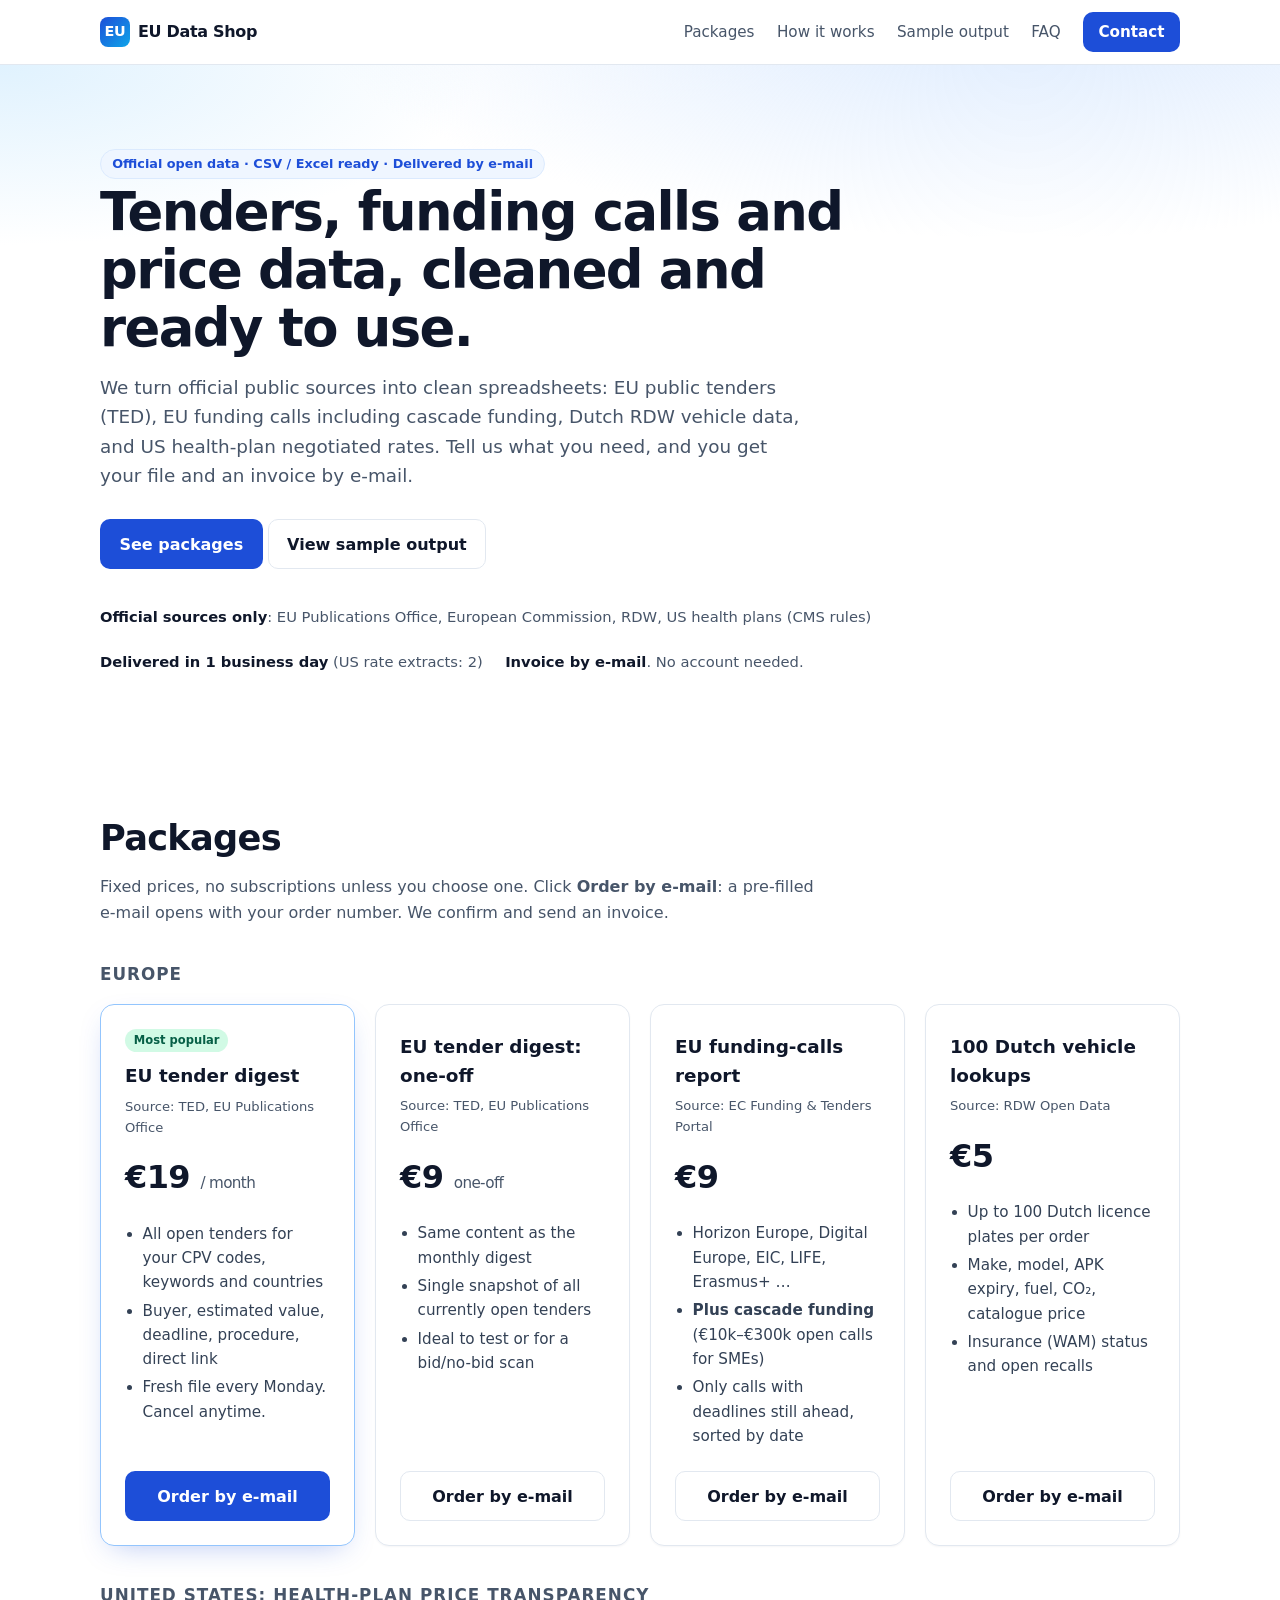
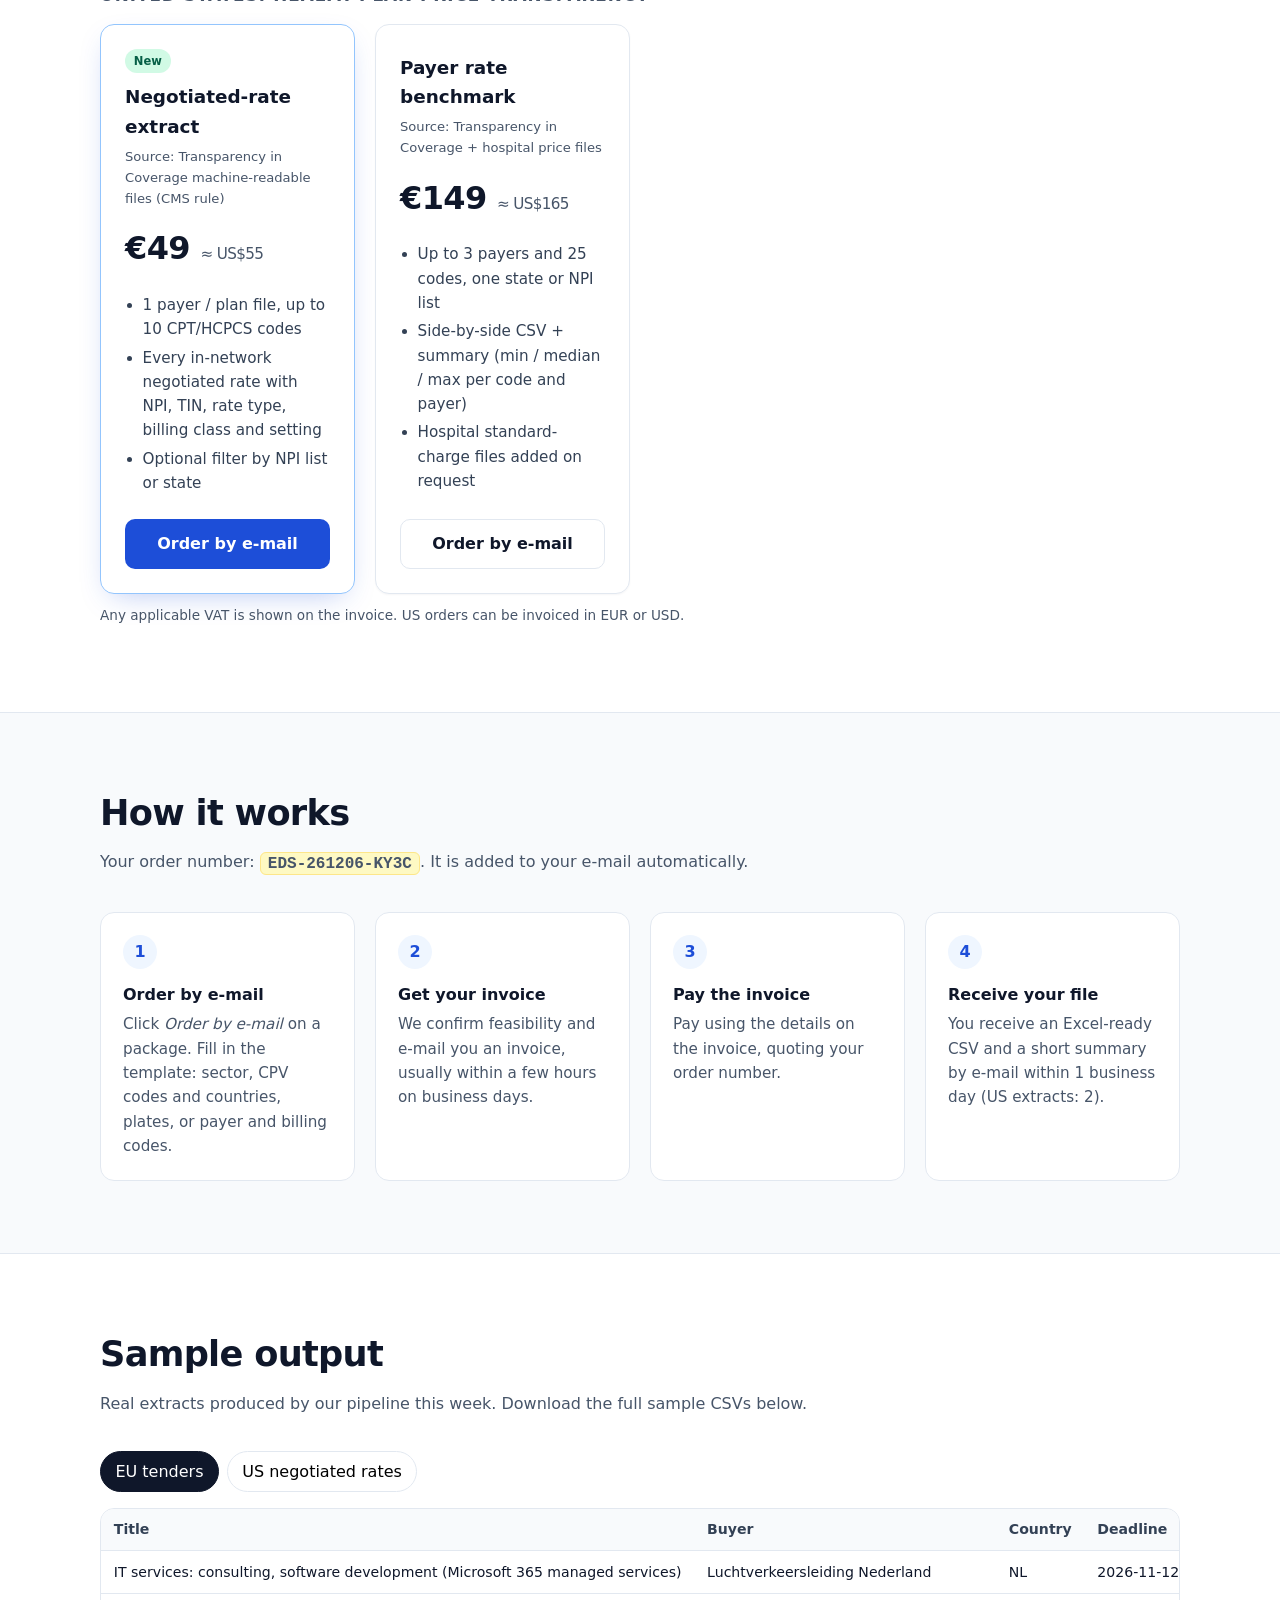
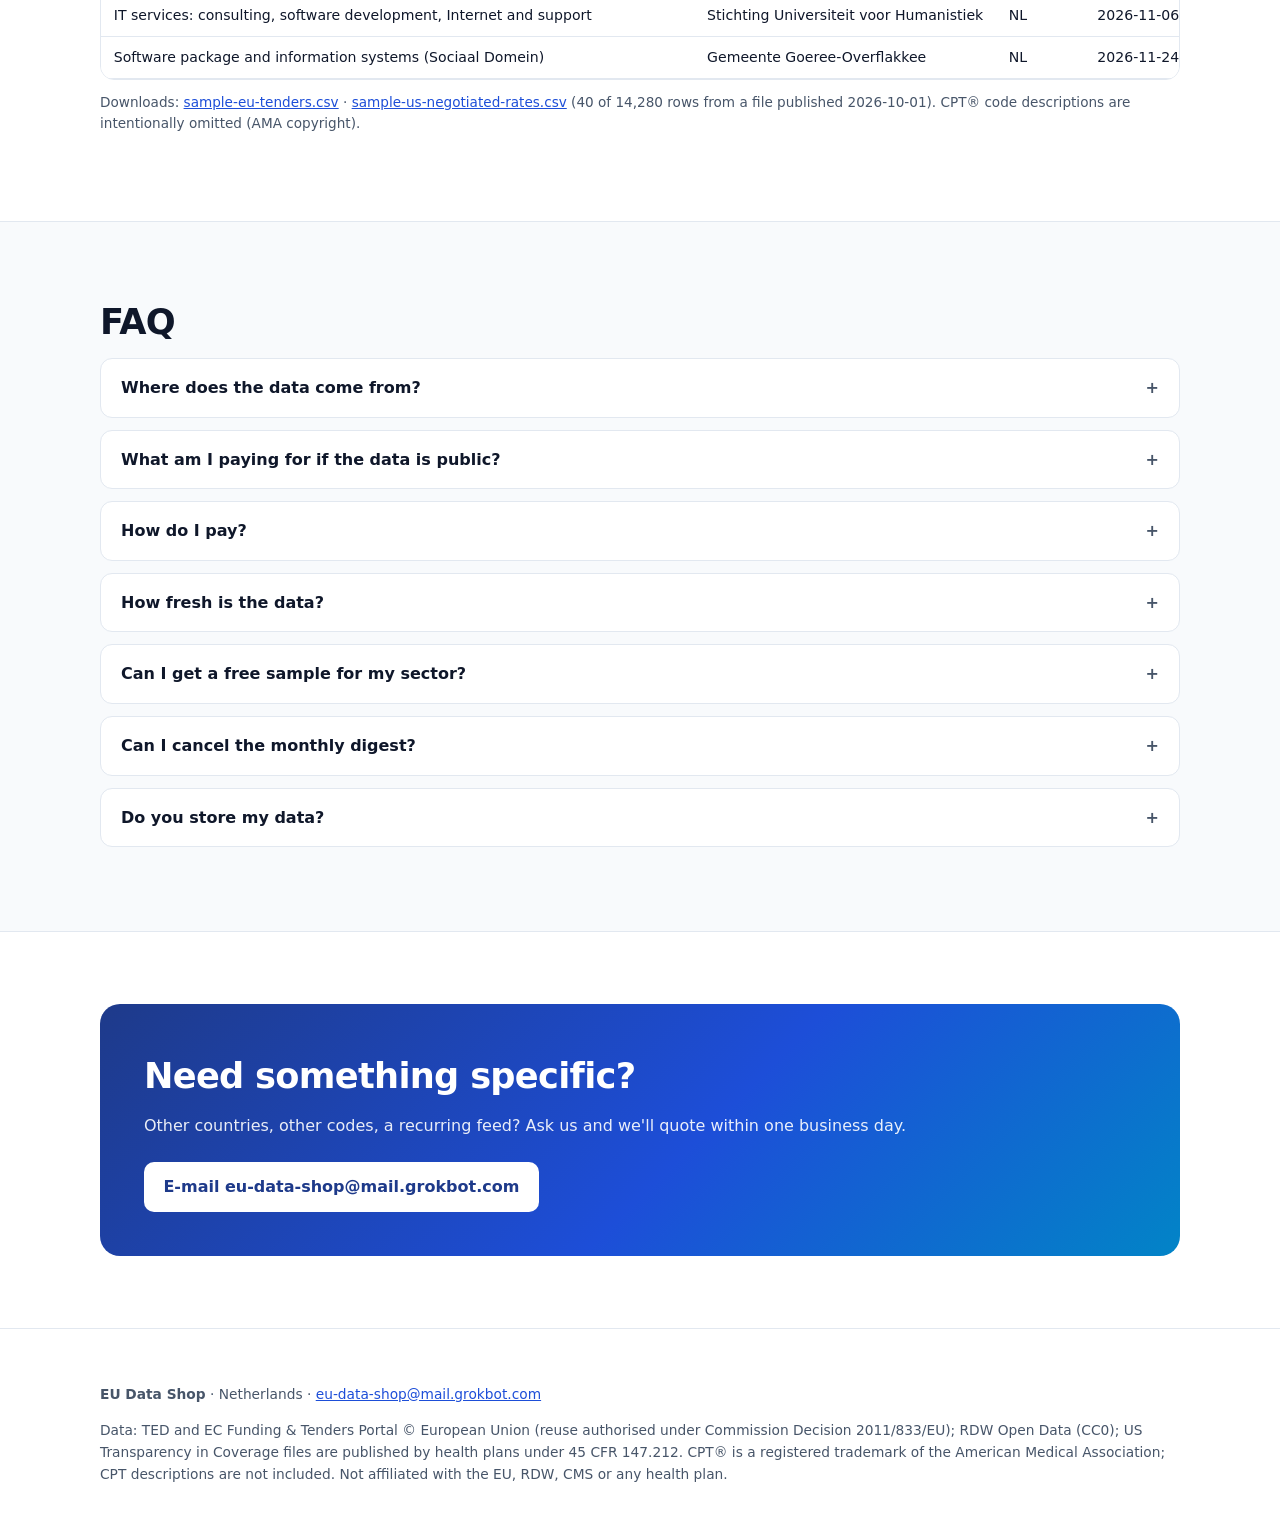
==== index.html @ 353bb693 "Redesign + US data" ====
<!doctype html>
<html lang="en">
<head>
<meta charset="utf-8">
<meta name="viewport" content="width=device-width,initial-scale=1">
<title>EU Data Shop: EU tenders, EU funding calls, Dutch vehicle data &amp; US negotiated rates</title>
<meta name="description" content="Ready-to-use CSV extracts from official open data: EU public tenders (TED), EU funding calls incl. cascade funding, Dutch RDW vehicle data and US health-plan negotiated rates (Transparency in Coverage). Order by e-mail, invoice by e-mail.">
<style>
:root{--ink:#0f172a;--muted:#475569;--line:#e2e8f0;--bg:#f8fafc;--brand:#1d4ed8;--brand2:#0ea5e9;--ok:#059669;--card:#fff;--r:14px}
*{box-sizing:border-box}html{scroll-behavior:smooth}
body{margin:0;font-family:Inter,ui-sans-serif,system-ui,-apple-system,"Segoe UI",Roboto,Arial,sans-serif;color:var(--ink);background:#fff;line-height:1.6}
a{color:var(--brand)}.wrap{max-width:1120px;margin:0 auto;padding:0 20px}
header.nav{position:sticky;top:0;z-index:10;background:rgba(255,255,255,.9);backdrop-filter:blur(8px);border-bottom:1px solid var(--line)}
.nav .wrap{display:flex;align-items:center;justify-content:space-between;height:64px}
.logo{font-weight:800;letter-spacing:-.02em;text-decoration:none;color:var(--ink);display:flex;gap:.5rem;align-items:center}
.logo span{display:inline-grid;place-items:center;width:30px;height:30px;border-radius:8px;background:linear-gradient(135deg,var(--brand),var(--brand2));color:#fff;font-size:.9rem}
.nav nav a{color:var(--muted);text-decoration:none;margin-left:1.4rem;font-size:.95rem}.nav nav a:hover{color:var(--ink)}
@media(max-width:760px){.nav nav a:not(.cta){display:none}}
.btn{display:inline-flex;align-items:center;gap:.4rem;padding:.7rem 1.15rem;border-radius:10px;font-weight:600;text-decoration:none;border:1px solid transparent;transition:.15s}
.btn.primary{background:var(--brand);color:#fff}.btn.primary:hover{background:#1e40af}
.btn.ghost{border-color:var(--line);color:var(--ink);background:#fff}.btn.ghost:hover{border-color:#cbd5e1}
.nav .cta{margin-left:1.4rem;padding:.45rem .9rem}
.hero{background:radial-gradient(1200px 400px at 80% -10%,#dbeafe 0,transparent 60%),radial-gradient(800px 300px at 0 0,#e0f2fe 0,transparent 60%);padding:84px 0 64px}
.hero h1{font-size:clamp(2rem,4.5vw,3.3rem);line-height:1.1;letter-spacing:-.03em;margin:.2rem 0 1rem;max-width:820px}
.hero p.lead{font-size:1.15rem;color:var(--muted);max-width:700px;margin:0 0 1.8rem}
.pill{display:inline-block;font-size:.8rem;font-weight:600;color:var(--brand);background:#eff6ff;border:1px solid #dbeafe;border-radius:999px;padding:.25rem .7rem}
.trust{display:flex;flex-wrap:wrap;gap:1.4rem;margin-top:2.2rem;color:var(--muted);font-size:.92rem}.trust b{color:var(--ink)}
section{padding:72px 0}section.alt{background:var(--bg);border-top:1px solid var(--line);border-bottom:1px solid var(--line)}
h2{font-size:clamp(1.6rem,3vw,2.2rem);letter-spacing:-.02em;margin:0 0 .5rem}.sub{color:var(--muted);margin:0 0 2.2rem;max-width:720px}
h3.group{margin:2.2rem 0 1rem;font-size:1.05rem;color:var(--muted);text-transform:uppercase;letter-spacing:.06em}
.grid{display:grid;gap:20px;grid-template-columns:repeat(auto-fill,minmax(250px,1fr))}
.card{background:var(--card);border:1px solid var(--line);border-radius:var(--r);padding:24px;display:flex;flex-direction:column;box-shadow:0 1px 2px rgba(15,23,42,.04)}
.card.feat{border-color:#93c5fd;box-shadow:0 10px 30px -12px rgba(29,78,216,.35)}
.card h4{margin:.2rem 0 .3rem;font-size:1.15rem}.card .src{font-size:.82rem;color:var(--muted)}
.price{font-size:2rem;font-weight:800;letter-spacing:-.02em;margin:.9rem 0 .1rem}.price small{font-size:.95rem;font-weight:500;color:var(--muted)}
.card ul{padding-left:1.1rem;margin:.8rem 0 1.2rem;color:#334155;font-size:.95rem}.card li{margin:.25rem 0}
.card .btn{margin-top:auto;justify-content:center}
.tag{align-self:flex-start;font-size:.72rem;font-weight:700;color:#065f46;background:#d1fae5;border-radius:999px;padding:.15rem .55rem;margin-bottom:.4rem}
.steps{display:grid;gap:20px;grid-template-columns:repeat(auto-fit,minmax(220px,1fr));counter-reset:s}
.step{background:#fff;border:1px solid var(--line);border-radius:var(--r);padding:22px}
.step:before{counter-increment:s;content:counter(s);display:inline-grid;place-items:center;width:34px;height:34px;border-radius:50%;background:#eff6ff;color:var(--brand);font-weight:800;margin-bottom:.6rem}
.step h4{margin:.2rem 0 .3rem}.step p{margin:0;color:var(--muted);font-size:.95rem}
.oid{font-family:ui-monospace,SFMono-Regular,Menlo,monospace;background:#fef9c3;border:1px solid #fde68a;padding:.1rem .45rem;border-radius:6px;font-weight:700}
.tabs{display:flex;gap:.5rem;flex-wrap:wrap;margin-bottom:1rem}.tabs button{font:inherit;border:1px solid var(--line);background:#fff;border-radius:999px;padding:.4rem .9rem;cursor:pointer}
.tabs button[aria-selected=true]{background:var(--ink);color:#fff;border-color:var(--ink)}
.tablewrap{overflow-x:auto;border:1px solid var(--line);border-radius:var(--r);background:#fff}
table{border-collapse:collapse;width:100%;font-size:.88rem;min-width:640px}th,td{text-align:left;padding:.6rem .8rem;border-bottom:1px solid var(--line);white-space:nowrap}
th{background:var(--bg);font-weight:600;color:#334155}td.num{text-align:right;font-variant-numeric:tabular-nums}
.note{font-size:.85rem;color:var(--muted);margin-top:.7rem}
details{background:#fff;border:1px solid var(--line);border-radius:12px;padding:16px 20px;margin-bottom:12px}
summary{cursor:pointer;font-weight:600;list-style:none}summary::-webkit-details-marker{display:none}summary:after{content:"+";float:right;color:var(--muted)}details[open] summary:after{content:"–"}
details p{color:#334155;margin:.7rem 0 0}
.ctaband{background:linear-gradient(135deg,#1e3a8a,#1d4ed8 55%,#0284c7);color:#fff;border-radius:20px;padding:44px;display:flex;flex-wrap:wrap;gap:1.5rem;align-items:center;justify-content:space-between}
.ctaband h2{color:#fff}.ctaband p{margin:0;opacity:.9}.ctaband .btn{background:#fff;color:#1e3a8a}
footer{padding:40px 0;color:var(--muted);font-size:.86rem;border-top:1px solid var(--line)}
</style>
</head>
<body>
<header class="nav"><div class="wrap">
<a class="logo" href="#"><span>EU</span>EU Data Shop</a>
<nav><a href="#packages">Packages</a><a href="#how">How it works</a><a href="#samples">Sample output</a><a href="#faq">FAQ</a><a class="btn primary cta mail" data-pkg="General question / free sample" href="mailto:eu-data-shop@mail.grokbot.com">Contact</a></nav>
</div></header>

<main>
<section class="hero"><div class="wrap">
<span class="pill">Official open data · CSV / Excel ready · Delivered by e-mail</span>
<h1>Tenders, funding calls and price data, cleaned and ready to use.</h1>
<p class="lead">We turn official public sources into clean spreadsheets: EU public tenders (TED), EU funding calls including cascade funding, Dutch RDW vehicle data, and US health-plan negotiated rates. Tell us what you need, and you get your file and an invoice by e-mail.</p>
<a class="btn primary" href="#packages">See packages</a> <a class="btn ghost" href="#samples">View sample output</a>
<div class="trust"><div><b>Official sources only</b>: EU Publications Office, European Commission, RDW, US health plans (CMS rules)</div><div><b>Delivered in 1 business day</b> (US rate extracts: 2)</div><div><b>Invoice by e-mail</b>. No account needed.</div></div>
</div></section>

<section id="packages"><div class="wrap">
<h2>Packages</h2>
<p class="sub">Fixed prices, no subscriptions unless you choose one. Click <b>Order by e-mail</b>: a pre-filled e-mail opens with your order number. We confirm and send an invoice.</p>

<h3 class="group">Europe</h3>
<div class="grid">
<div class="card feat"><span class="tag">Most popular</span><h4>EU tender digest</h4><div class="src">Source: TED, EU Publications Office</div>
<div class="price">€19 <small>/ month</small></div><ul><li>All open tenders for your CPV codes, keywords and countries</li><li>Buyer, estimated value, deadline, procedure, direct link</li><li>Fresh file every Monday. Cancel anytime.</li></ul>
<a class="btn primary mail" data-pkg="EU tender digest, monthly (EUR 19/month)" href="mailto:eu-data-shop@mail.grokbot.com">Order by e-mail</a></div>
<div class="card"><h4>EU tender digest: one-off</h4><div class="src">Source: TED, EU Publications Office</div>
<div class="price">€9 <small>one-off</small></div><ul><li>Same content as the monthly digest</li><li>Single snapshot of all currently open tenders</li><li>Ideal to test or for a bid/no-bid scan</li></ul>
<a class="btn ghost mail" data-pkg="EU tender digest, one-off (EUR 9)" href="mailto:eu-data-shop@mail.grokbot.com">Order by e-mail</a></div>
<div class="card"><h4>EU funding-calls report</h4><div class="src">Source: EC Funding &amp; Tenders Portal</div>
<div class="price">€9</div><ul><li>Horizon Europe, Digital Europe, EIC, LIFE, Erasmus+ …</li><li><b>Plus cascade funding</b> (€10k–€300k open calls for SMEs)</li><li>Only calls with deadlines still ahead, sorted by date</li></ul>
<a class="btn ghost mail" data-pkg="EU funding-calls report (EUR 9)" href="mailto:eu-data-shop@mail.grokbot.com">Order by e-mail</a></div>
<div class="card"><h4>100 Dutch vehicle lookups</h4><div class="src">Source: RDW Open Data</div>
<div class="price">€5</div><ul><li>Up to 100 Dutch licence plates per order</li><li>Make, model, APK expiry, fuel, CO₂, catalogue price</li><li>Insurance (WAM) status and open recalls</li></ul>
<a class="btn ghost mail" data-pkg="100 RDW vehicle lookups CSV (EUR 5)" href="mailto:eu-data-shop@mail.grokbot.com">Order by e-mail</a></div>
</div>

<h3 class="group">United States: health-plan price transparency</h3>
<div class="grid">
<div class="card feat"><span class="tag">New</span><h4>Negotiated-rate extract</h4><div class="src">Source: Transparency in Coverage machine-readable files (CMS rule)</div>
<div class="price">€49 <small>≈ US$55</small></div><ul><li>1 payer / plan file, up to 10 CPT/HCPCS codes</li><li>Every in-network negotiated rate with NPI, TIN, rate type, billing class and setting</li><li>Optional filter by NPI list or state</li></ul>
<a class="btn primary mail" data-pkg="US negotiated-rate extract: 1 payer, up to 10 codes (EUR 49 / USD 55)" href="mailto:eu-data-shop@mail.grokbot.com">Order by e-mail</a></div>
<div class="card"><h4>Payer rate benchmark</h4><div class="src">Source: Transparency in Coverage + hospital price files</div>
<div class="price">€149 <small>≈ US$165</small></div><ul><li>Up to 3 payers and 25 codes, one state or NPI list</li><li>Side-by-side CSV + summary (min / median / max per code and payer)</li><li>Hospital standard-charge files added on request</li></ul>
<a class="btn ghost mail" data-pkg="US payer rate benchmark: up to 3 payers, 25 codes (EUR 149 / USD 165)" href="mailto:eu-data-shop@mail.grokbot.com">Order by e-mail</a></div>
</div>
<p class="note">Any applicable VAT is shown on the invoice. US orders can be invoiced in EUR or USD.</p>
</div></section>

<section id="how" class="alt"><div class="wrap">
<h2>How it works</h2>
<p class="sub">Your order number: <span class="oid" id="oid">EDS-…</span>. It is added to your e-mail automatically.</p>
<div class="steps">
<div class="step"><h4>Order by e-mail</h4><p>Click <i>Order by e-mail</i> on a package. Fill in the template: sector, CPV codes and countries, plates, or payer and billing codes.</p></div>
<div class="step"><h4>Get your invoice</h4><p>We confirm feasibility and e-mail you an invoice, usually within a few hours on business days.</p></div>
<div class="step"><h4>Pay the invoice</h4><p>Pay using the details on the invoice, quoting your order number.</p></div>
<div class="step"><h4>Receive your file</h4><p>You receive an Excel-ready CSV and a short summary by e-mail within 1 business day (US extracts: 2).</p></div>
</div>
</div></section>

<section id="samples"><div class="wrap">
<h2>Sample output</h2>
<p class="sub">Real extracts produced by our pipeline this week. Download the full sample CSVs below.</p>
<div class="tabs" role="tablist"><button role="tab" aria-selected="true" data-t="t1">EU tenders</button><button role="tab" aria-selected="false" data-t="t2">US negotiated rates</button></div>
<div id="t1" class="tablewrap"><table><thead><tr><th>Title</th><th>Buyer</th><th>Country</th><th>Deadline</th><th class="num">Est. value</th></tr></thead><tbody>
<tr><td>IT services: consulting, software development (Microsoft 365 managed services)</td><td>Luchtverkeersleiding Nederland</td><td>NL</td><td>2026-11-12</td><td class="num">€3,000,000</td></tr>
<tr><td>IT services: consulting, software development, Internet and support</td><td>Stichting Universiteit voor Humanistiek</td><td>NL</td><td>2026-11-06</td><td class="num">n/a</td></tr>
<tr><td>Software package and information systems (Sociaal Domein)</td><td>Gemeente Goeree-Overflakkee</td><td>NL</td><td>2026-11-24</td><td class="num">n/a</td></tr>
</tbody></table></div>
<div id="t2" class="tablewrap" hidden><table><thead><tr><th>Payer</th><th>Plan file</th><th>NPI</th><th>Code</th><th>Rate type</th><th class="num">Negotiated rate</th></tr></thead><tbody>
<tr><td>ACN Group of California</td><td>California Schools VEBA (chiro)</td><td>1104853571</td><td>CPT 97140</td><td>fee schedule</td><td class="num">$31.00</td></tr>
<tr><td>ACN Group of California</td><td>California Schools VEBA (chiro)</td><td>1689450678</td><td>CPT 97140</td><td>fee schedule</td><td class="num">$31.00</td></tr>
<tr><td>ACN Group of California</td><td>California Schools VEBA (chiro)</td><td>1053495770</td><td>CPT 98940</td><td>fee schedule</td><td class="num">$40.00</td></tr>
</tbody></table></div>
<p class="note">Downloads: <a href="samples/sample-eu-tenders.csv">sample-eu-tenders.csv</a> · <a href="samples/sample-us-negotiated-rates.csv">sample-us-negotiated-rates.csv</a> (40 of 14,280 rows from a file published 2026-10-01). CPT® code descriptions are intentionally omitted (AMA copyright).</p>
</div></section>

<section id="faq" class="alt"><div class="wrap">
<h2>FAQ</h2>
<details><summary>Where does the data come from?</summary><p>Only official public sources: TED (Tenders Electronic Daily, EU Publications Office), the European Commission Funding &amp; Tenders Portal, RDW Open Data (Netherlands Vehicle Authority), and the machine-readable price files that US health plans must publish under the Transparency in Coverage rule (45 CFR 147.212). We are not affiliated with any of these bodies.</p></details>
<details><summary>What am I paying for if the data is public?</summary><p>For the work: finding the right files, filtering them to your criteria, and delivering a clean spreadsheet. US payer files are often hundreds of MB to tens of GB of nested JSON; we stream-parse them so you don't have to.</p></details>
<details><summary>How do I pay?</summary><p>After your order e-mail we send an invoice with payment details. Please quote your order number. You receive the file once payment is received; for repeat customers we can deliver first.</p></details>
<details><summary>How fresh is the data?</summary><p>EU and RDW data are queried live when we prepare your file. US payer files are updated monthly by the plans; we use the latest file and show its date in every row.</p></details>
<details><summary>Can I get a free sample for my sector?</summary><p>Yes. E-mail us your sector and countries (or payer and codes) and we will send a short sample.</p></details>
<details><summary>Can I cancel the monthly digest?</summary><p>Anytime: reply to any digest e-mail with "cancel". No further invoices are sent.</p></details>
<details><summary>Do you store my data?</summary><p>Only your e-mail and order details, to deliver and invoice the order. Order data is deleted after the legal retention period for invoices; we never sell or share it.</p></details>
</div></section>

<section><div class="wrap"><div class="ctaband">
<div><h2>Need something specific?</h2><p>Other countries, other codes, a recurring feed? Ask us and we'll quote within one business day.</p></div>
<a class="btn mail" data-pkg="Custom request" href="mailto:eu-data-shop@mail.grokbot.com">E-mail eu-data-shop@mail.grokbot.com</a>
</div></div></section>
</main>

<footer><div class="wrap">
<p><b>EU Data Shop</b> · Netherlands · <a href="mailto:eu-data-shop@mail.grokbot.com">eu-data-shop@mail.grokbot.com</a></p>
<p>Data: TED and EC Funding &amp; Tenders Portal © European Union (reuse authorised under Commission Decision 2011/833/EU); RDW Open Data (CC0); US Transparency in Coverage files are published by health plans under 45 CFR 147.212. CPT® is a registered trademark of the American Medical Association; CPT descriptions are not included. Not affiliated with the EU, RDW, CMS or any health plan.</p>
</div></footer>

<script>
(function(){
  var d=new Date(),p=function(n){return String(n).padStart(2,"0")},A="ABCDEFGHJKLMNPQRSTUVWXYZ23456789",r="",b=new Uint8Array(4);
  (window.crypto||{getRandomValues:function(x){for(var i=0;i<x.length;i++)x[i]=Math.random()*256|0;return x}}).getRandomValues(b);
  for(var i=0;i<4;i++)r+=A[b[i]%A.length];
  var oid="EDS-"+String(d.getFullYear()).slice(2)+p(d.getMonth()+1)+p(d.getDate())+"-"+r;
  document.getElementById("oid").textContent=oid;
  function tpl(pkg){
    var us=/^US /.test(pkg),rdw=/RDW/.test(pkg),fund=/funding/.test(pkg),eu=/EU /.test(pkg),fields;
    if(rdw) fields="Licence plates (one per line, max 100):\n\n\n";
    else if(us) fields="Payer / plan (name or link to the payer's price-transparency page):\nBilling codes (CPT/HCPCS, comma separated):\nState (optional):\nNPI list (optional):\n\n";
    else if(fund) fields="Topic / keywords:\nYour country and organisation type (e.g. NL SME, university):\nProgrammes of interest (optional):\n\n";
    else if(eu) fields="Sector keywords:\nCPV codes (optional):\nCountries:\n\n";
    else fields="Your question or request:\n\n\n";
    return "Order number: "+oid+"\nPackage: "+pkg+"\n\n"+fields+
      "Name:\nCompany:\nInvoice address:\nVAT number (EU businesses, optional):\n\n"+
      "Please e-mail me an invoice. I will quote order number "+oid+" when paying.\n";
  }
  document.querySelectorAll("a.mail").forEach(function(el){
    var pkg=el.getAttribute("data-pkg");
    el.href="mailto:eu-data-shop@mail.grokbot.com?subject="+encodeURIComponent("Order "+oid+" - "+pkg)+"&body="+encodeURIComponent(tpl(pkg));
  });
  document.querySelectorAll(".tabs button").forEach(function(bt){bt.addEventListener("click",function(){
    document.querySelectorAll(".tabs button").forEach(function(x){x.setAttribute("aria-selected",x===bt);document.getElementById(x.dataset.t).hidden=x!==bt;});
  });});
})();
</script>
<noscript><p style="text-align:center">Without JavaScript: e-mail <a href="mailto:eu-data-shop@mail.grokbot.com">eu-data-shop@mail.grokbot.com</a> with the package and your criteria. We'll reply with an order number and invoice.</p></noscript>
</body></html>
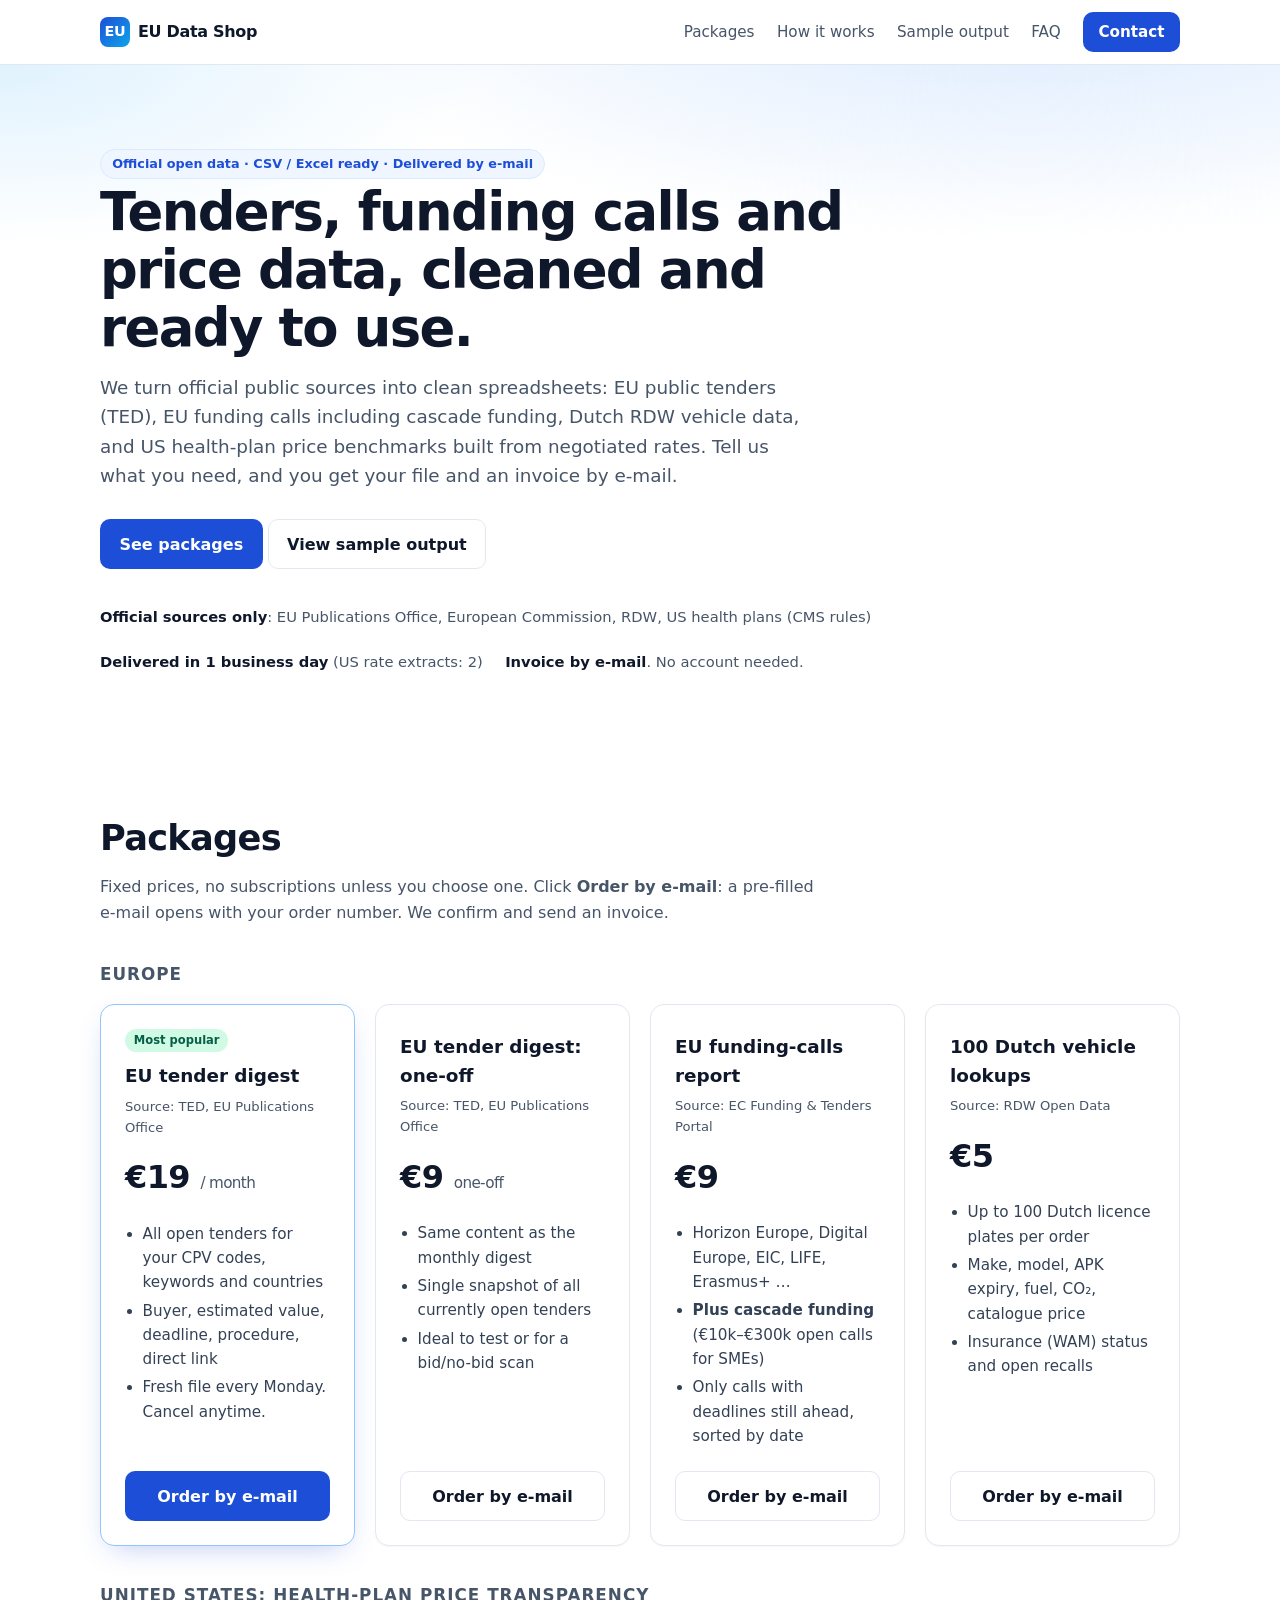
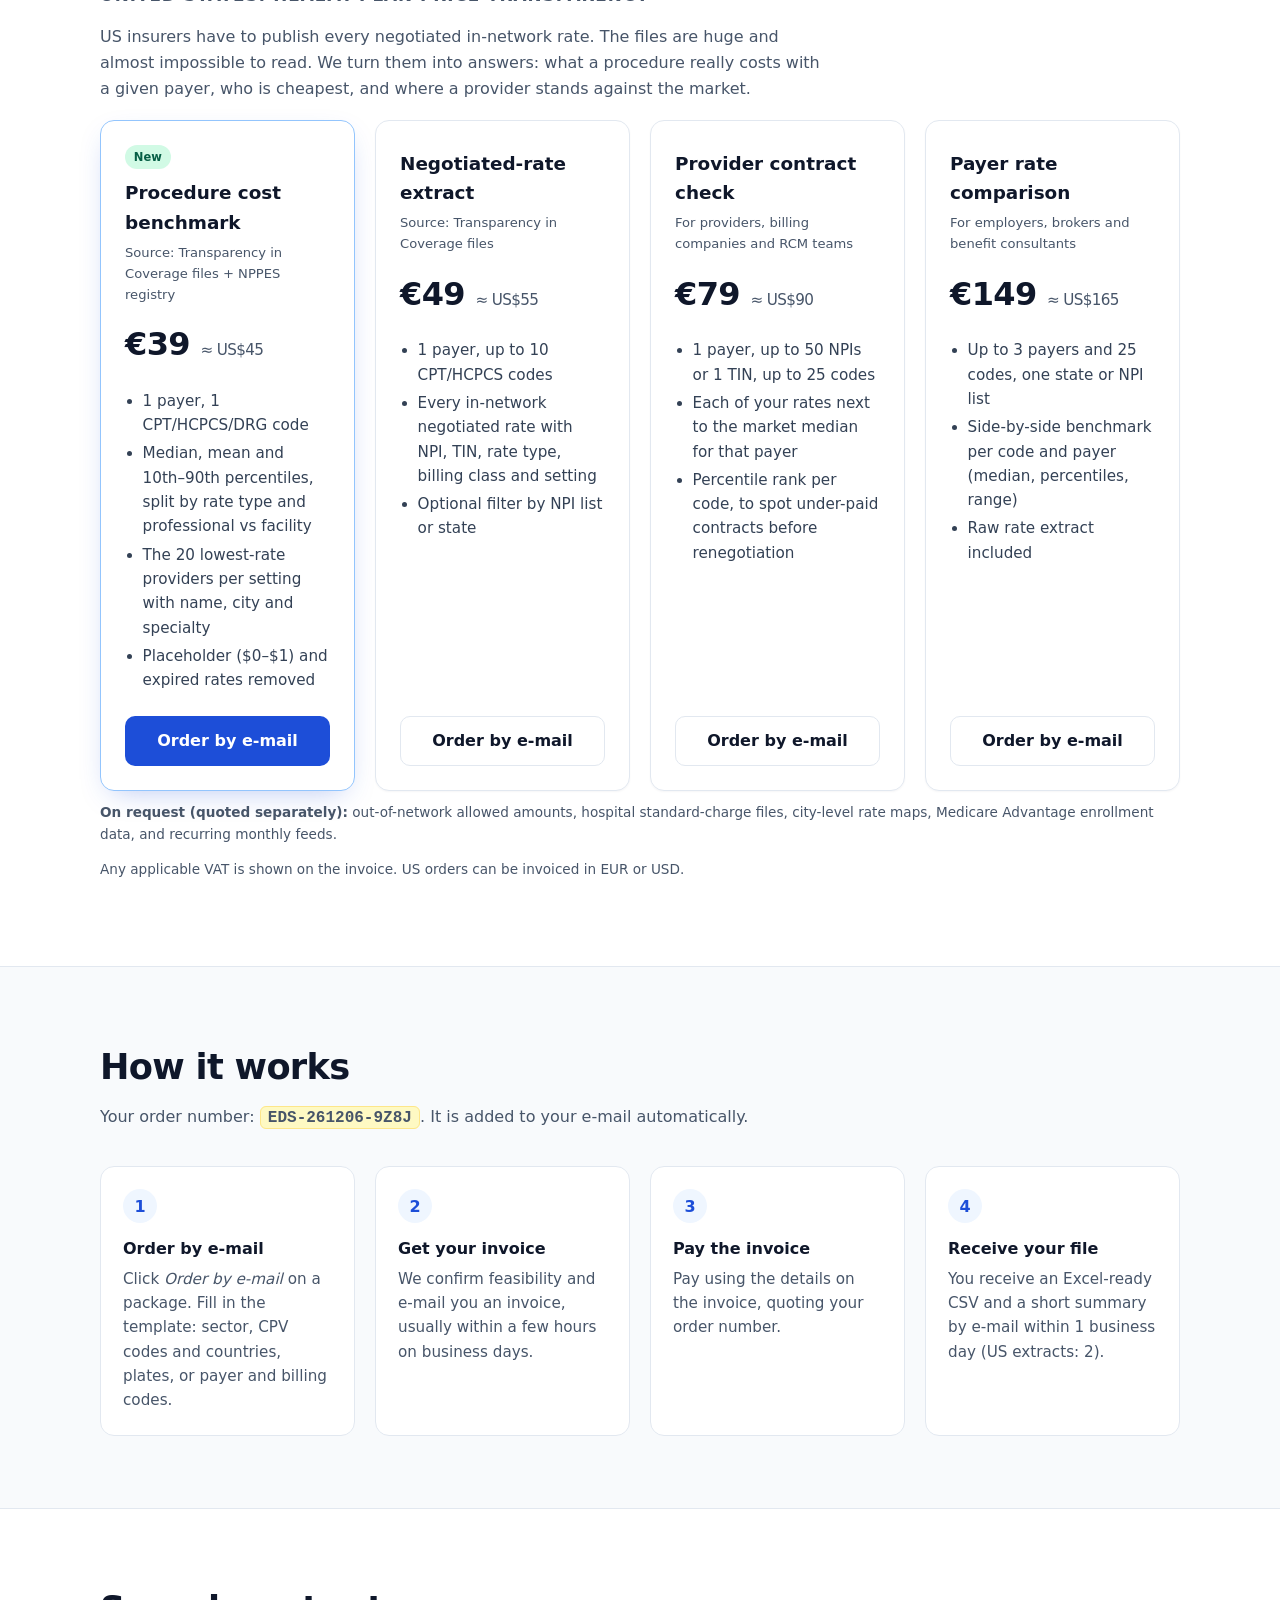
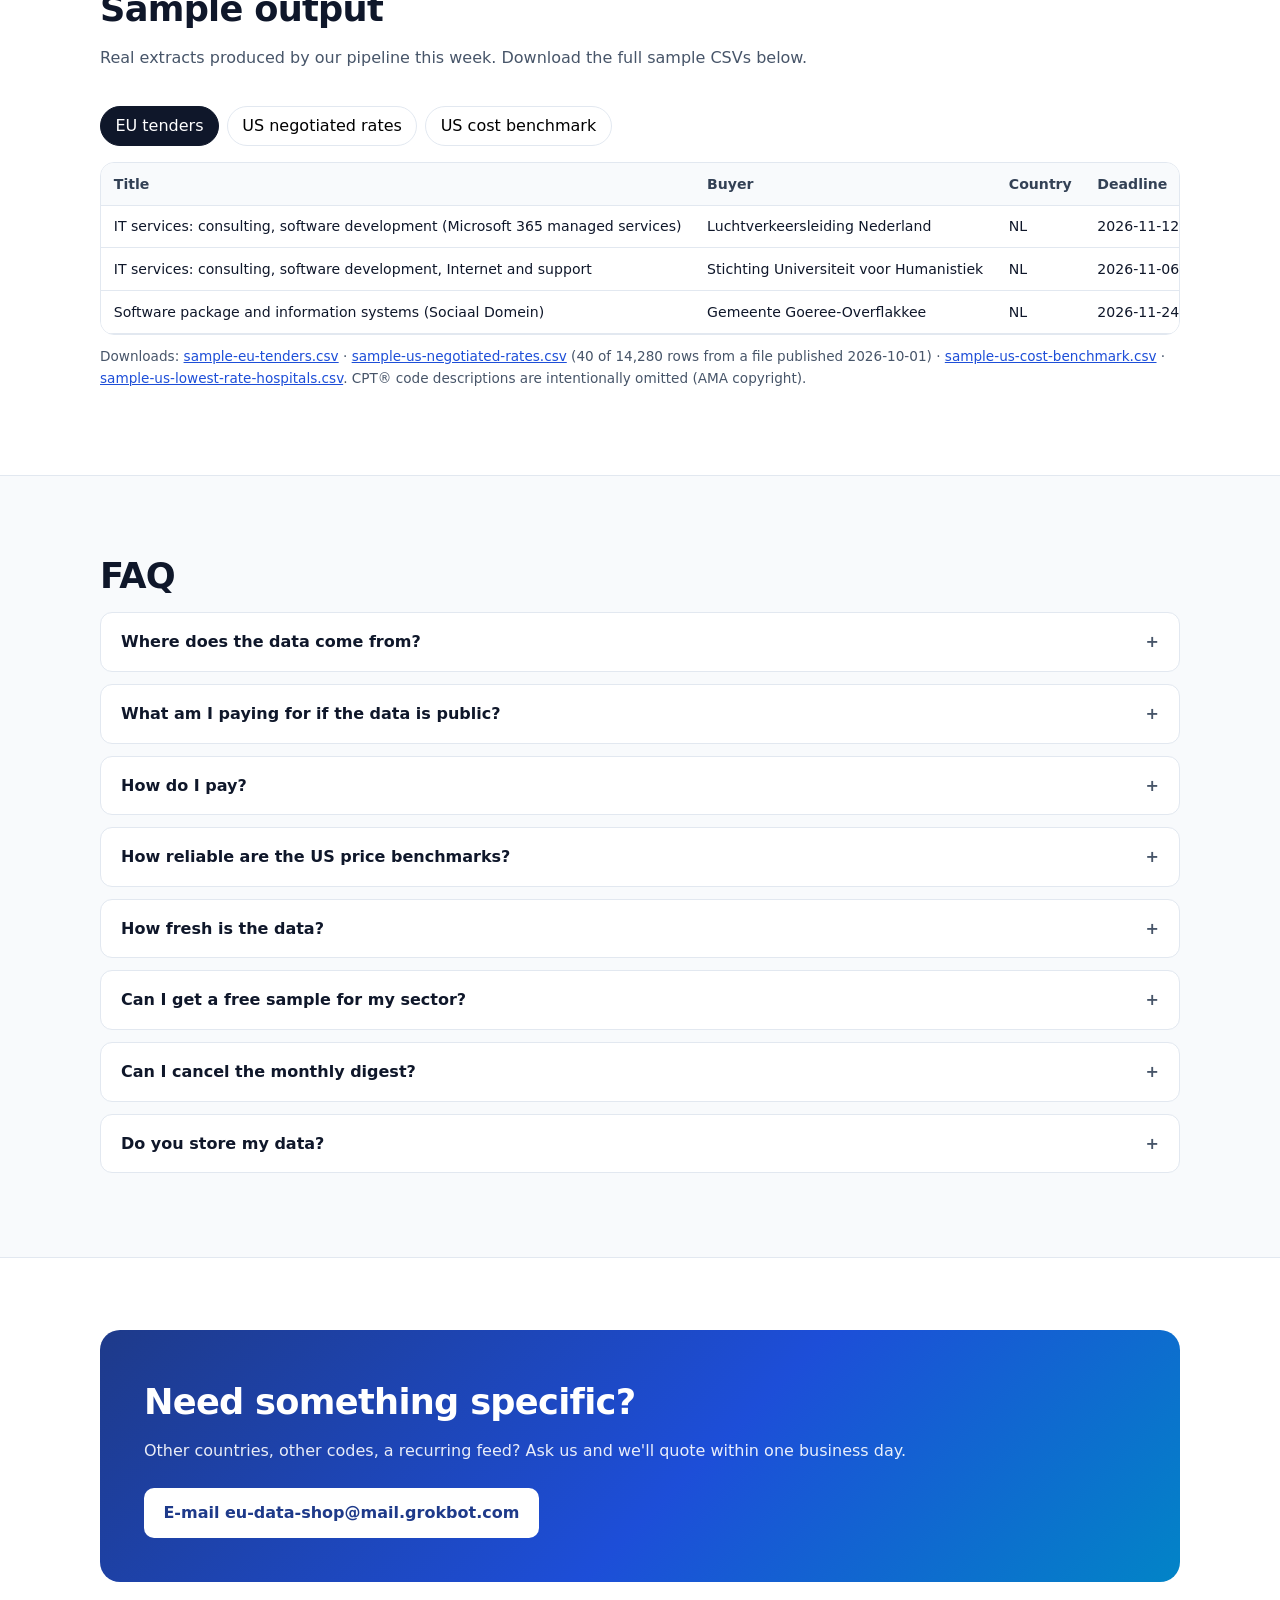
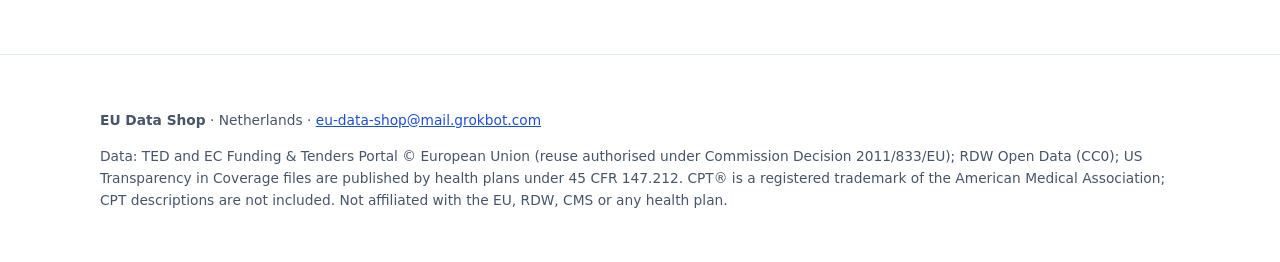
==== commit 59c98a22: "US benchmark offers" ====
--- a/index.html
+++ b/index.html
@@ -65,7 +65,7 @@
 <section class="hero"><div class="wrap">
 <span class="pill">Official open data · CSV / Excel ready · Delivered by e-mail</span>
 <h1>Tenders, funding calls and price data, cleaned and ready to use.</h1>
-<p class="lead">We turn official public sources into clean spreadsheets: EU public tenders (TED), EU funding calls including cascade funding, Dutch RDW vehicle data, and US health-plan negotiated rates. Tell us what you need, and you get your file and an invoice by e-mail.</p>
+<p class="lead">We turn official public sources into clean spreadsheets: EU public tenders (TED), EU funding calls including cascade funding, Dutch RDW vehicle data, and US health-plan price benchmarks built from negotiated rates. Tell us what you need, and you get your file and an invoice by e-mail.</p>
 <a class="btn primary" href="#packages">See packages</a> <a class="btn ghost" href="#samples">View sample output</a>
 <div class="trust"><div><b>Official sources only</b>: EU Publications Office, European Commission, RDW, US health plans (CMS rules)</div><div><b>Delivered in 1 business day</b> (US rate extracts: 2)</div><div><b>Invoice by e-mail</b>. No account needed.</div></div>
 </div></section>
@@ -91,14 +91,22 @@
 </div>
 
 <h3 class="group">United States: health-plan price transparency</h3>
+<p class="sub" style="margin-bottom:1.2rem">US insurers have to publish every negotiated in-network rate. The files are huge and almost impossible to read. We turn them into answers: what a procedure really costs with a given payer, who is cheapest, and where a provider stands against the market.</p>
 <div class="grid">
-<div class="card feat"><span class="tag">New</span><h4>Negotiated-rate extract</h4><div class="src">Source: Transparency in Coverage machine-readable files (CMS rule)</div>
-<div class="price">€49 <small>≈ US$55</small></div><ul><li>1 payer / plan file, up to 10 CPT/HCPCS codes</li><li>Every in-network negotiated rate with NPI, TIN, rate type, billing class and setting</li><li>Optional filter by NPI list or state</li></ul>
-<a class="btn primary mail" data-pkg="US negotiated-rate extract: 1 payer, up to 10 codes (EUR 49 / USD 55)" href="mailto:eu-data-shop@mail.grokbot.com">Order by e-mail</a></div>
-<div class="card"><h4>Payer rate benchmark</h4><div class="src">Source: Transparency in Coverage + hospital price files</div>
-<div class="price">€149 <small>≈ US$165</small></div><ul><li>Up to 3 payers and 25 codes, one state or NPI list</li><li>Side-by-side CSV + summary (min / median / max per code and payer)</li><li>Hospital standard-charge files added on request</li></ul>
-<a class="btn ghost mail" data-pkg="US payer rate benchmark: up to 3 payers, 25 codes (EUR 149 / USD 165)" href="mailto:eu-data-shop@mail.grokbot.com">Order by e-mail</a></div>
+<div class="card feat"><span class="tag">New</span><h4>Procedure cost benchmark</h4><div class="src">Source: Transparency in Coverage files + NPPES registry</div>
+<div class="price">€39 <small>≈ US$45</small></div><ul><li>1 payer, 1 CPT/HCPCS/DRG code</li><li>Median, mean and 10th–90th percentiles, split by rate type and professional vs facility</li><li>The 20 lowest-rate providers per setting with name, city and specialty</li><li>Placeholder ($0–$1) and expired rates removed</li></ul>
+<a class="btn primary mail" data-pkg="US procedure cost benchmark: 1 payer, 1 code (EUR 39 / USD 45)" href="mailto:eu-data-shop@mail.grokbot.com">Order by e-mail</a></div>
+<div class="card"><h4>Negotiated-rate extract</h4><div class="src">Source: Transparency in Coverage files</div>
+<div class="price">€49 <small>≈ US$55</small></div><ul><li>1 payer, up to 10 CPT/HCPCS codes</li><li>Every in-network negotiated rate with NPI, TIN, rate type, billing class and setting</li><li>Optional filter by NPI list or state</li></ul>
+<a class="btn ghost mail" data-pkg="US negotiated-rate extract: 1 payer, up to 10 codes (EUR 49 / USD 55)" href="mailto:eu-data-shop@mail.grokbot.com">Order by e-mail</a></div>
+<div class="card"><h4>Provider contract check</h4><div class="src">For providers, billing companies and RCM teams</div>
+<div class="price">€79 <small>≈ US$90</small></div><ul><li>1 payer, up to 50 NPIs or 1 TIN, up to 25 codes</li><li>Each of your rates next to the market median for that payer</li><li>Percentile rank per code, to spot under-paid contracts before renegotiation</li></ul>
+<a class="btn ghost mail" data-pkg="US provider contract check: 1 payer, up to 50 NPIs or 1 TIN, 25 codes (EUR 79 / USD 90)" href="mailto:eu-data-shop@mail.grokbot.com">Order by e-mail</a></div>
+<div class="card"><h4>Payer rate comparison</h4><div class="src">For employers, brokers and benefit consultants</div>
+<div class="price">€149 <small>≈ US$165</small></div><ul><li>Up to 3 payers and 25 codes, one state or NPI list</li><li>Side-by-side benchmark per code and payer (median, percentiles, range)</li><li>Raw rate extract included</li></ul>
+<a class="btn ghost mail" data-pkg="US payer rate comparison: up to 3 payers, 25 codes (EUR 149 / USD 165)" href="mailto:eu-data-shop@mail.grokbot.com">Order by e-mail</a></div>
 </div>
+<p class="note"><b>On request (quoted separately):</b> out-of-network allowed amounts, hospital standard-charge files, city-level rate maps, Medicare Advantage enrollment data, and recurring monthly feeds.</p>
 <p class="note">Any applicable VAT is shown on the invoice. US orders can be invoiced in EUR or USD.</p>
 </div></section>
 
@@ -116,7 +124,7 @@
 <section id="samples"><div class="wrap">
 <h2>Sample output</h2>
 <p class="sub">Real extracts produced by our pipeline this week. Download the full sample CSVs below.</p>
-<div class="tabs" role="tablist"><button role="tab" aria-selected="true" data-t="t1">EU tenders</button><button role="tab" aria-selected="false" data-t="t2">US negotiated rates</button></div>
+<div class="tabs" role="tablist"><button role="tab" aria-selected="true" data-t="t1">EU tenders</button><button role="tab" aria-selected="false" data-t="t2">US negotiated rates</button><button role="tab" aria-selected="false" data-t="t3">US cost benchmark</button></div>
 <div id="t1" class="tablewrap"><table><thead><tr><th>Title</th><th>Buyer</th><th>Country</th><th>Deadline</th><th class="num">Est. value</th></tr></thead><tbody>
 <tr><td>IT services: consulting, software development (Microsoft 365 managed services)</td><td>Luchtverkeersleiding Nederland</td><td>NL</td><td>2026-11-12</td><td class="num">€3,000,000</td></tr>
 <tr><td>IT services: consulting, software development, Internet and support</td><td>Stichting Universiteit voor Humanistiek</td><td>NL</td><td>2026-11-06</td><td class="num">n/a</td></tr>
@@ -127,7 +135,12 @@
 <tr><td>ACN Group of California</td><td>California Schools VEBA (chiro)</td><td>1689450678</td><td>CPT 97140</td><td>fee schedule</td><td class="num">$31.00</td></tr>
 <tr><td>ACN Group of California</td><td>California Schools VEBA (chiro)</td><td>1053495770</td><td>CPT 98940</td><td>fee schedule</td><td class="num">$40.00</td></tr>
 </tbody></table></div>
-<p class="note">Downloads: <a href="samples/sample-eu-tenders.csv">sample-eu-tenders.csv</a> · <a href="samples/sample-us-negotiated-rates.csv">sample-us-negotiated-rates.csv</a> (40 of 14,280 rows from a file published 2026-10-01). CPT® code descriptions are intentionally omitted (AMA copyright).</p>
+<div id="t3" class="tablewrap" hidden><table><thead><tr><th>Payer</th><th>Code</th><th>Rate type / class</th><th class="num">Rates</th><th class="num">p10</th><th class="num">Median</th><th class="num">p90</th></tr></thead><tbody>
+<tr><td>BCBS Michigan</td><td>CPT 95718</td><td>fee schedule · professional</td><td class="num">38,180</td><td class="num">$156.71</td><td class="num">$184.37</td><td class="num">$227.98</td></tr>
+<tr><td>BCBS Michigan</td><td>CPT 95718</td><td>derived · institutional</td><td class="num">73</td><td class="num">$121.92</td><td class="num">$243.85</td><td class="num">$455.03</td></tr>
+<tr><td>BCBS Michigan</td><td>CPT 95719</td><td>fee schedule · professional</td><td class="num">36,059</td><td class="num">$188.15</td><td class="num">$221.35</td><td class="num">$231.79</td></tr>
+</tbody></table></div>
+<p class="note">Downloads: <a href="samples/sample-eu-tenders.csv">sample-eu-tenders.csv</a> · <a href="samples/sample-us-negotiated-rates.csv">sample-us-negotiated-rates.csv</a> (40 of 14,280 rows from a file published 2026-10-01) · <a href="samples/sample-us-cost-benchmark.csv">sample-us-cost-benchmark.csv</a> · <a href="samples/sample-us-lowest-rate-hospitals.csv">sample-us-lowest-rate-hospitals.csv</a>. CPT® code descriptions are intentionally omitted (AMA copyright).</p>
 </div></section>
 
 <section id="faq" class="alt"><div class="wrap">
@@ -135,6 +148,7 @@
 <details><summary>Where does the data come from?</summary><p>Only official public sources: TED (Tenders Electronic Daily, EU Publications Office), the European Commission Funding &amp; Tenders Portal, RDW Open Data (Netherlands Vehicle Authority), and the machine-readable price files that US health plans must publish under the Transparency in Coverage rule (45 CFR 147.212). We are not affiliated with any of these bodies.</p></details>
 <details><summary>What am I paying for if the data is public?</summary><p>For the work: finding the right files, filtering them to your criteria, and delivering a clean spreadsheet. US payer files are often hundreds of MB to tens of GB of nested JSON; we stream-parse them so you don't have to.</p></details>
 <details><summary>How do I pay?</summary><p>After your order e-mail we send an invoice with payment details. Please quote your order number. You receive the file once payment is received; for repeat customers we can deliver first.</p></details>
+<details><summary>How reliable are the US price benchmarks?</summary><p>Every number comes straight from the payer's own published file and carries its date. Placeholder rates ($0–$1) and expired contracts are removed. Percentage-of-charge rates are shown separately and never mixed with dollar amounts. Professional and facility rates are benchmarked separately. Provider names, cities and specialties come from the public CMS NPPES registry.</p></details>
 <details><summary>How fresh is the data?</summary><p>EU and RDW data are queried live when we prepare your file. US payer files are updated monthly by the plans; we use the latest file and show its date in every row.</p></details>
 <details><summary>Can I get a free sample for my sector?</summary><p>Yes. E-mail us your sector and countries (or payer and codes) and we will send a short sample.</p></details>
 <details><summary>Can I cancel the monthly digest?</summary><p>Anytime: reply to any digest e-mail with "cancel". No further invoices are sent.</p></details>
@@ -162,7 +176,7 @@
   function tpl(pkg){
     var us=/^US /.test(pkg),rdw=/RDW/.test(pkg),fund=/funding/.test(pkg),eu=/EU /.test(pkg),fields;
     if(rdw) fields="Licence plates (one per line, max 100):\n\n\n";
-    else if(us) fields="Payer / plan (name or link to the payer's price-transparency page):\nBilling codes (CPT/HCPCS, comma separated):\nState (optional):\nNPI list (optional):\n\n";
+    else if(us) fields="Payer(s) / plan (name or link to the payer's price-transparency page):\nBilling codes (CPT/HCPCS/DRG, comma separated):\nState (optional):\nNPI list or TIN (optional; required for the contract check):\n\n";
     else if(fund) fields="Topic / keywords:\nYour country and organisation type (e.g. NL SME, university):\nProgrammes of interest (optional):\n\n";
     else if(eu) fields="Sector keywords:\nCPV codes (optional):\nCountries:\n\n";
     else fields="Your question or request:\n\n\n";
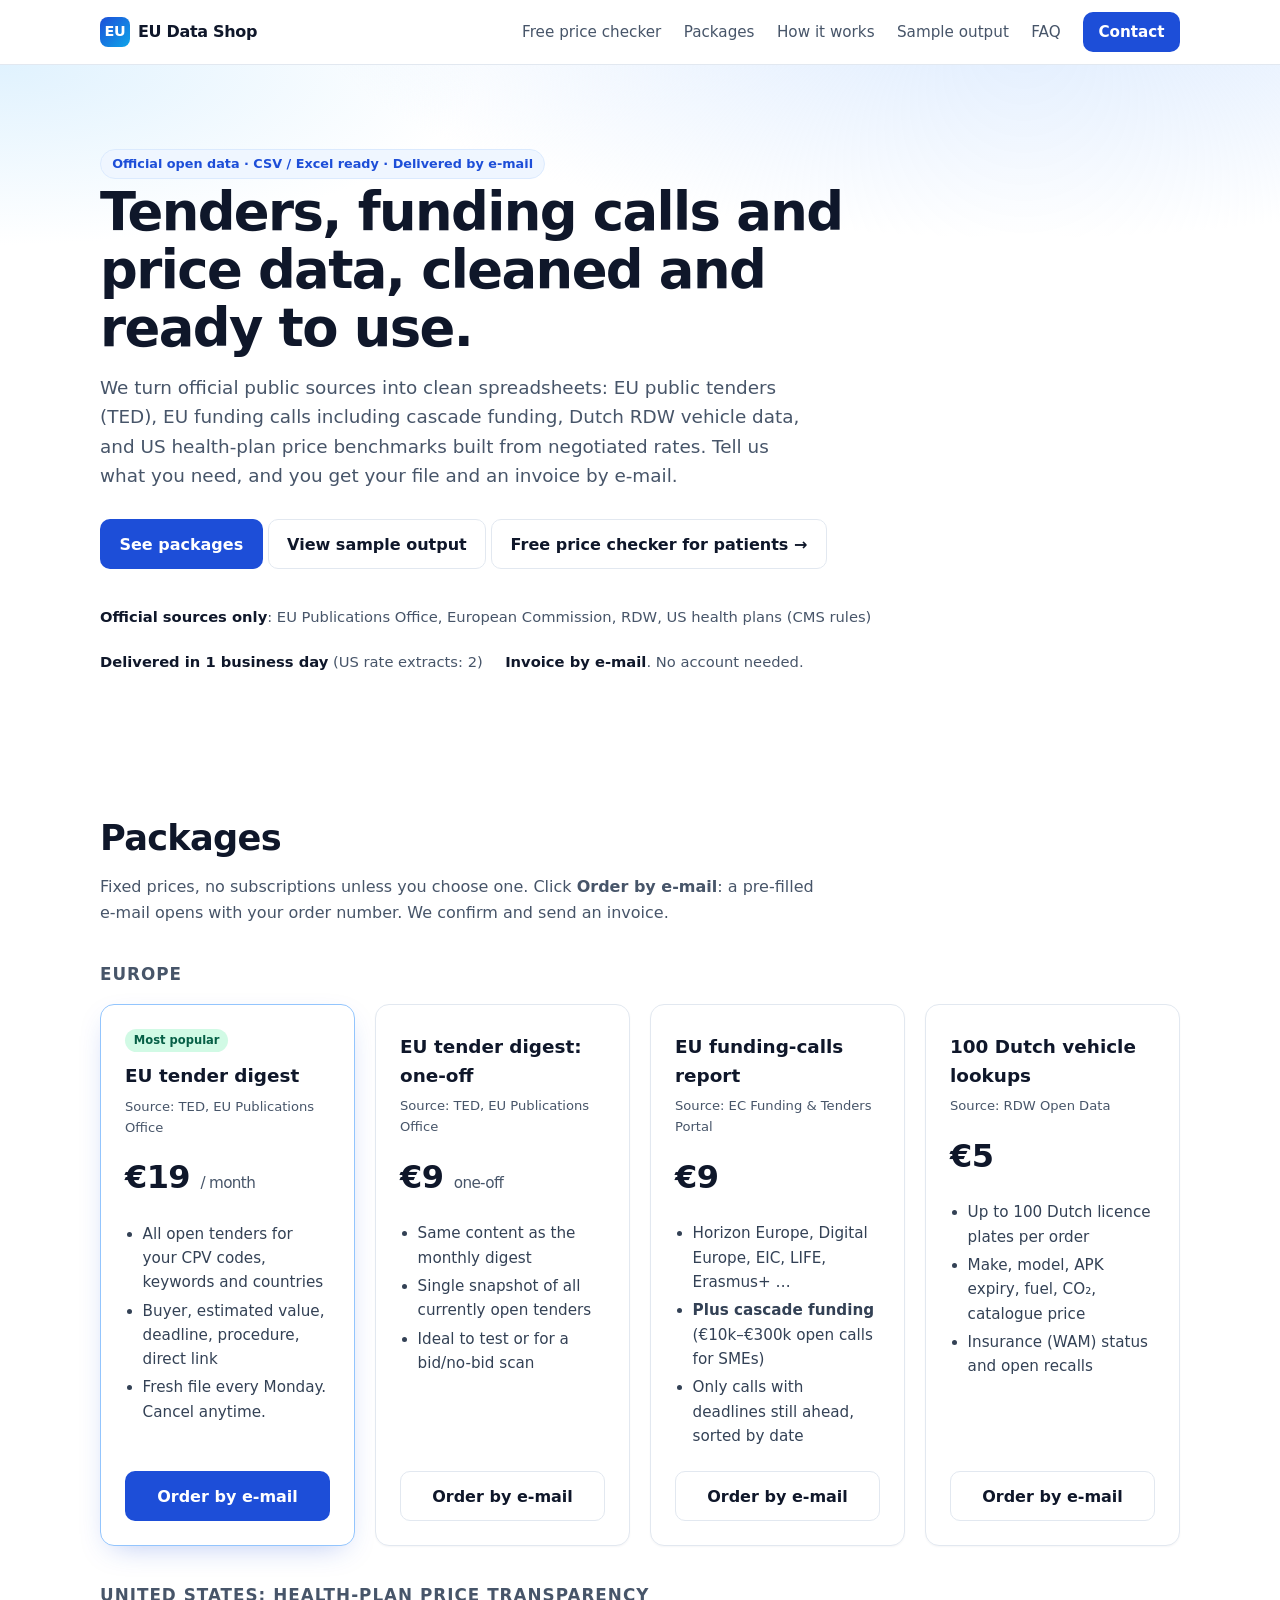
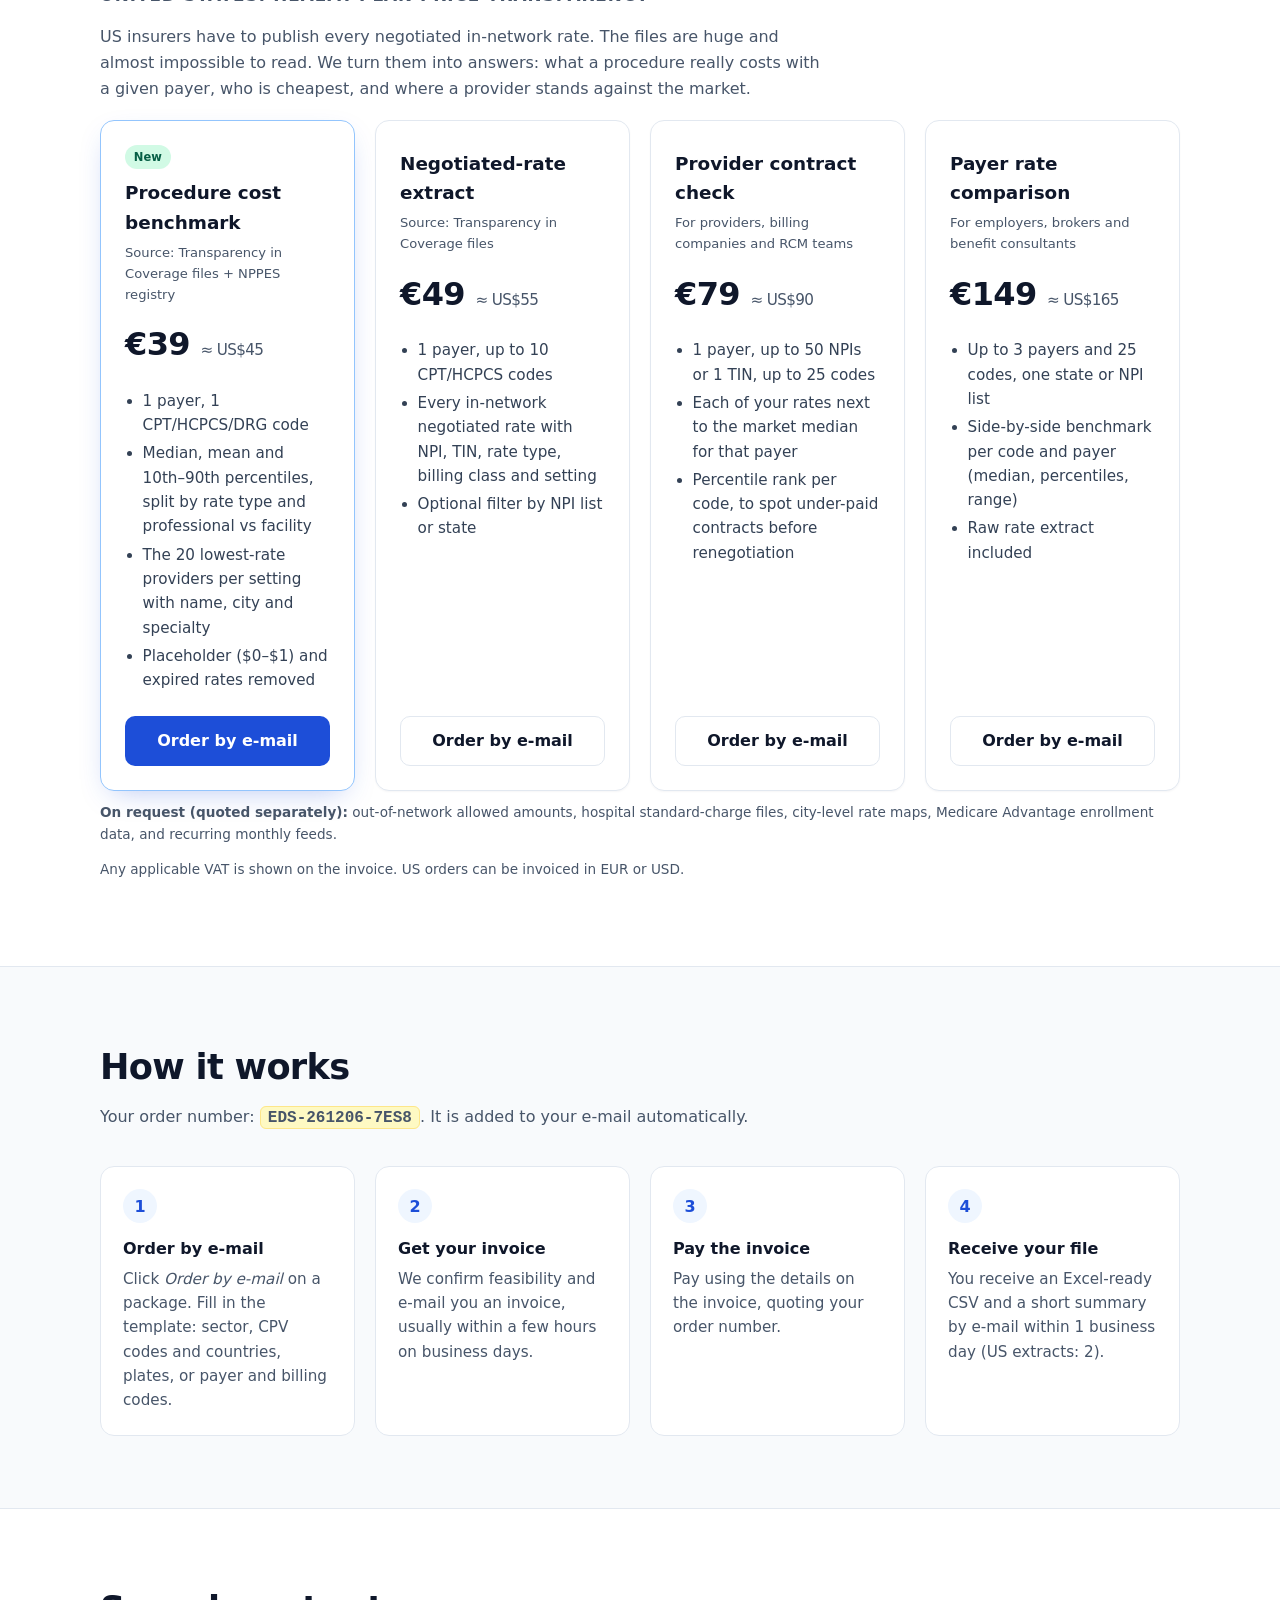
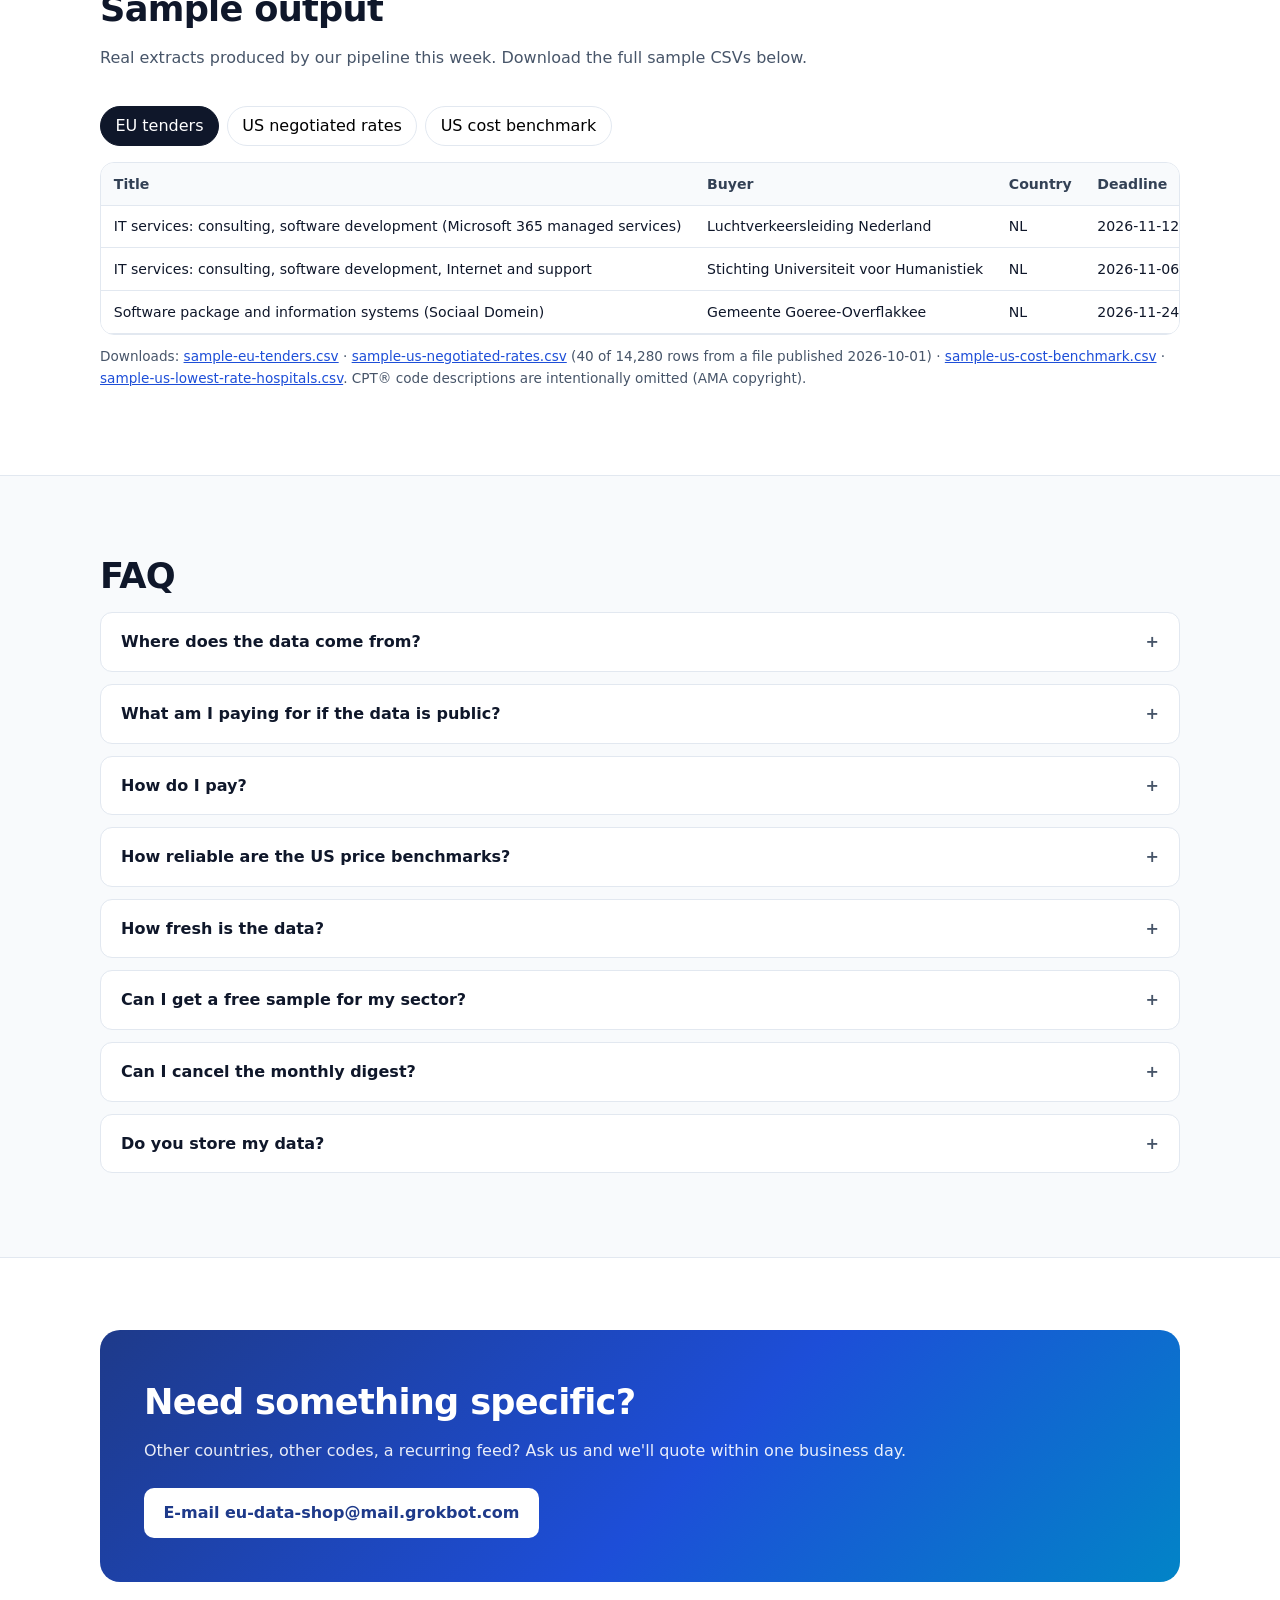
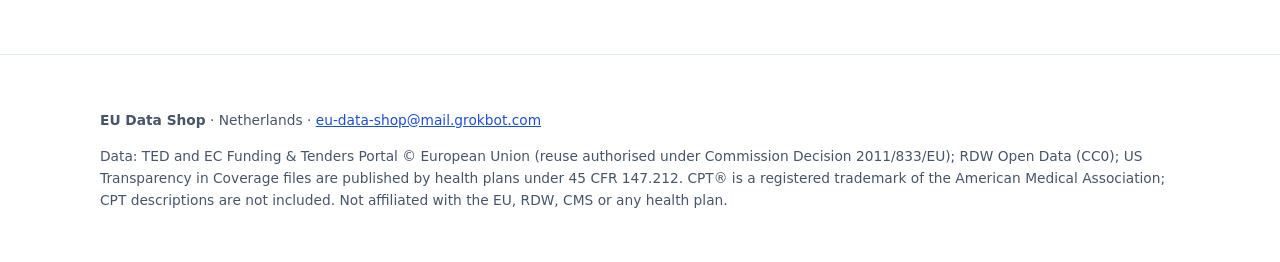
==== commit 889b2a7e: "Patient price checker" ====
--- a/index.html
+++ b/index.html
@@ -58,7 +58,7 @@
 <body>
 <header class="nav"><div class="wrap">
 <a class="logo" href="#"><span>EU</span>EU Data Shop</a>
-<nav><a href="#packages">Packages</a><a href="#how">How it works</a><a href="#samples">Sample output</a><a href="#faq">FAQ</a><a class="btn primary cta mail" data-pkg="General question / free sample" href="mailto:eu-data-shop@mail.grokbot.com">Contact</a></nav>
+<nav><a href="prices/">Free price checker</a><a href="#packages">Packages</a><a href="#how">How it works</a><a href="#samples">Sample output</a><a href="#faq">FAQ</a><a class="btn primary cta mail" data-pkg="General question / free sample" href="mailto:eu-data-shop@mail.grokbot.com">Contact</a></nav>
 </div></header>
 
 <main>
@@ -66,7 +66,7 @@
 <span class="pill">Official open data · CSV / Excel ready · Delivered by e-mail</span>
 <h1>Tenders, funding calls and price data, cleaned and ready to use.</h1>
 <p class="lead">We turn official public sources into clean spreadsheets: EU public tenders (TED), EU funding calls including cascade funding, Dutch RDW vehicle data, and US health-plan price benchmarks built from negotiated rates. Tell us what you need, and you get your file and an invoice by e-mail.</p>
-<a class="btn primary" href="#packages">See packages</a> <a class="btn ghost" href="#samples">View sample output</a>
+<a class="btn primary" href="#packages">See packages</a> <a class="btn ghost" href="#samples">View sample output</a> <a class="btn ghost" href="prices/">Free price checker for patients →</a>
 <div class="trust"><div><b>Official sources only</b>: EU Publications Office, European Commission, RDW, US health plans (CMS rules)</div><div><b>Delivered in 1 business day</b> (US rate extracts: 2)</div><div><b>Invoice by e-mail</b>. No account needed.</div></div>
 </div></section>
 
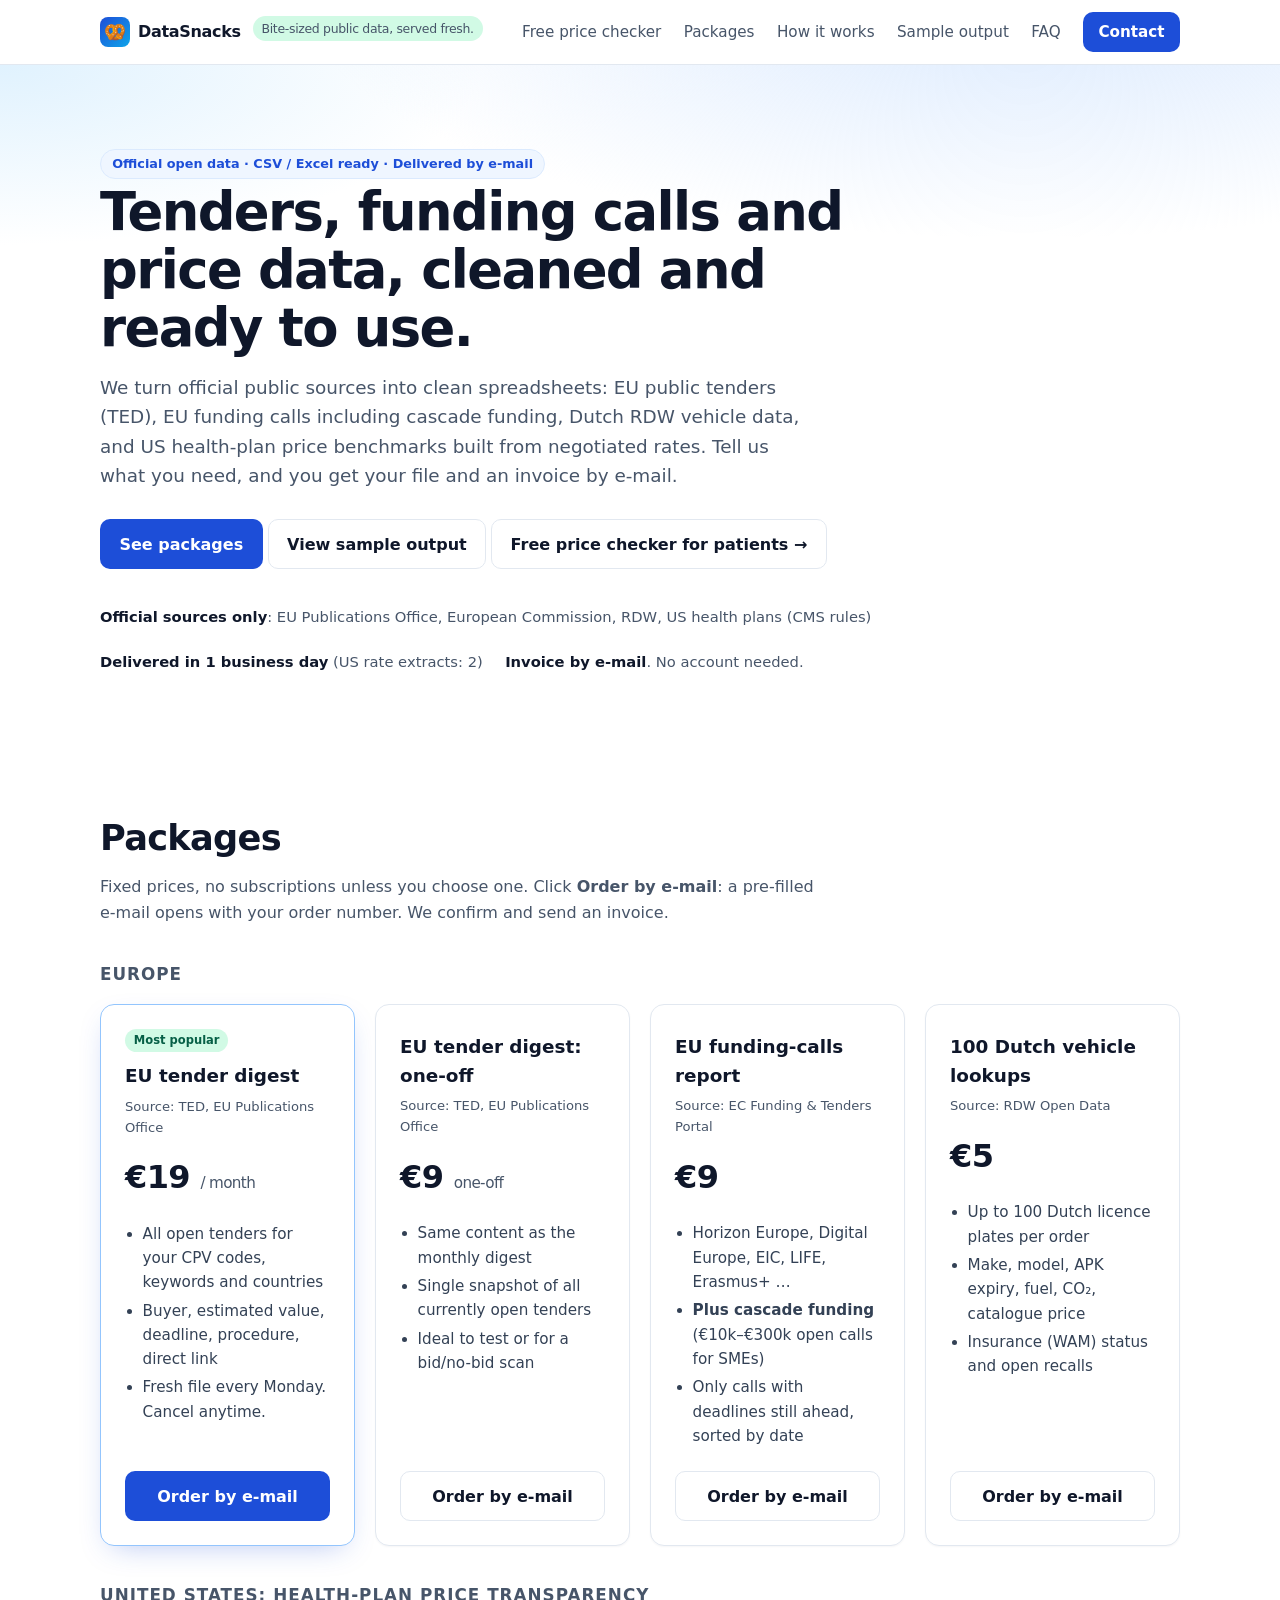
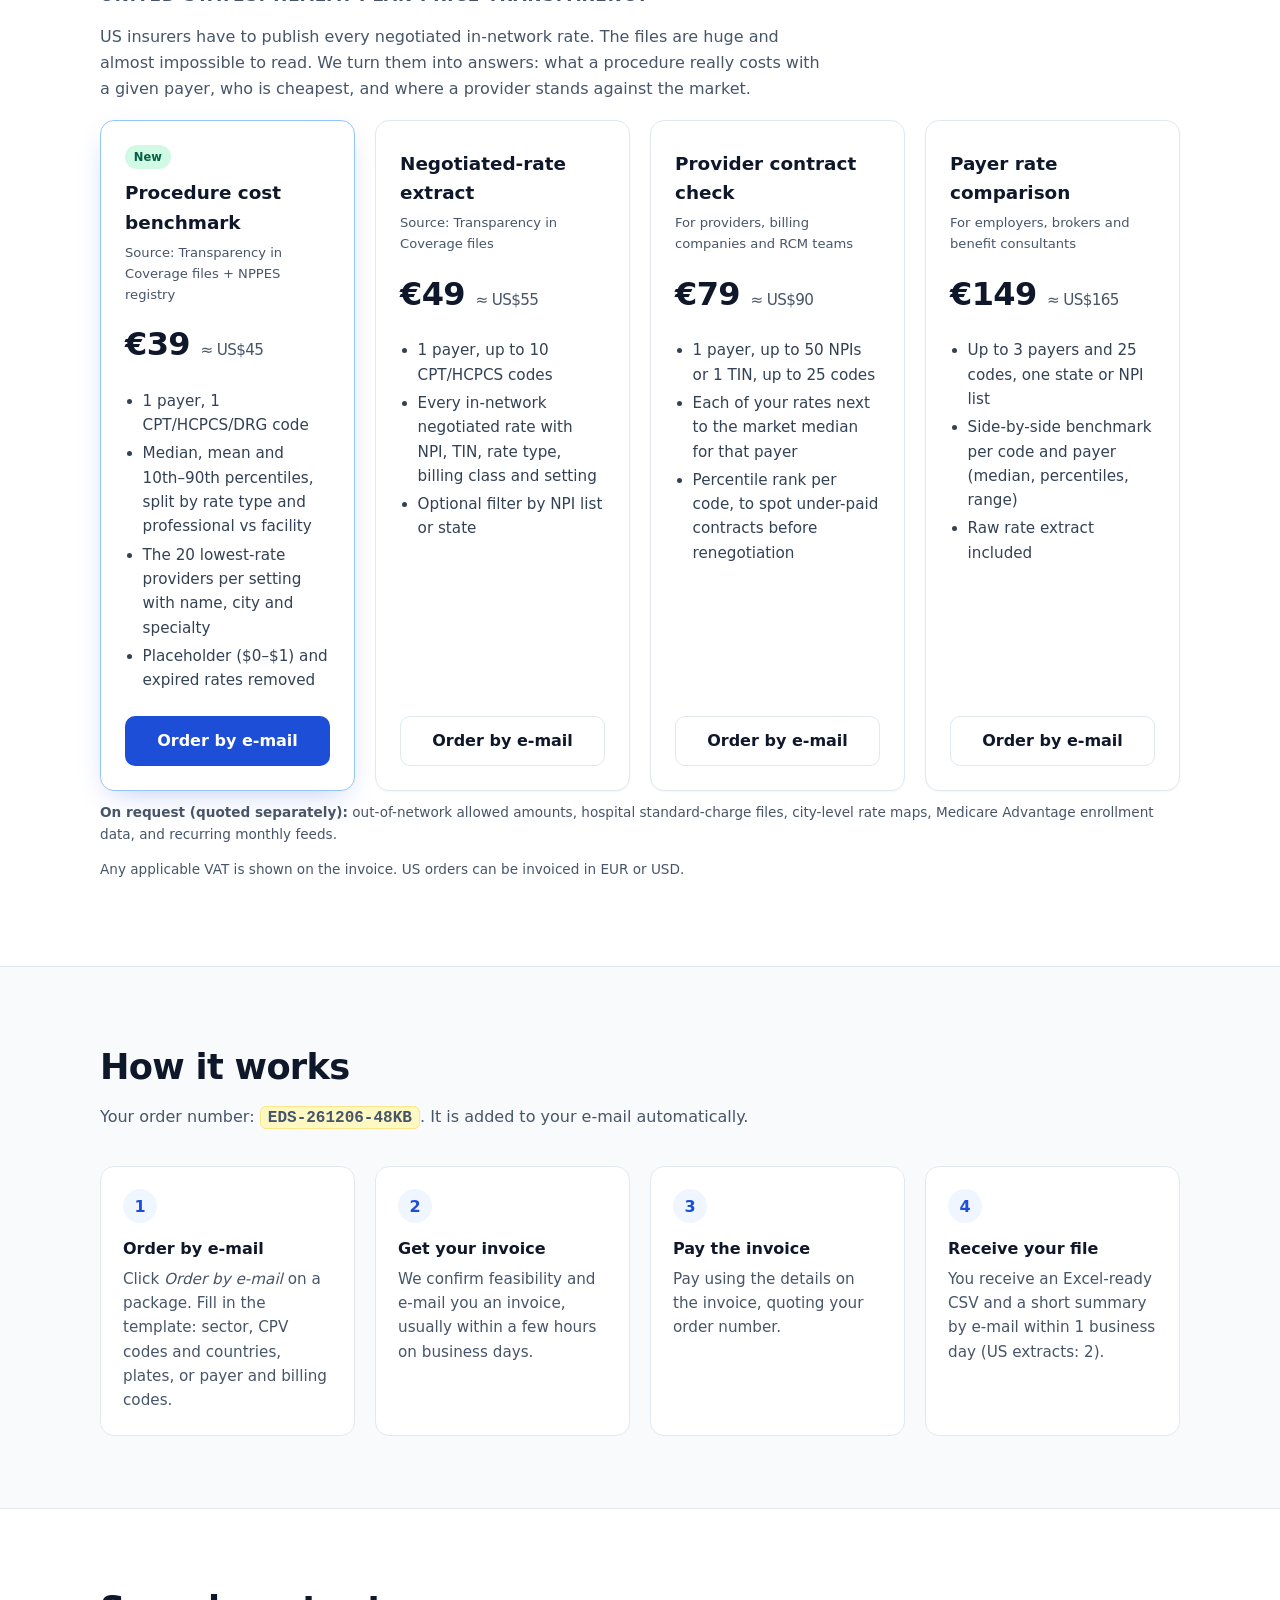
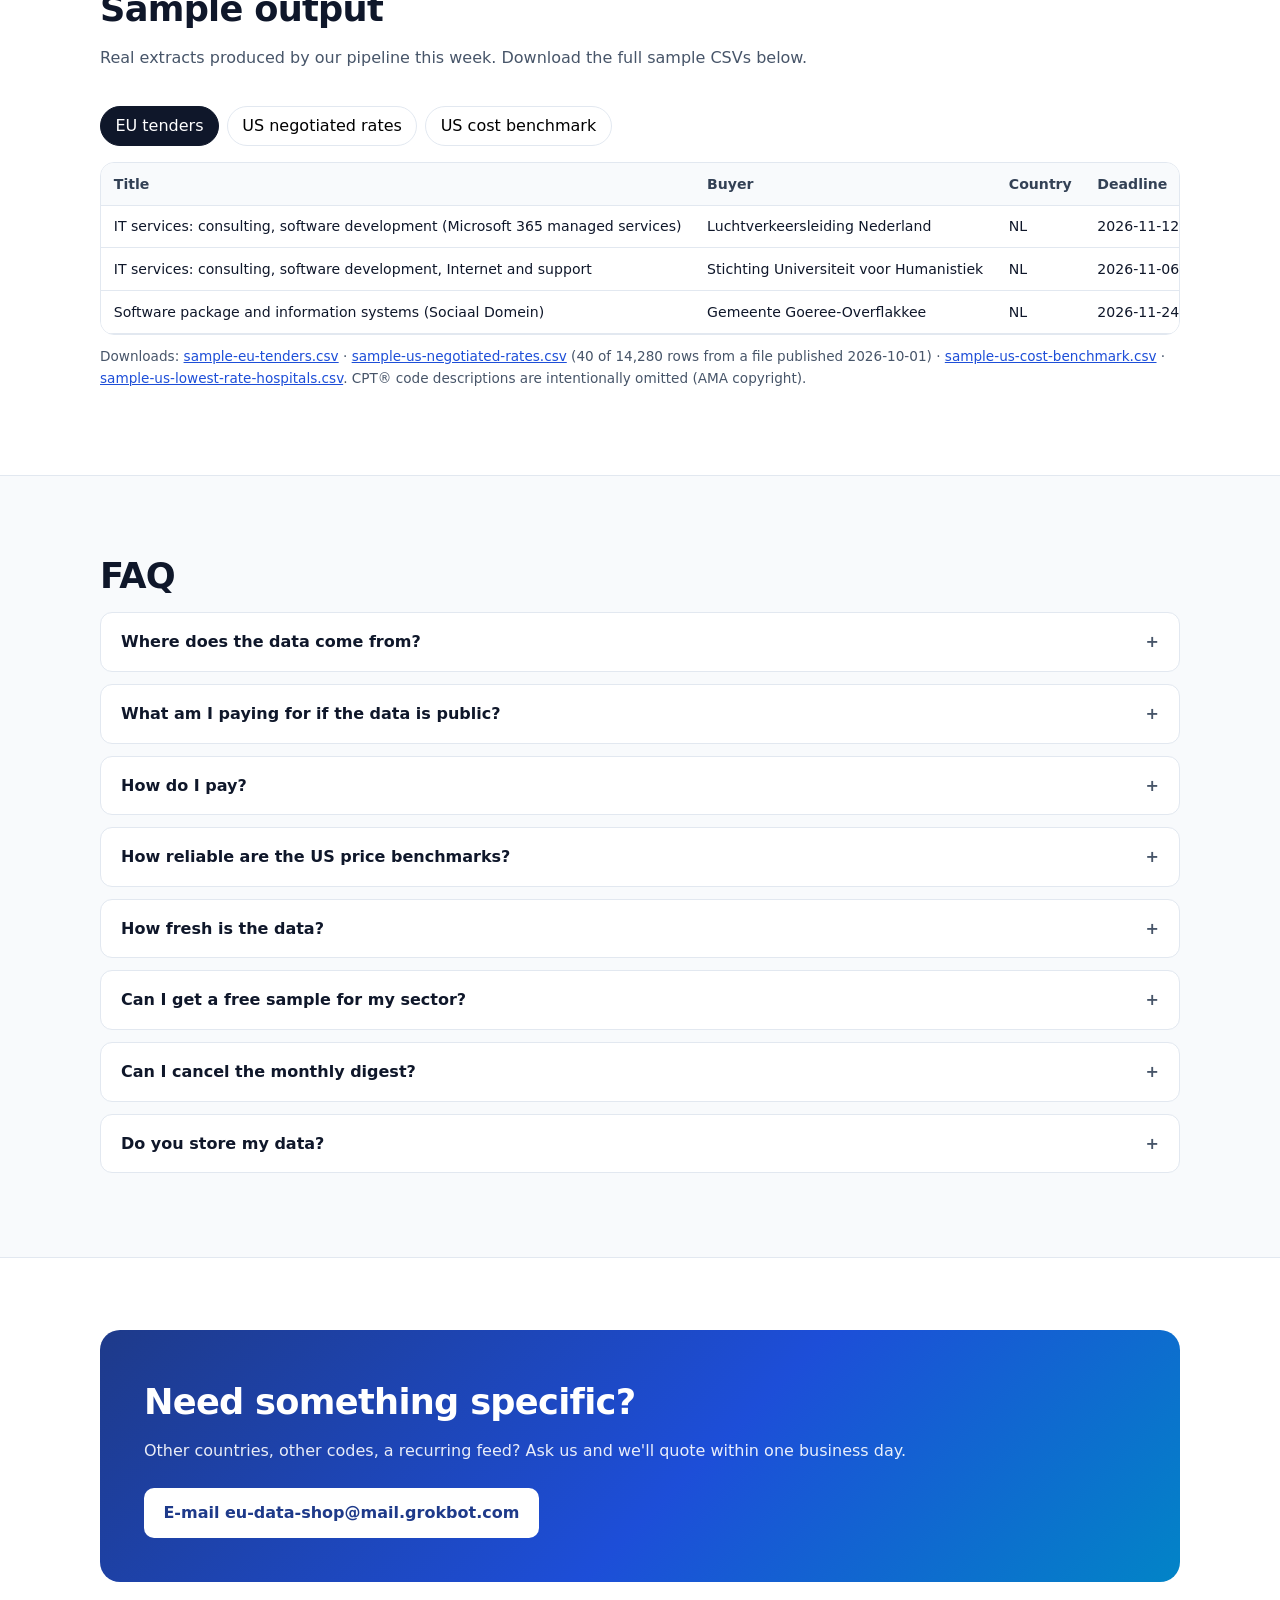
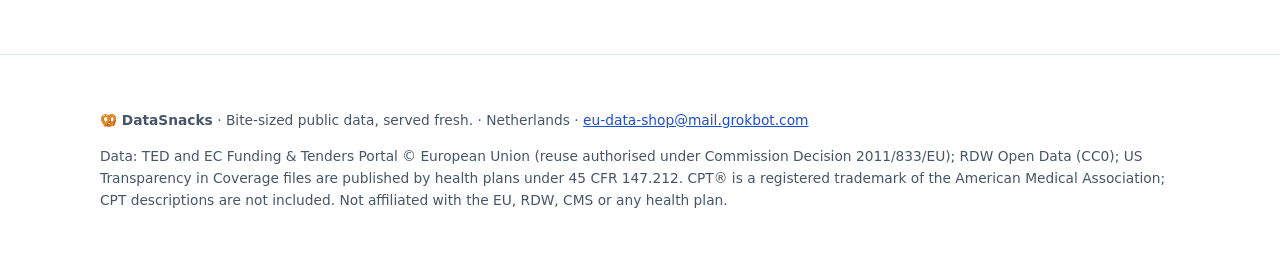
==== commit 09b8bcc6: "DataSnacks rebrand + Aetna/Anthem" ====
--- a/index.html
+++ b/index.html
@@ -3,7 +3,7 @@
 <head>
 <meta charset="utf-8">
 <meta name="viewport" content="width=device-width,initial-scale=1">
-<title>EU Data Shop: EU tenders, EU funding calls, Dutch vehicle data &amp; US negotiated rates</title>
+<title>DataSnacks · Bite-sized public data, served fresh: EU tenders, EU funding calls, Dutch vehicle data &amp; US negotiated rates</title>
 <meta name="description" content="Ready-to-use CSV extracts from official open data: EU public tenders (TED), EU funding calls incl. cascade funding, Dutch RDW vehicle data and US health-plan negotiated rates (Transparency in Coverage). Order by e-mail, invoice by e-mail.">
 <style>
 :root{--ink:#0f172a;--muted:#475569;--line:#e2e8f0;--bg:#f8fafc;--brand:#1d4ed8;--brand2:#0ea5e9;--ok:#059669;--card:#fff;--r:14px}
@@ -13,7 +13,7 @@
 header.nav{position:sticky;top:0;z-index:10;background:rgba(255,255,255,.9);backdrop-filter:blur(8px);border-bottom:1px solid var(--line)}
 .nav .wrap{display:flex;align-items:center;justify-content:space-between;height:64px}
 .logo{font-weight:800;letter-spacing:-.02em;text-decoration:none;color:var(--ink);display:flex;gap:.5rem;align-items:center}
-.logo span{display:inline-grid;place-items:center;width:30px;height:30px;border-radius:8px;background:linear-gradient(135deg,var(--brand),var(--brand2));color:#fff;font-size:.9rem}
+.logo span{font-size:1.1rem!important;display:inline-grid;place-items:center;width:30px;height:30px;border-radius:8px;background:linear-gradient(135deg,var(--brand),var(--brand2));color:#fff;font-size:.9rem}
 .nav nav a{color:var(--muted);text-decoration:none;margin-left:1.4rem;font-size:.95rem}.nav nav a:hover{color:var(--ink)}
 @media(max-width:760px){.nav nav a:not(.cta){display:none}}
 .btn{display:inline-flex;align-items:center;gap:.4rem;padding:.7rem 1.15rem;border-radius:10px;font-weight:600;text-decoration:none;border:1px solid transparent;transition:.15s}
@@ -53,11 +53,11 @@
 .ctaband{background:linear-gradient(135deg,#1e3a8a,#1d4ed8 55%,#0284c7);color:#fff;border-radius:20px;padding:44px;display:flex;flex-wrap:wrap;gap:1.5rem;align-items:center;justify-content:space-between}
 .ctaband h2{color:#fff}.ctaband p{margin:0;opacity:.9}.ctaband .btn{background:#fff;color:#1e3a8a}
 footer{padding:40px 0;color:var(--muted);font-size:.86rem;border-top:1px solid var(--line)}
-</style>
+@media(max-width:640px){.logo .tag{display:none}}</style>
 </head>
 <body>
 <header class="nav"><div class="wrap">
-<a class="logo" href="#"><span>EU</span>EU Data Shop</a>
+<a class="logo" href="#" aria-label="DataSnacks home"><span aria-hidden="true">🥨</span>DataSnacks<small style="font-weight:500;color:var(--muted,#6b7280);font-size:.78rem;margin-left:.25rem" class="tag">Bite-sized public data, served fresh.</small></a>
 <nav><a href="prices/">Free price checker</a><a href="#packages">Packages</a><a href="#how">How it works</a><a href="#samples">Sample output</a><a href="#faq">FAQ</a><a class="btn primary cta mail" data-pkg="General question / free sample" href="mailto:eu-data-shop@mail.grokbot.com">Contact</a></nav>
 </div></header>
 
@@ -162,7 +162,7 @@
 </main>
 
 <footer><div class="wrap">
-<p><b>EU Data Shop</b> · Netherlands · <a href="mailto:eu-data-shop@mail.grokbot.com">eu-data-shop@mail.grokbot.com</a></p>
+<p><b>🥨 DataSnacks</b> · Bite-sized public data, served fresh. · Netherlands · <a href="mailto:eu-data-shop@mail.grokbot.com">eu-data-shop@mail.grokbot.com</a></p>
 <p>Data: TED and EC Funding &amp; Tenders Portal © European Union (reuse authorised under Commission Decision 2011/833/EU); RDW Open Data (CC0); US Transparency in Coverage files are published by health plans under 45 CFR 147.212. CPT® is a registered trademark of the American Medical Association; CPT descriptions are not included. Not affiliated with the EU, RDW, CMS or any health plan.</p>
 </div></footer>
 
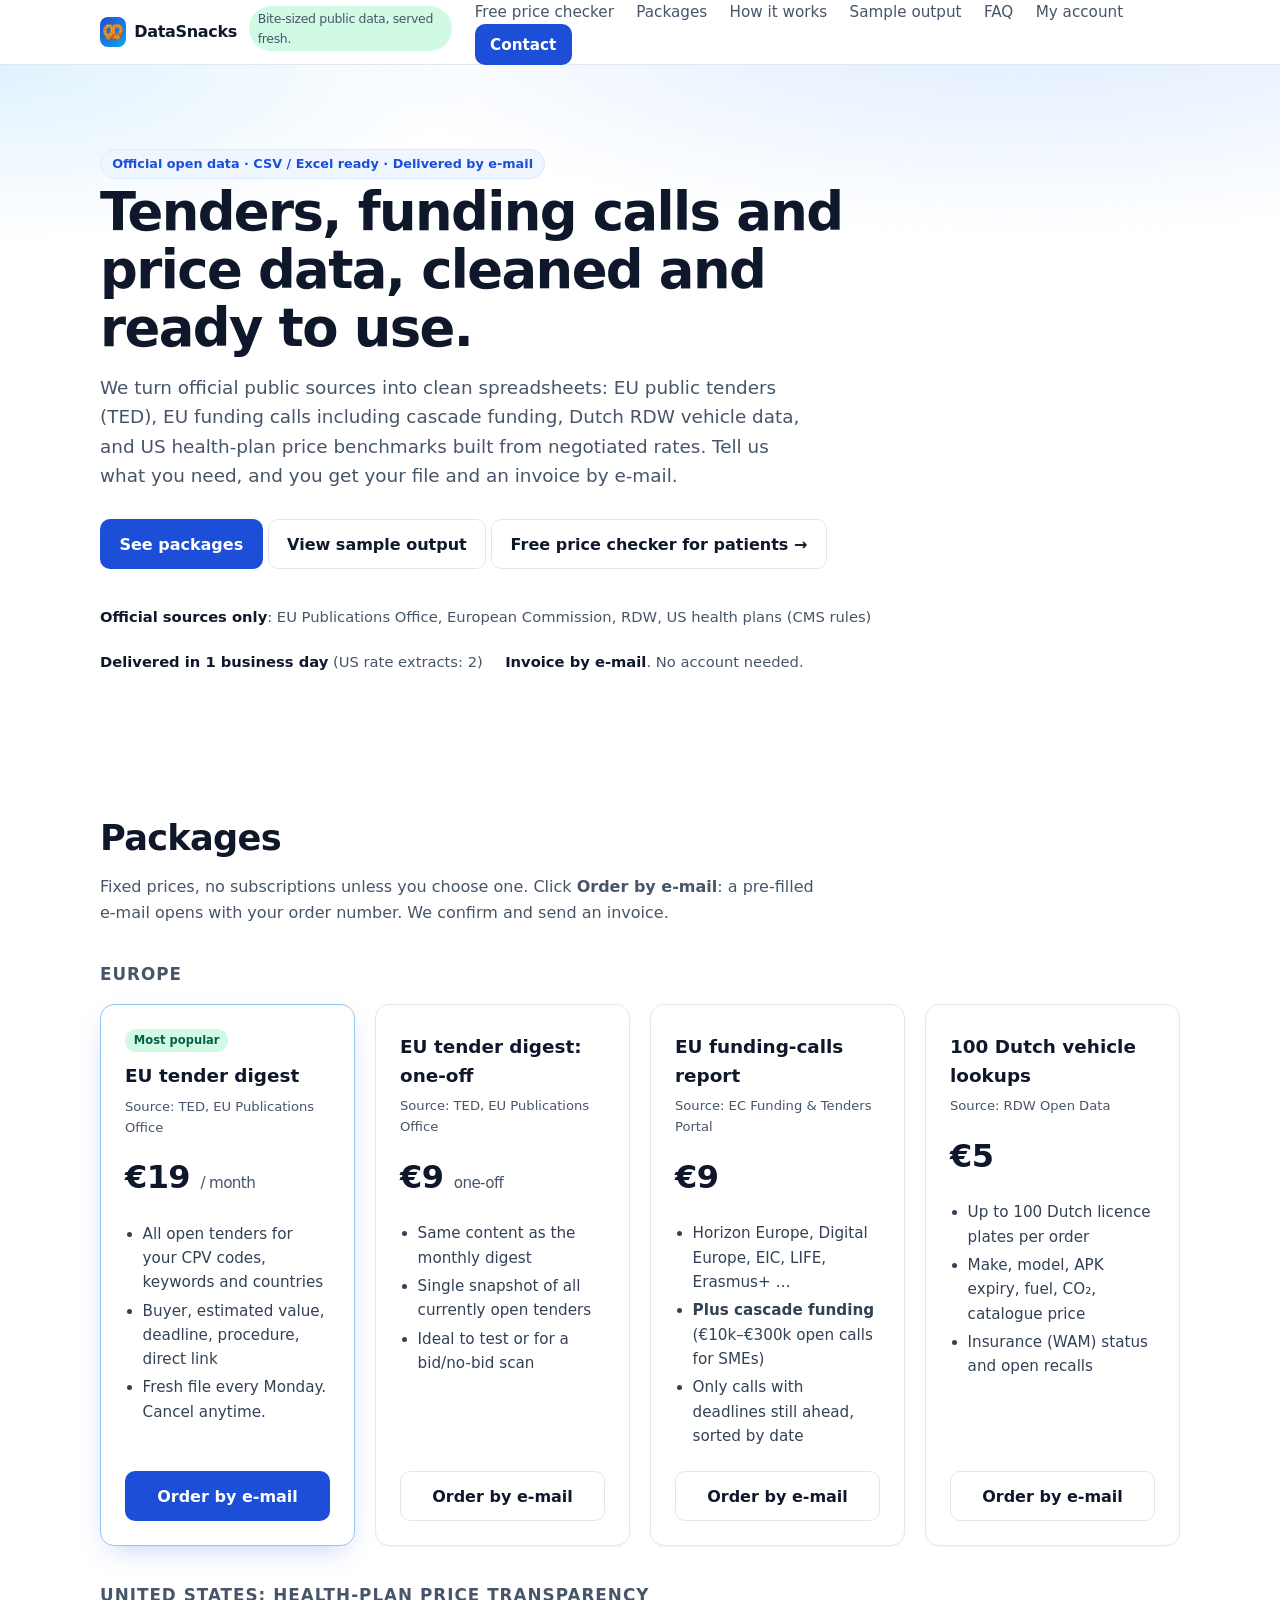
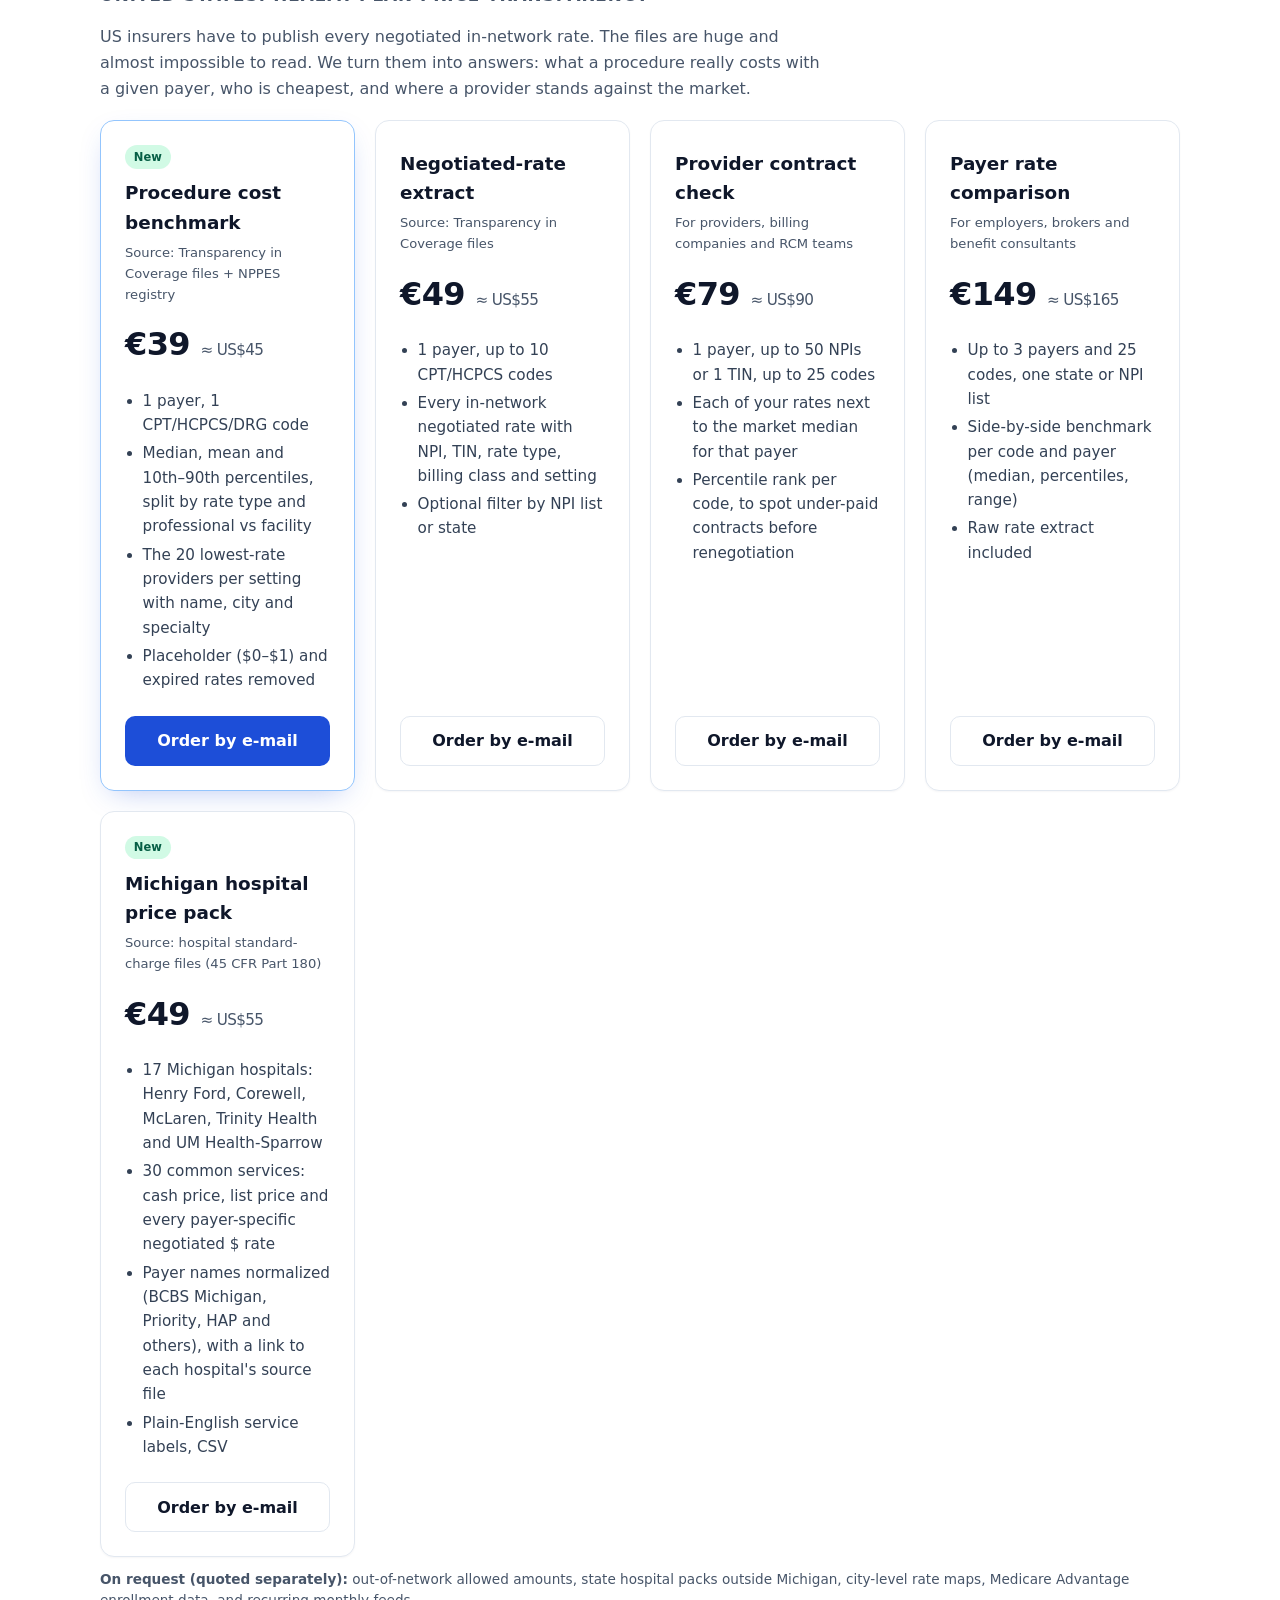
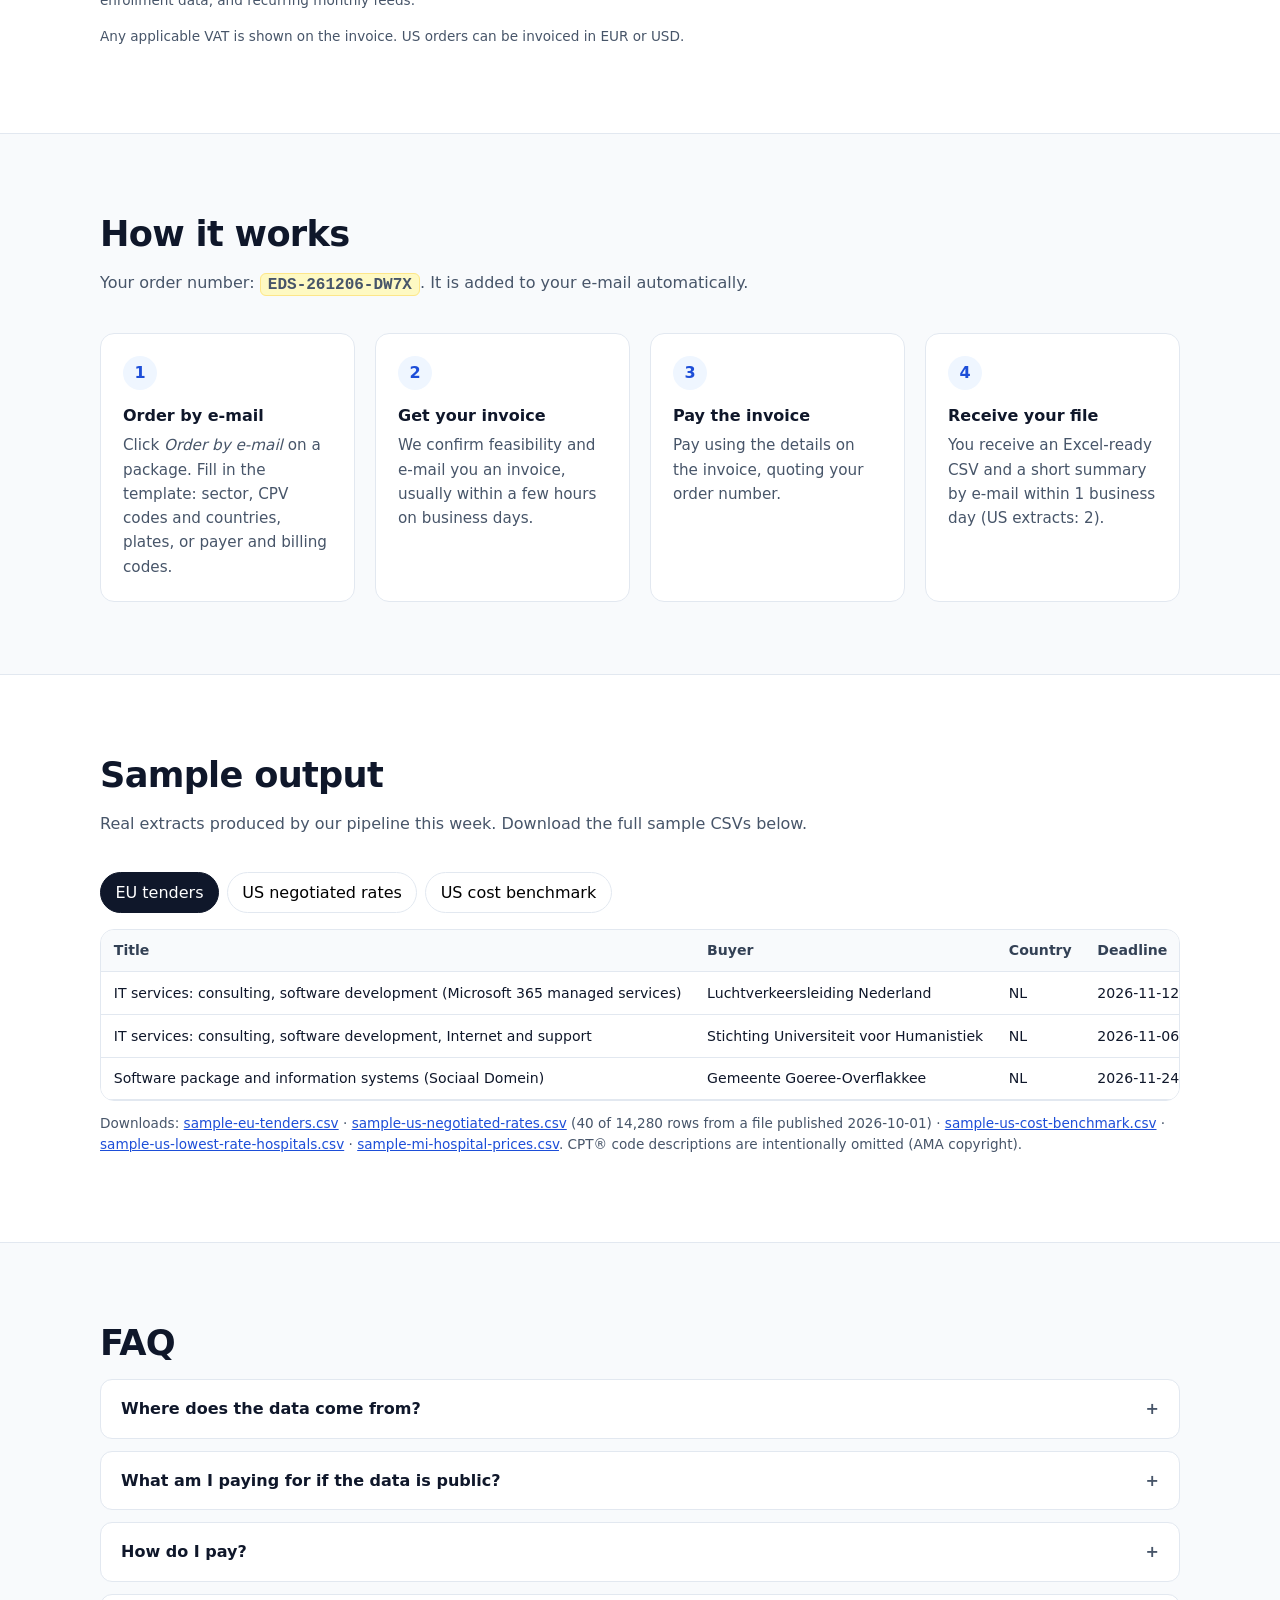
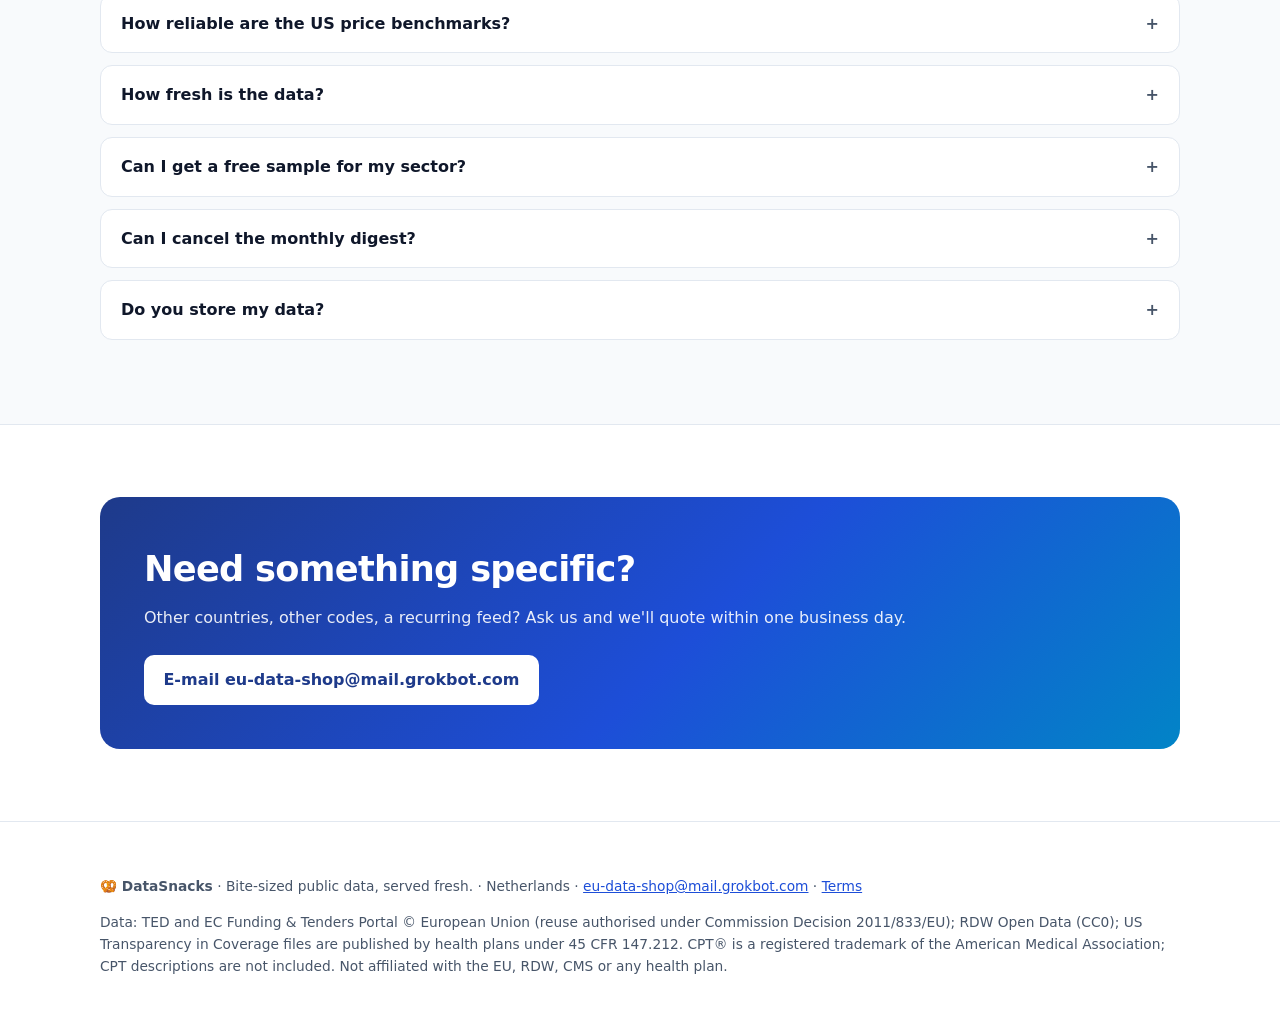
==== commit 30ad6df9: "Cigna, MI hospitals, terms, account portal" ====
--- a/index.html
+++ b/index.html
@@ -58,7 +58,7 @@
 <body>
 <header class="nav"><div class="wrap">
 <a class="logo" href="#" aria-label="DataSnacks home"><span aria-hidden="true">🥨</span>DataSnacks<small style="font-weight:500;color:var(--muted,#6b7280);font-size:.78rem;margin-left:.25rem" class="tag">Bite-sized public data, served fresh.</small></a>
-<nav><a href="prices/">Free price checker</a><a href="#packages">Packages</a><a href="#how">How it works</a><a href="#samples">Sample output</a><a href="#faq">FAQ</a><a class="btn primary cta mail" data-pkg="General question / free sample" href="mailto:eu-data-shop@mail.grokbot.com">Contact</a></nav>
+<nav><a href="prices/">Free price checker</a><a href="#packages">Packages</a><a href="#how">How it works</a><a href="#samples">Sample output</a><a href="#faq">FAQ</a><a href="account/">My account</a><a class="btn primary cta mail" data-pkg="General question / free sample" href="mailto:eu-data-shop@mail.grokbot.com">Contact</a></nav>
 </div></header>
 
 <main>
@@ -105,8 +105,11 @@
 <div class="card"><h4>Payer rate comparison</h4><div class="src">For employers, brokers and benefit consultants</div>
 <div class="price">€149 <small>≈ US$165</small></div><ul><li>Up to 3 payers and 25 codes, one state or NPI list</li><li>Side-by-side benchmark per code and payer (median, percentiles, range)</li><li>Raw rate extract included</li></ul>
 <a class="btn ghost mail" data-pkg="US payer rate comparison: up to 3 payers, 25 codes (EUR 149 / USD 165)" href="mailto:eu-data-shop@mail.grokbot.com">Order by e-mail</a></div>
+<div class="card"><span class="tag">New</span><h4>Michigan hospital price pack</h4><div class="src">Source: hospital standard-charge files (45 CFR Part 180)</div>
+<div class="price">€49 <small>≈ US$55</small></div><ul><li>17 Michigan hospitals: Henry Ford, Corewell, McLaren, Trinity Health and UM Health-Sparrow</li><li>30 common services: cash price, list price and every payer-specific negotiated $ rate</li><li>Payer names normalized (BCBS Michigan, Priority, HAP and others), with a link to each hospital's source file</li><li>Plain-English service labels, CSV</li></ul>
+<a class="btn ghost mail" data-pkg="Michigan hospital price pack (EUR 49 / USD 55)" href="mailto:eu-data-shop@mail.grokbot.com">Order by e-mail</a></div>
 </div>
-<p class="note"><b>On request (quoted separately):</b> out-of-network allowed amounts, hospital standard-charge files, city-level rate maps, Medicare Advantage enrollment data, and recurring monthly feeds.</p>
+<p class="note"><b>On request (quoted separately):</b> out-of-network allowed amounts, state hospital packs outside Michigan, city-level rate maps, Medicare Advantage enrollment data, and recurring monthly feeds.</p>
 <p class="note">Any applicable VAT is shown on the invoice. US orders can be invoiced in EUR or USD.</p>
 </div></section>
 
@@ -140,7 +143,7 @@
 <tr><td>BCBS Michigan</td><td>CPT 95718</td><td>derived · institutional</td><td class="num">73</td><td class="num">$121.92</td><td class="num">$243.85</td><td class="num">$455.03</td></tr>
 <tr><td>BCBS Michigan</td><td>CPT 95719</td><td>fee schedule · professional</td><td class="num">36,059</td><td class="num">$188.15</td><td class="num">$221.35</td><td class="num">$231.79</td></tr>
 </tbody></table></div>
-<p class="note">Downloads: <a href="samples/sample-eu-tenders.csv">sample-eu-tenders.csv</a> · <a href="samples/sample-us-negotiated-rates.csv">sample-us-negotiated-rates.csv</a> (40 of 14,280 rows from a file published 2026-10-01) · <a href="samples/sample-us-cost-benchmark.csv">sample-us-cost-benchmark.csv</a> · <a href="samples/sample-us-lowest-rate-hospitals.csv">sample-us-lowest-rate-hospitals.csv</a>. CPT® code descriptions are intentionally omitted (AMA copyright).</p>
+<p class="note">Downloads: <a href="samples/sample-eu-tenders.csv">sample-eu-tenders.csv</a> · <a href="samples/sample-us-negotiated-rates.csv">sample-us-negotiated-rates.csv</a> (40 of 14,280 rows from a file published 2026-10-01) · <a href="samples/sample-us-cost-benchmark.csv">sample-us-cost-benchmark.csv</a> · <a href="samples/sample-us-lowest-rate-hospitals.csv">sample-us-lowest-rate-hospitals.csv</a> · <a href="samples/sample-mi-hospital-prices.csv">sample-mi-hospital-prices.csv</a>. CPT® code descriptions are intentionally omitted (AMA copyright).</p>
 </div></section>
 
 <section id="faq" class="alt"><div class="wrap">
@@ -162,7 +165,7 @@
 </main>
 
 <footer><div class="wrap">
-<p><b>🥨 DataSnacks</b> · Bite-sized public data, served fresh. · Netherlands · <a href="mailto:eu-data-shop@mail.grokbot.com">eu-data-shop@mail.grokbot.com</a></p>
+<p><b>🥨 DataSnacks</b> · Bite-sized public data, served fresh. · Netherlands · <a href="mailto:eu-data-shop@mail.grokbot.com">eu-data-shop@mail.grokbot.com</a> · <a href="terms/">Terms</a></p>
 <p>Data: TED and EC Funding &amp; Tenders Portal © European Union (reuse authorised under Commission Decision 2011/833/EU); RDW Open Data (CC0); US Transparency in Coverage files are published by health plans under 45 CFR 147.212. CPT® is a registered trademark of the American Medical Association; CPT descriptions are not included. Not affiliated with the EU, RDW, CMS or any health plan.</p>
 </div></footer>
 
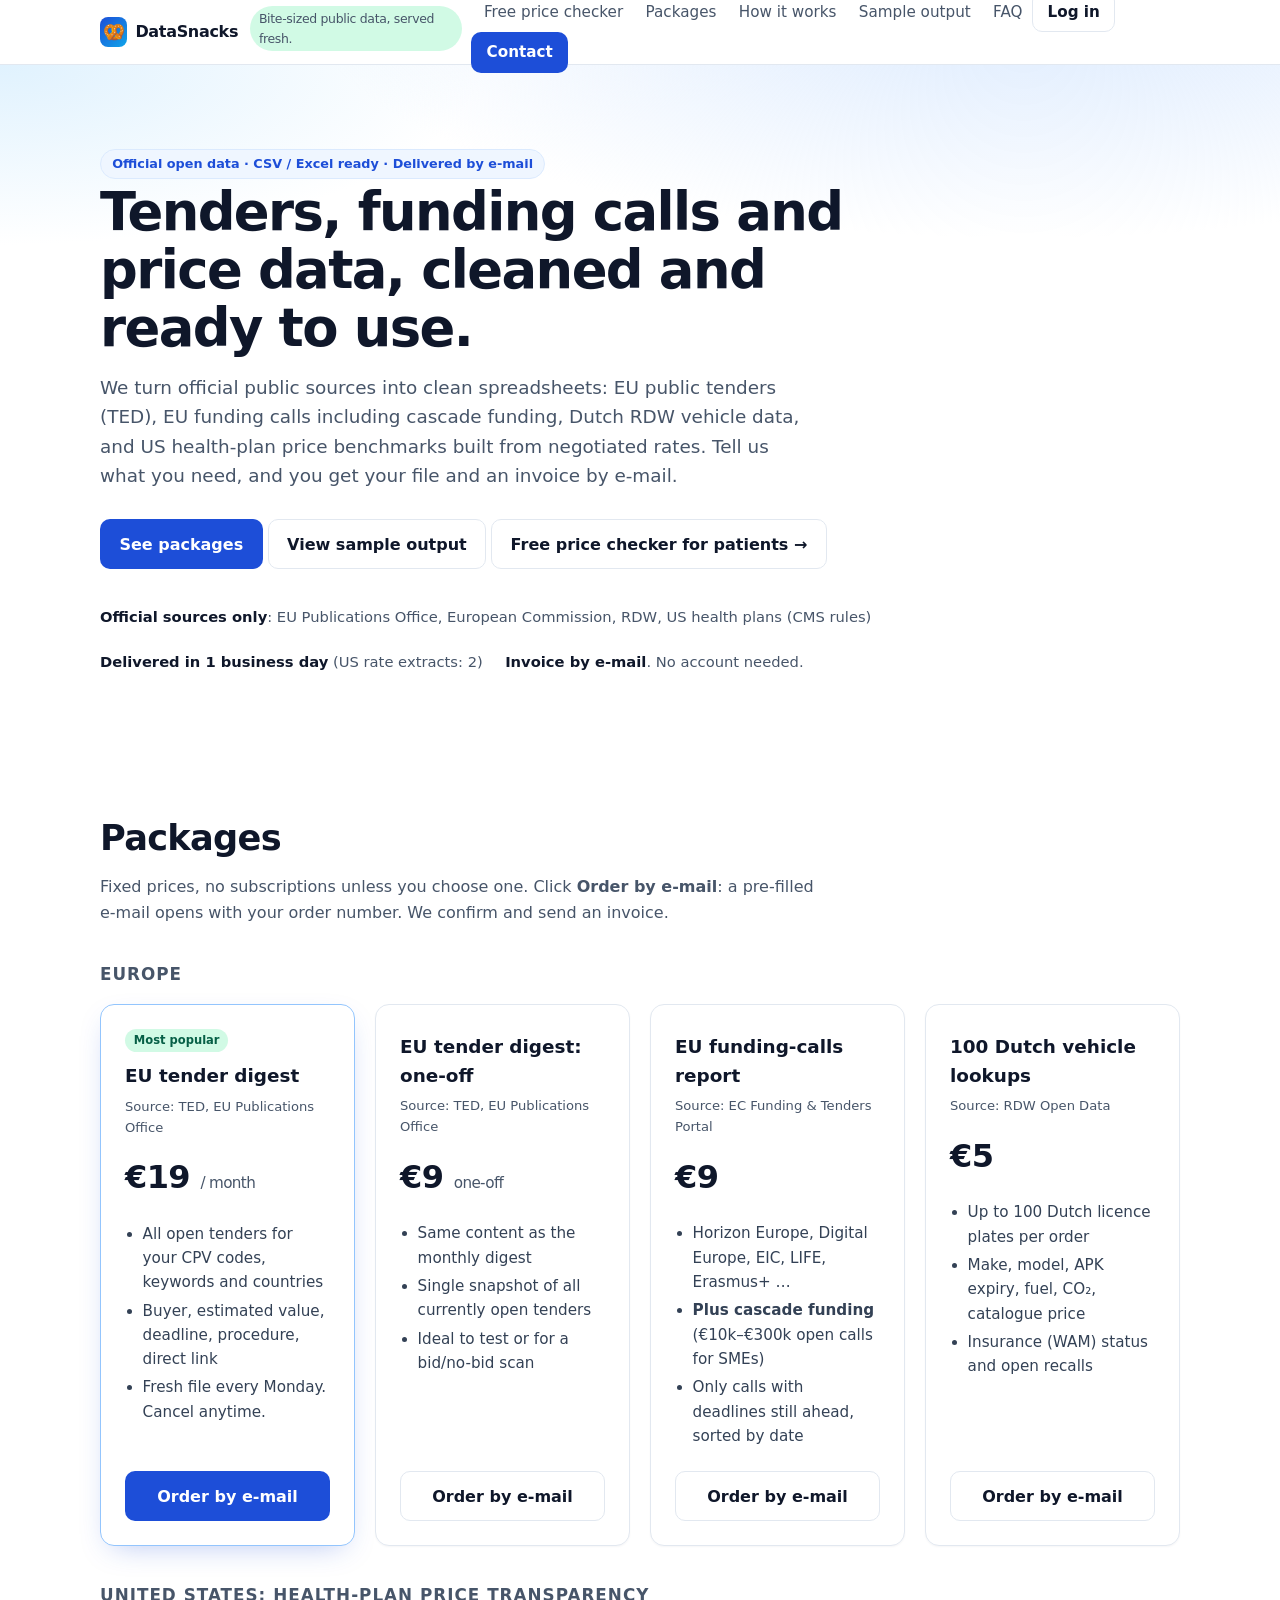
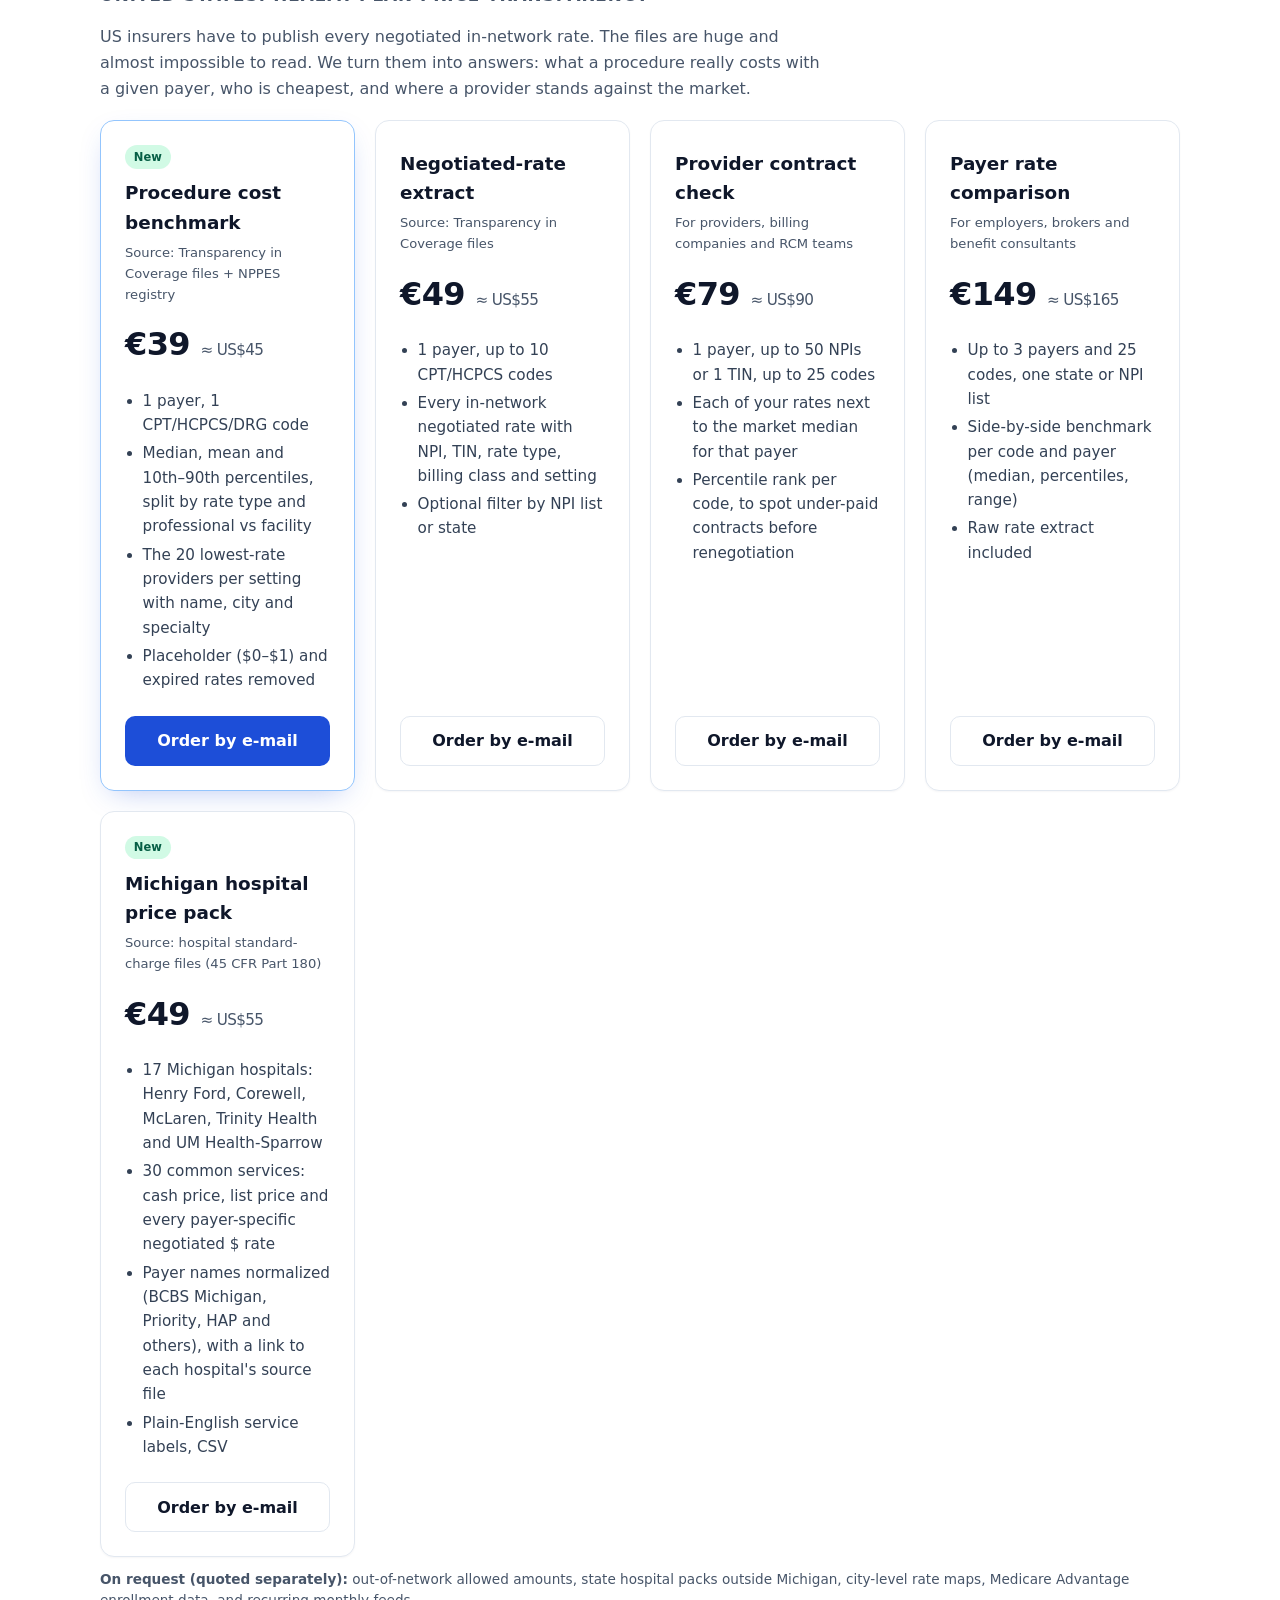
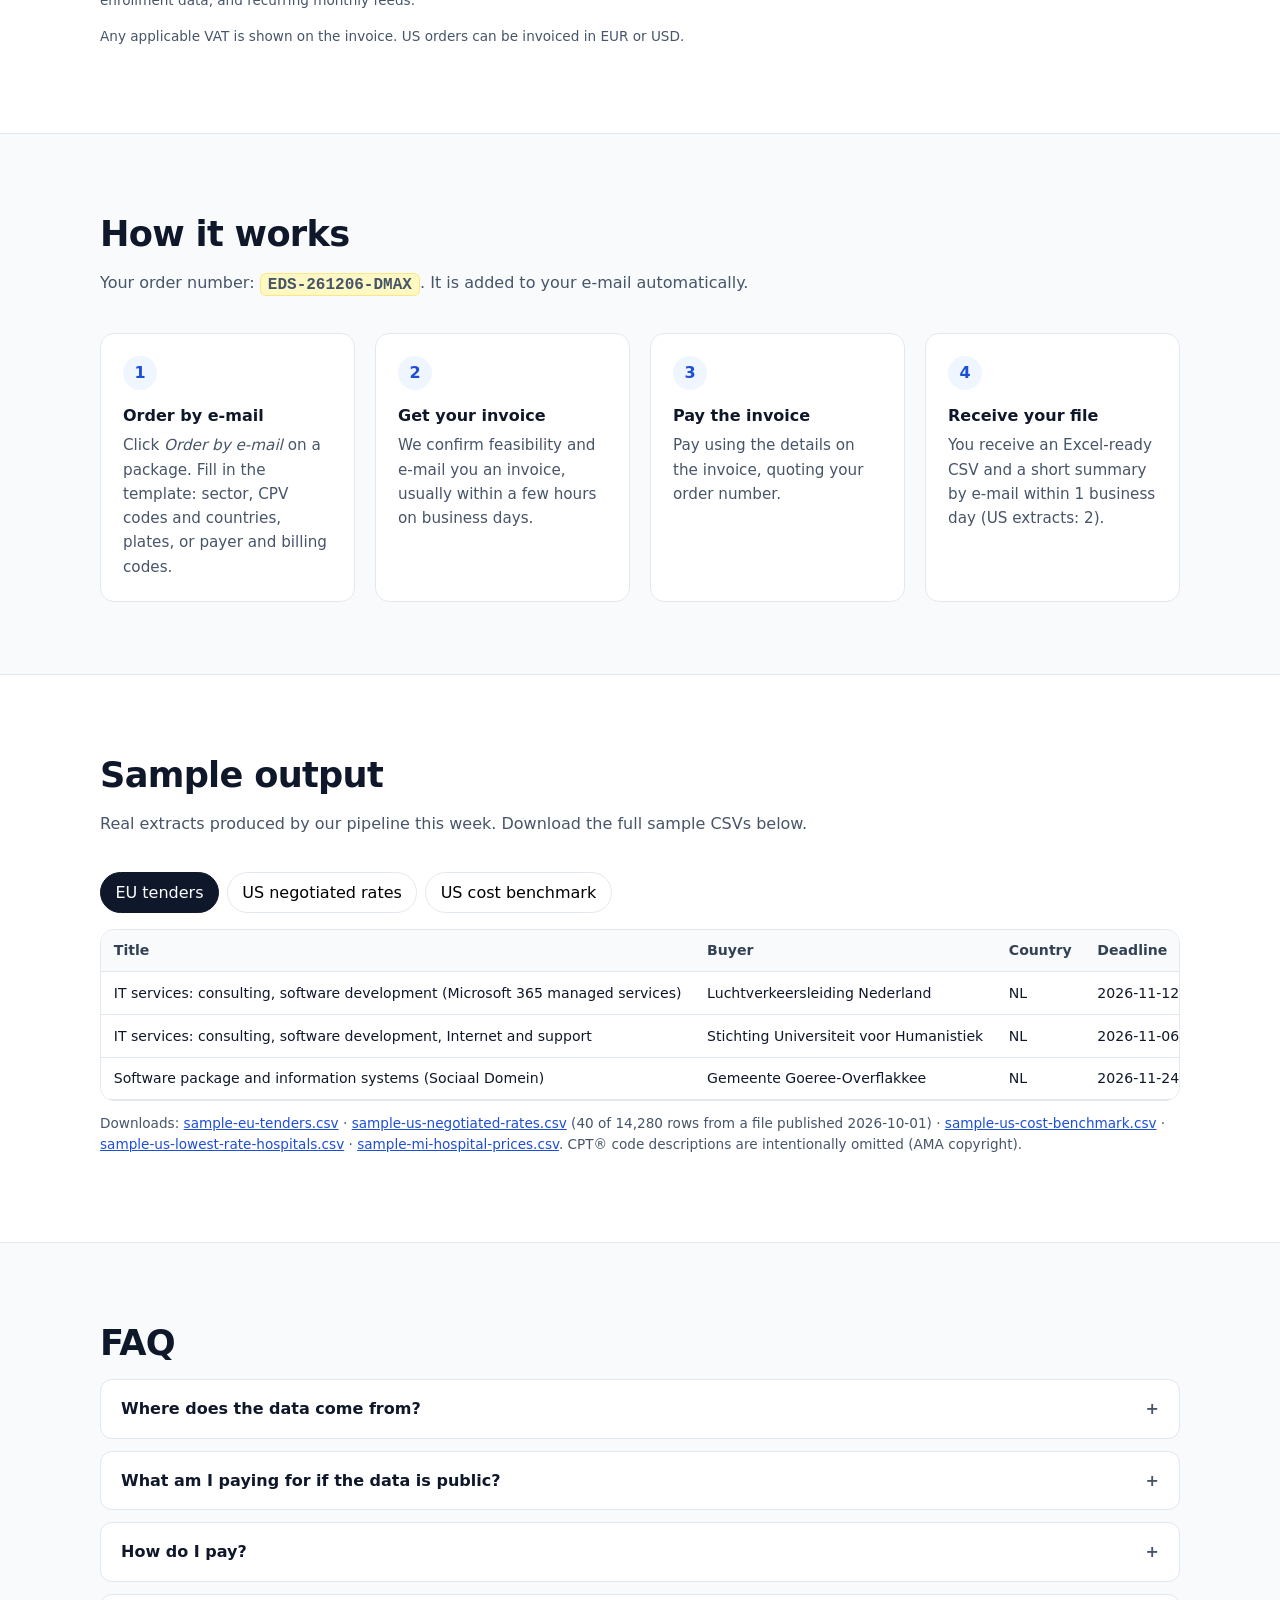
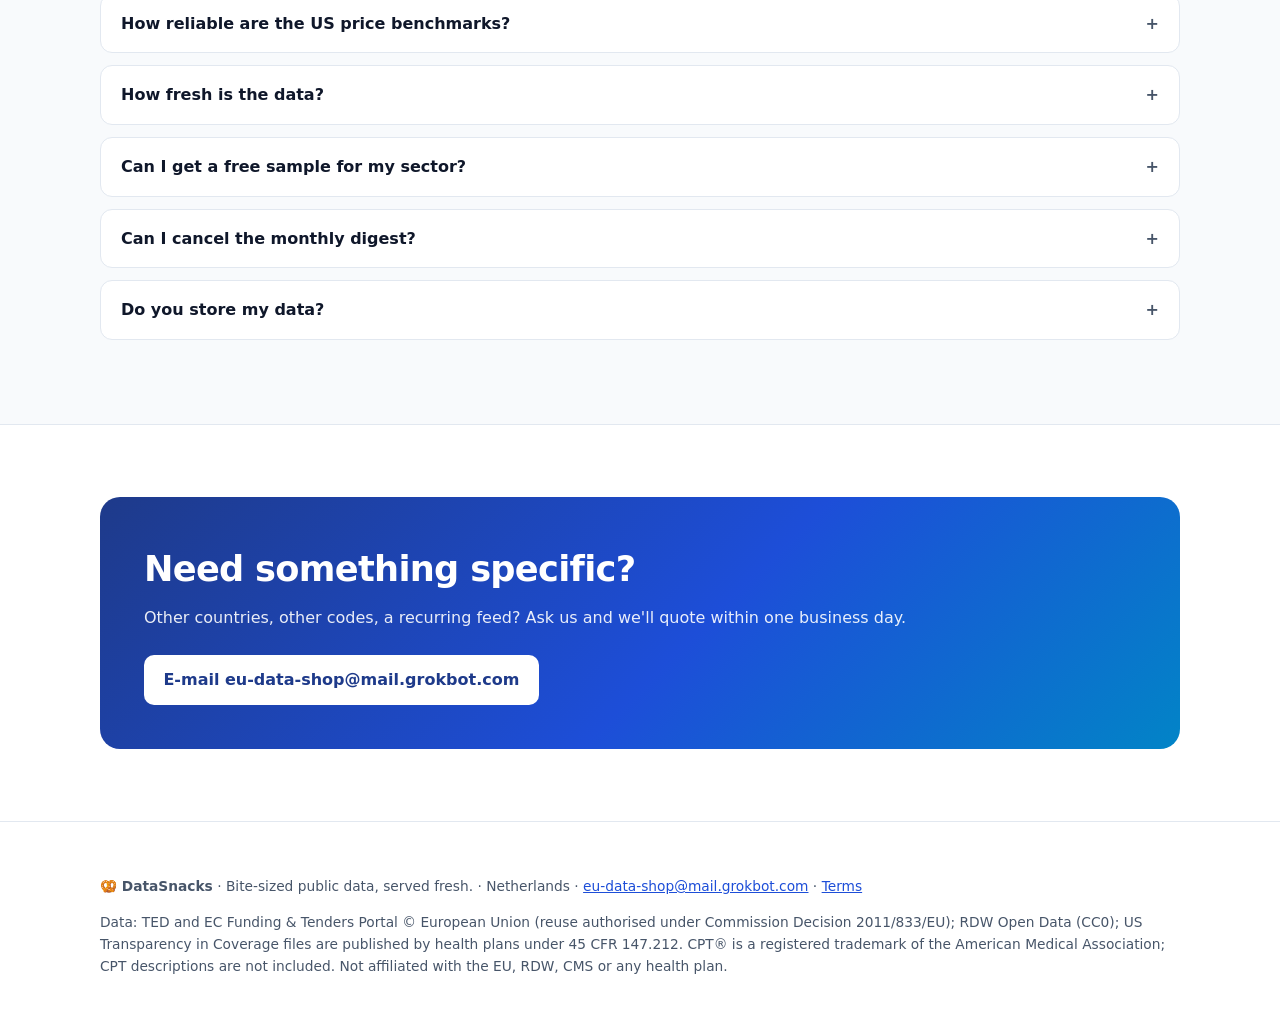
==== commit c88e2b03: "Log in button" ====
--- a/index.html
+++ b/index.html
@@ -19,7 +19,7 @@
 .btn{display:inline-flex;align-items:center;gap:.4rem;padding:.7rem 1.15rem;border-radius:10px;font-weight:600;text-decoration:none;border:1px solid transparent;transition:.15s}
 .btn.primary{background:var(--brand);color:#fff}.btn.primary:hover{background:#1e40af}
 .btn.ghost{border-color:var(--line);color:var(--ink);background:#fff}.btn.ghost:hover{border-color:#cbd5e1}
-.nav .cta{margin-left:1.4rem;padding:.45rem .9rem}
+.nav .cta{margin-left:.6rem;padding:.45rem .9rem}
 .hero{background:radial-gradient(1200px 400px at 80% -10%,#dbeafe 0,transparent 60%),radial-gradient(800px 300px at 0 0,#e0f2fe 0,transparent 60%);padding:84px 0 64px}
 .hero h1{font-size:clamp(2rem,4.5vw,3.3rem);line-height:1.1;letter-spacing:-.03em;margin:.2rem 0 1rem;max-width:820px}
 .hero p.lead{font-size:1.15rem;color:var(--muted);max-width:700px;margin:0 0 1.8rem}
@@ -58,7 +58,7 @@
 <body>
 <header class="nav"><div class="wrap">
 <a class="logo" href="#" aria-label="DataSnacks home"><span aria-hidden="true">🥨</span>DataSnacks<small style="font-weight:500;color:var(--muted,#6b7280);font-size:.78rem;margin-left:.25rem" class="tag">Bite-sized public data, served fresh.</small></a>
-<nav><a href="prices/">Free price checker</a><a href="#packages">Packages</a><a href="#how">How it works</a><a href="#samples">Sample output</a><a href="#faq">FAQ</a><a href="account/">My account</a><a class="btn primary cta mail" data-pkg="General question / free sample" href="mailto:eu-data-shop@mail.grokbot.com">Contact</a></nav>
+<nav><a href="prices/">Free price checker</a><a href="#packages">Packages</a><a href="#how">How it works</a><a href="#samples">Sample output</a><a href="#faq">FAQ</a><a class="btn ghost cta" href="account/login.html">Log in</a><a class="btn primary cta mail" data-pkg="General question / free sample" href="mailto:eu-data-shop@mail.grokbot.com">Contact</a></nav>
 </div></header>
 
 <main>
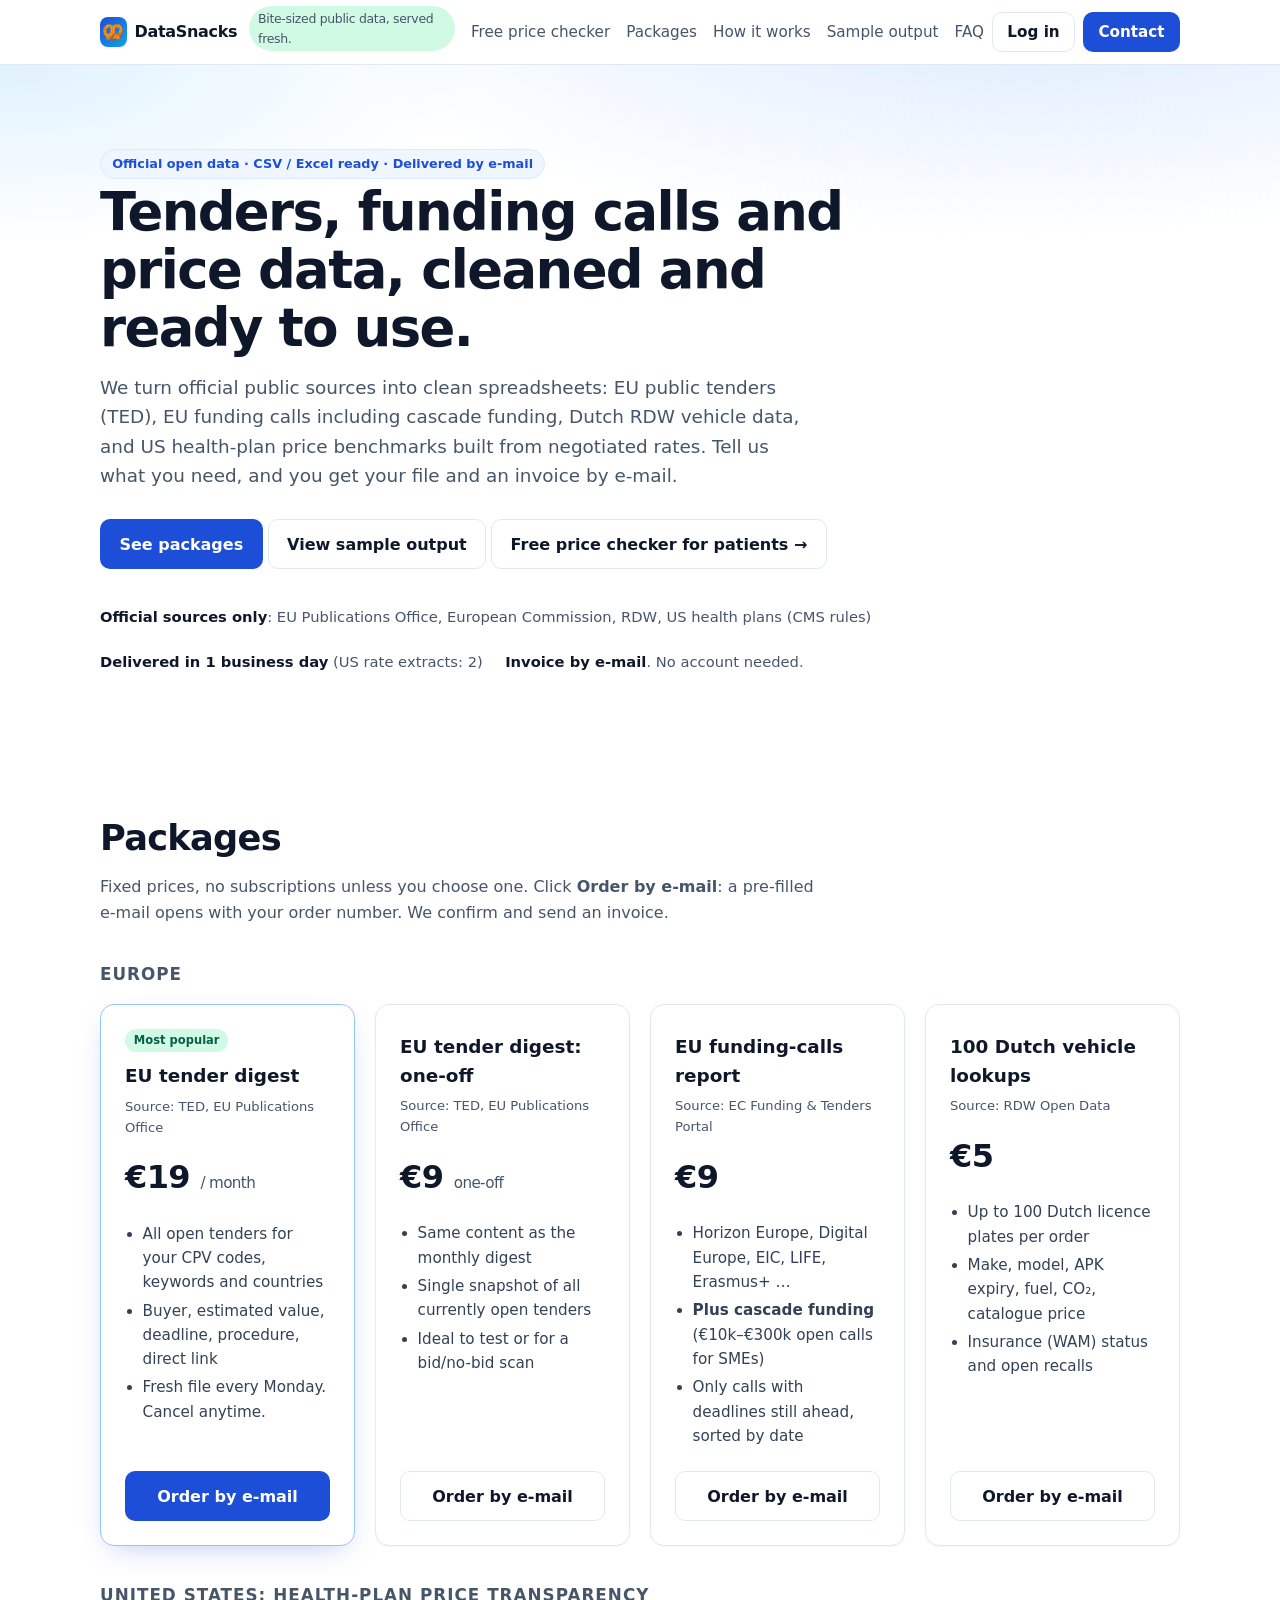
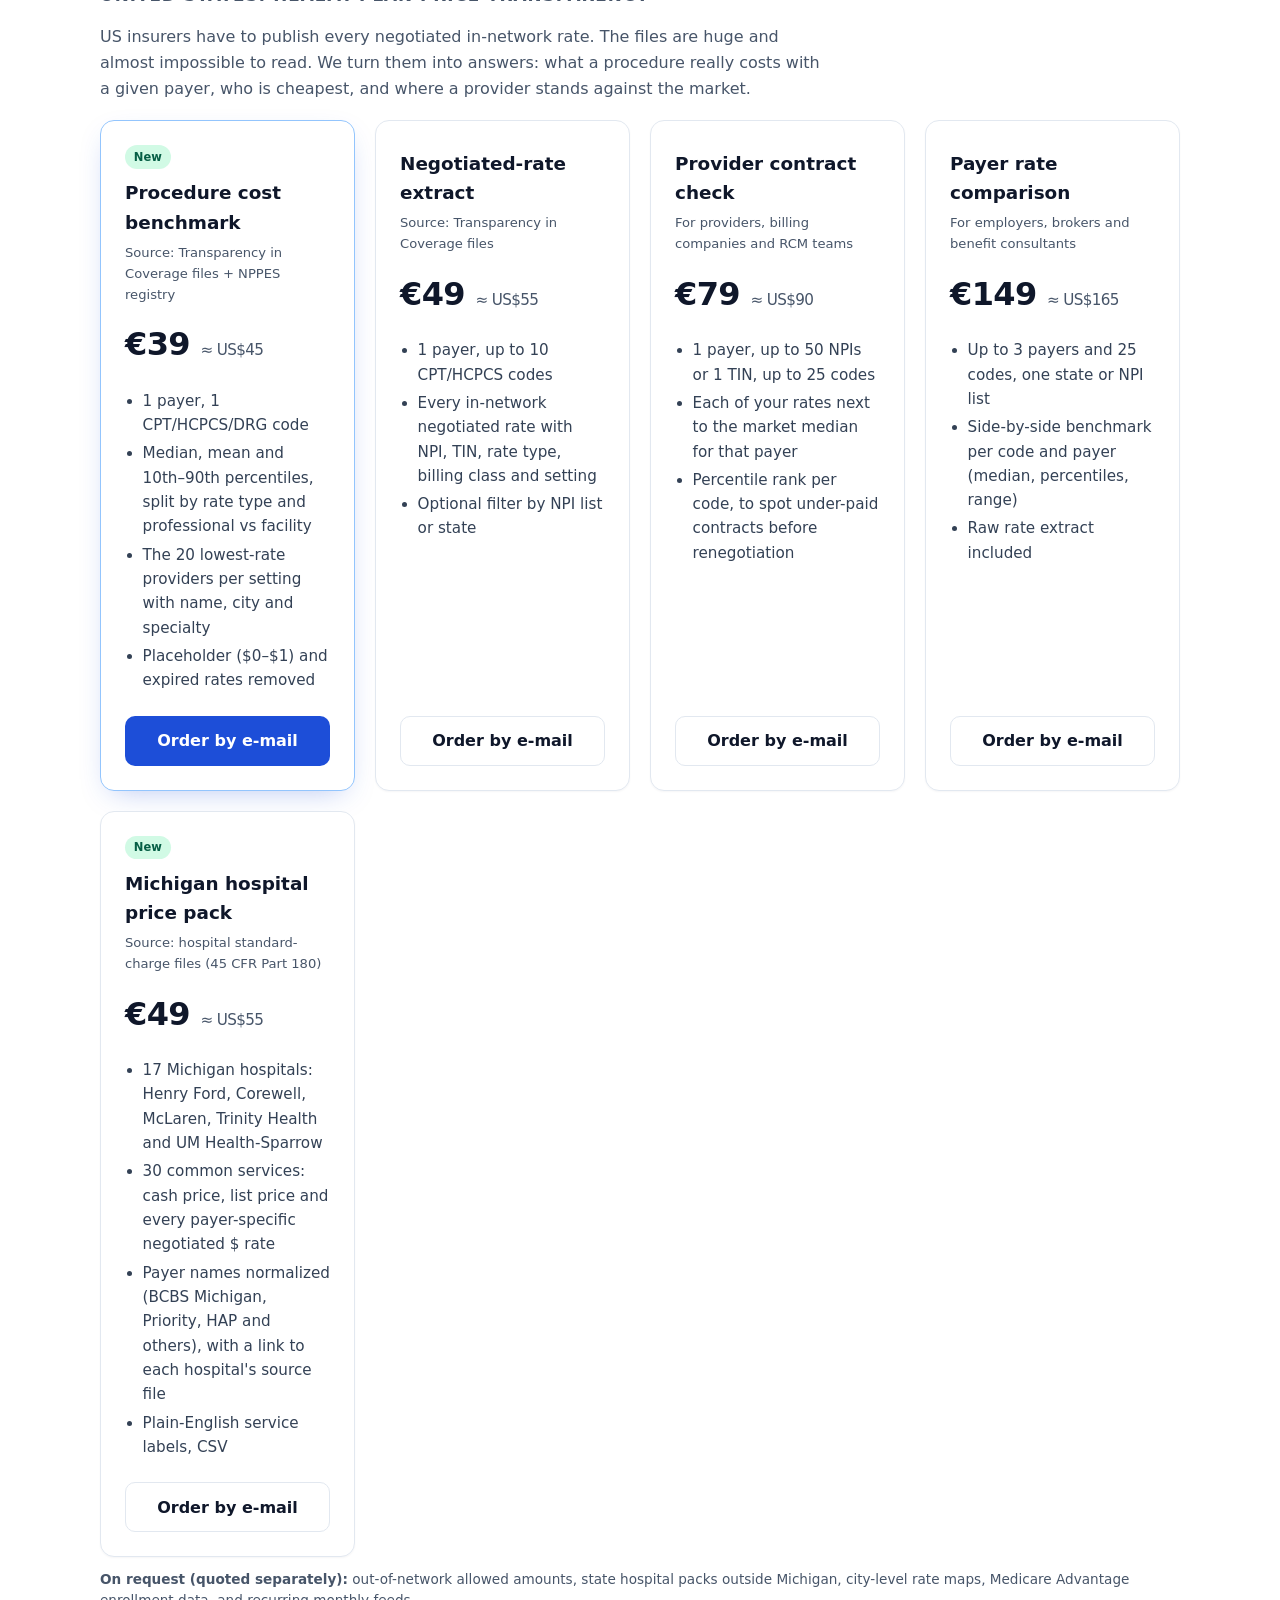
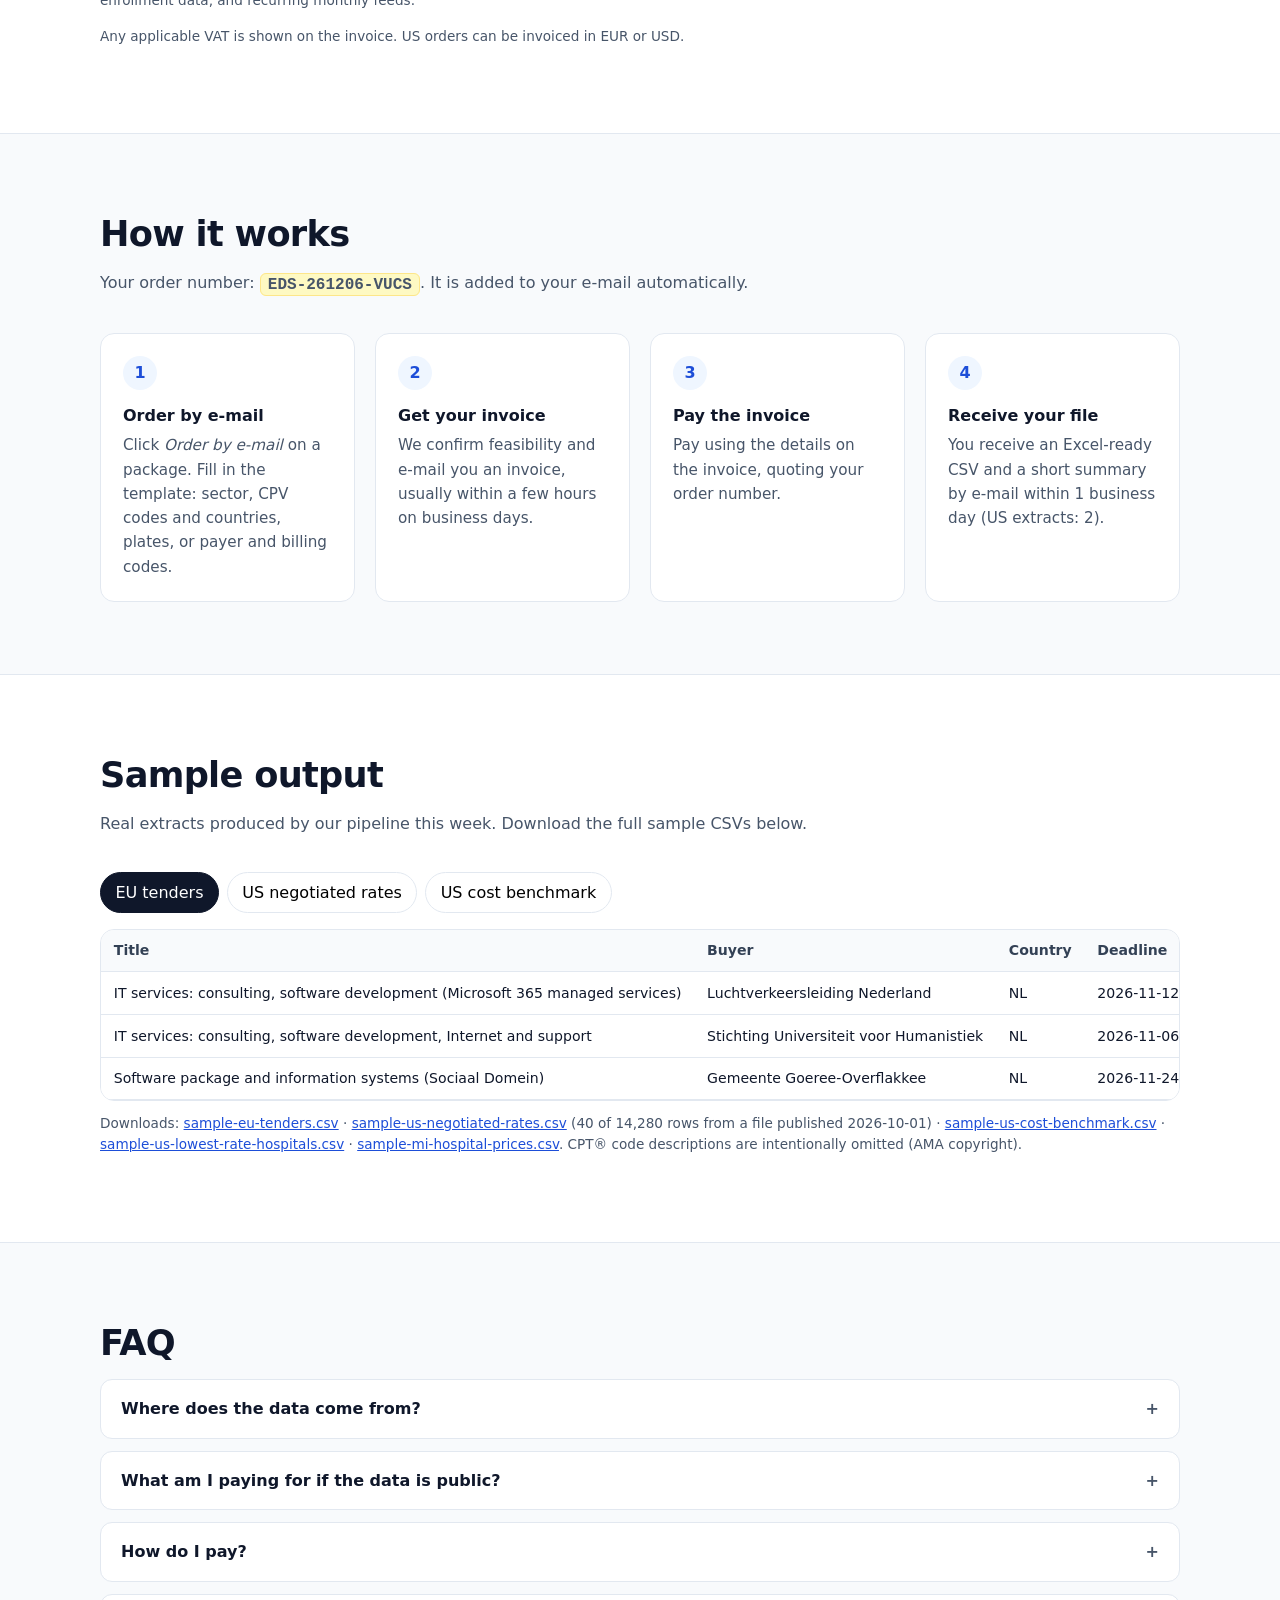
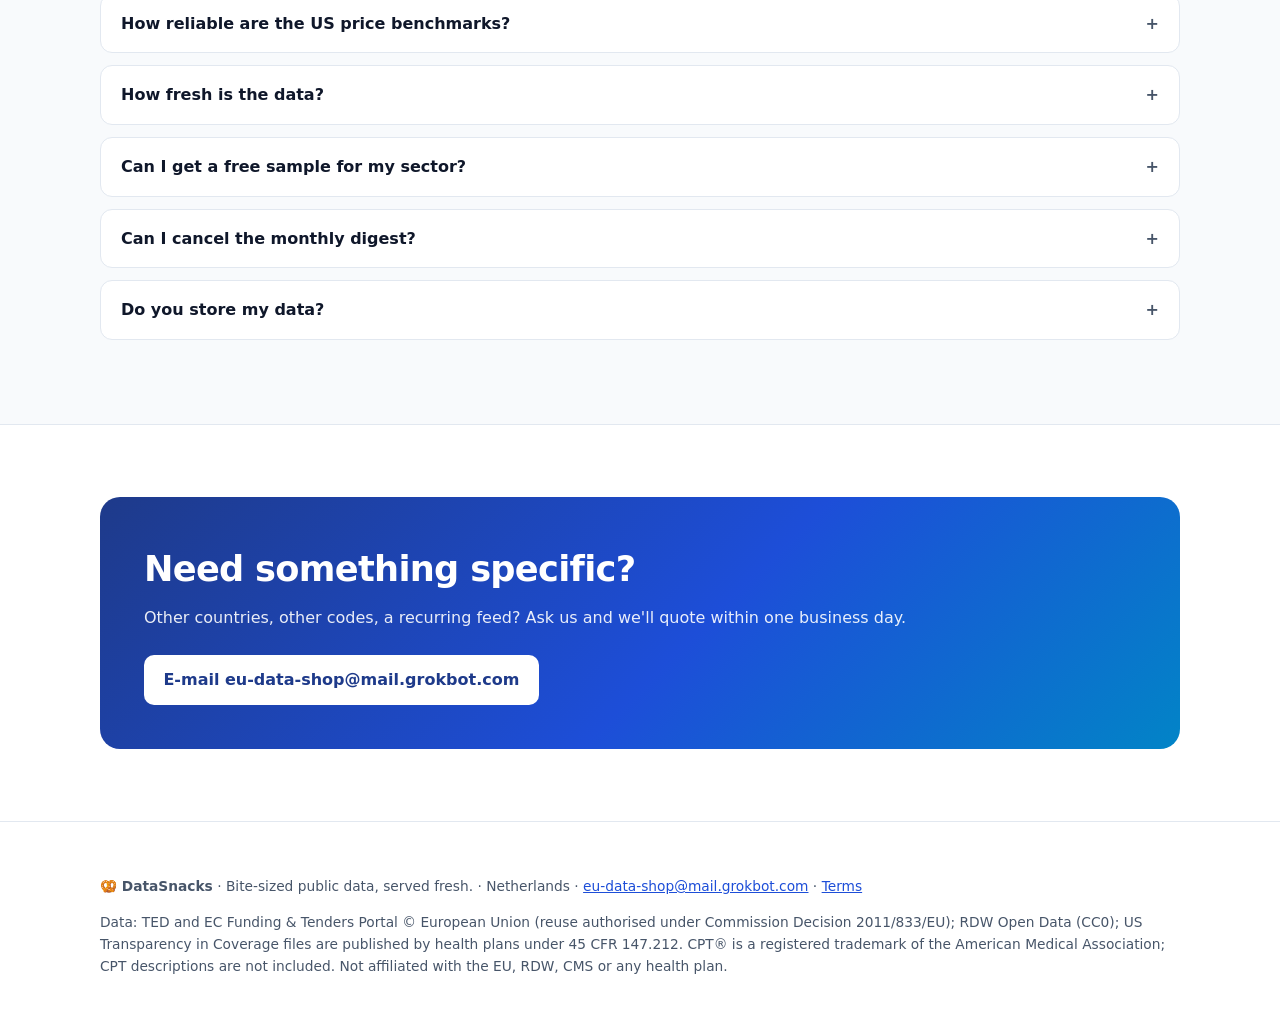
==== commit 547854d1: "Nav one line" ====
--- a/index.html
+++ b/index.html
@@ -19,7 +19,7 @@
 .btn{display:inline-flex;align-items:center;gap:.4rem;padding:.7rem 1.15rem;border-radius:10px;font-weight:600;text-decoration:none;border:1px solid transparent;transition:.15s}
 .btn.primary{background:var(--brand);color:#fff}.btn.primary:hover{background:#1e40af}
 .btn.ghost{border-color:var(--line);color:var(--ink);background:#fff}.btn.ghost:hover{border-color:#cbd5e1}
-.nav .cta{margin-left:.6rem;padding:.45rem .9rem}
+.nav nav{display:flex;align-items:center;flex-wrap:nowrap;white-space:nowrap}.nav nav a{margin-left:1rem}.nav .cta{margin-left:.5rem;padding:.45rem .9rem}
 .hero{background:radial-gradient(1200px 400px at 80% -10%,#dbeafe 0,transparent 60%),radial-gradient(800px 300px at 0 0,#e0f2fe 0,transparent 60%);padding:84px 0 64px}
 .hero h1{font-size:clamp(2rem,4.5vw,3.3rem);line-height:1.1;letter-spacing:-.03em;margin:.2rem 0 1rem;max-width:820px}
 .hero p.lead{font-size:1.15rem;color:var(--muted);max-width:700px;margin:0 0 1.8rem}
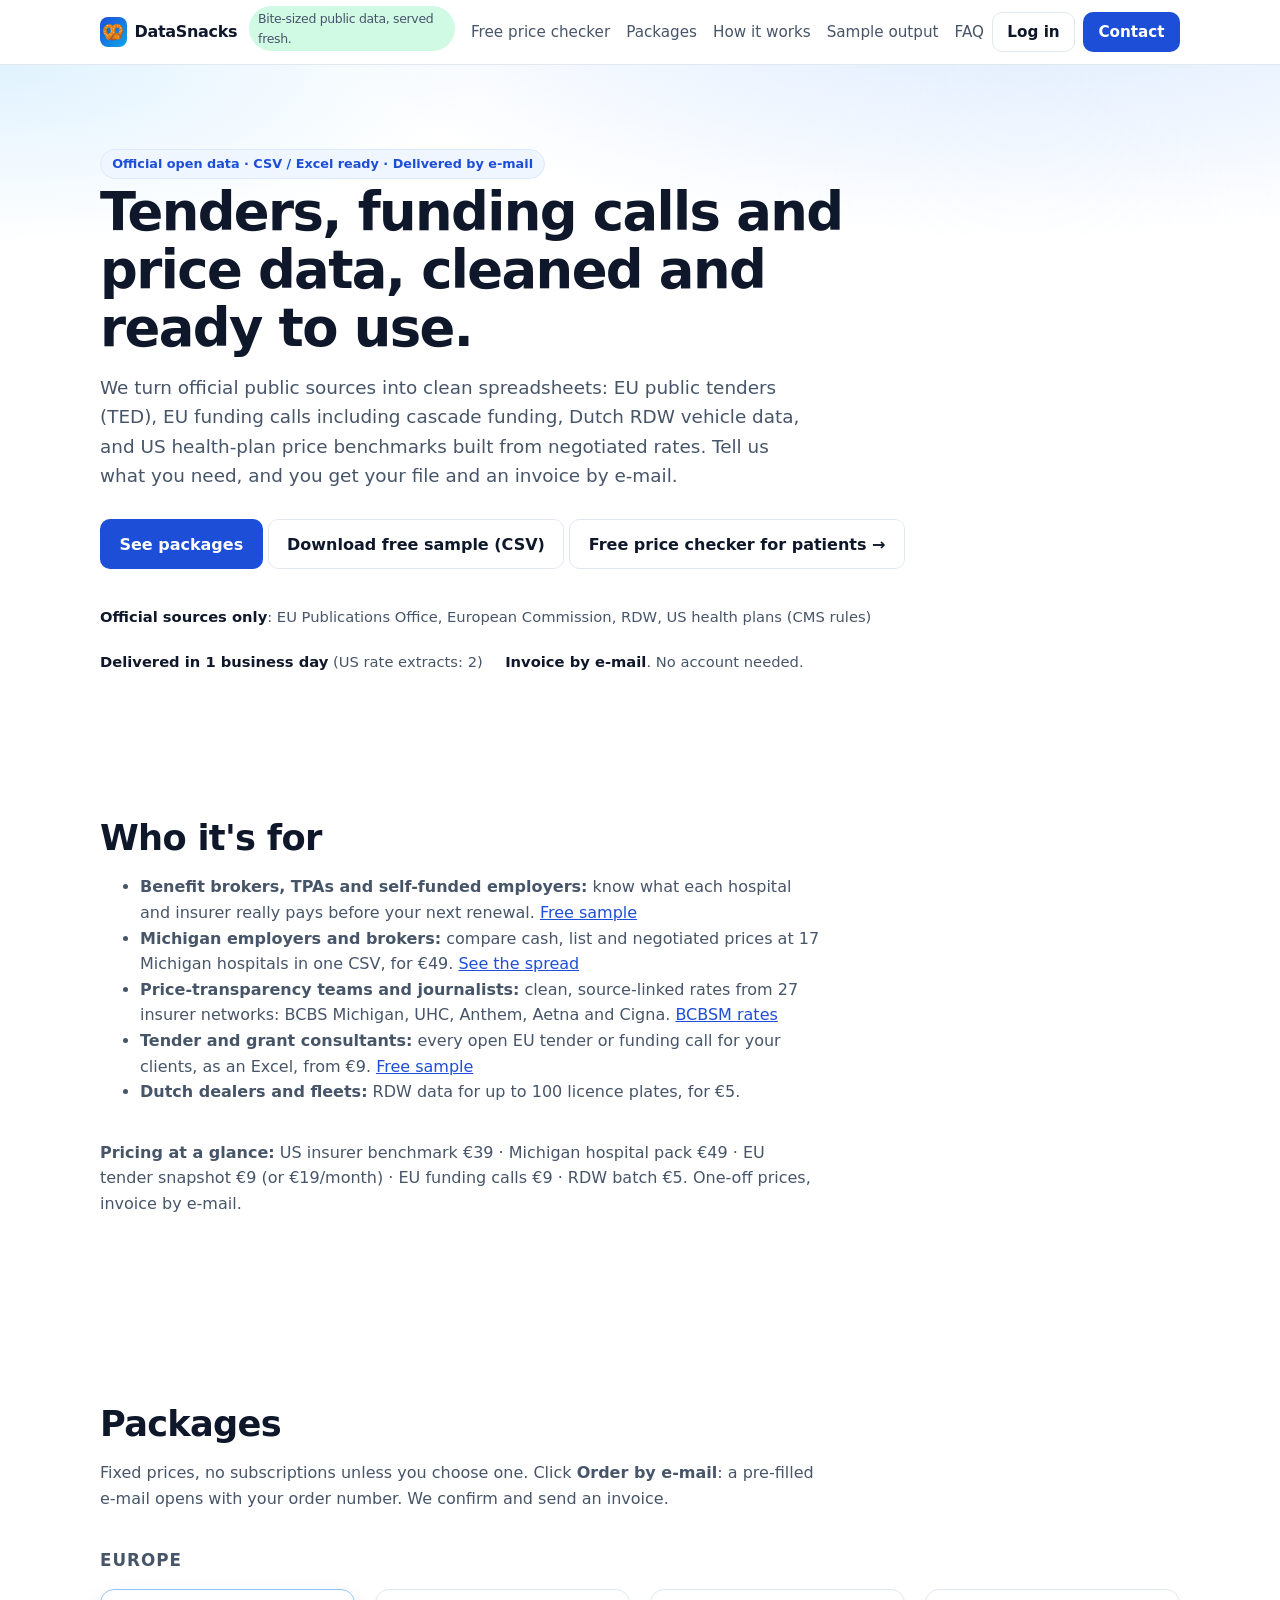
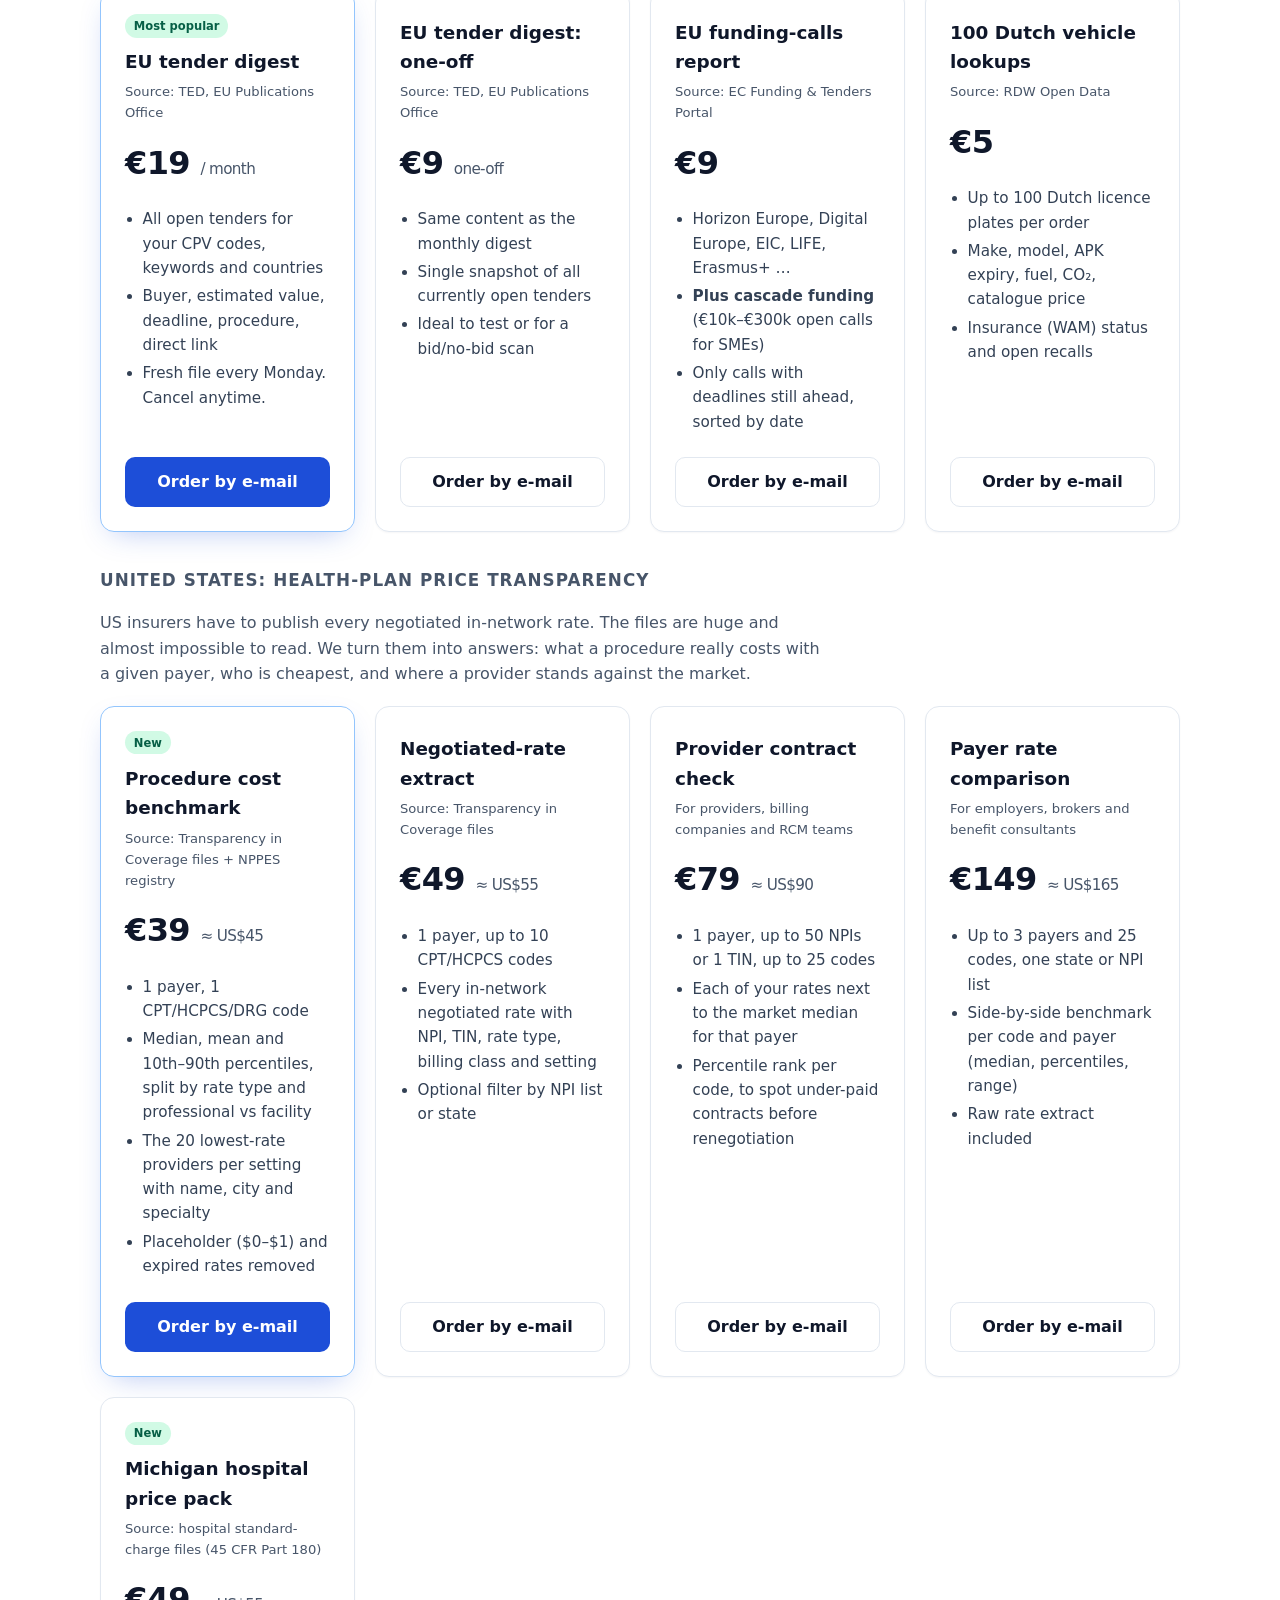
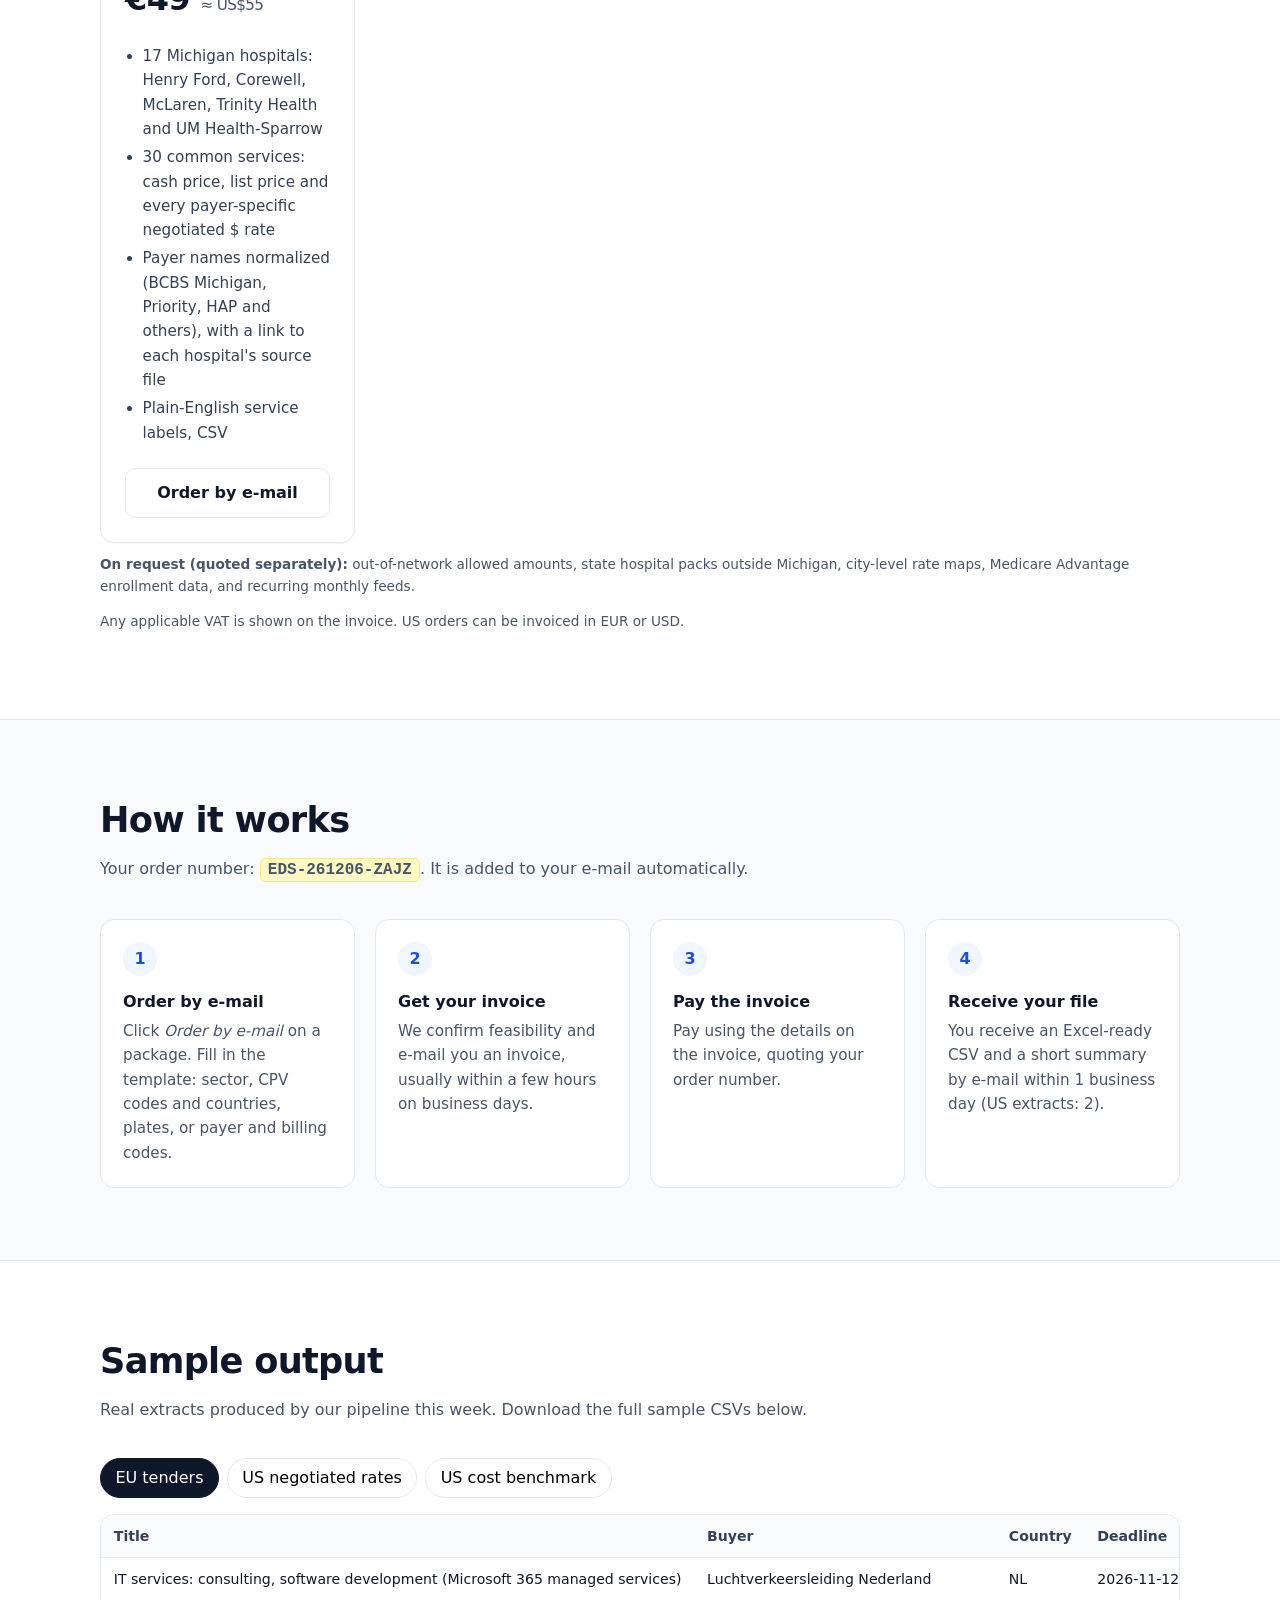
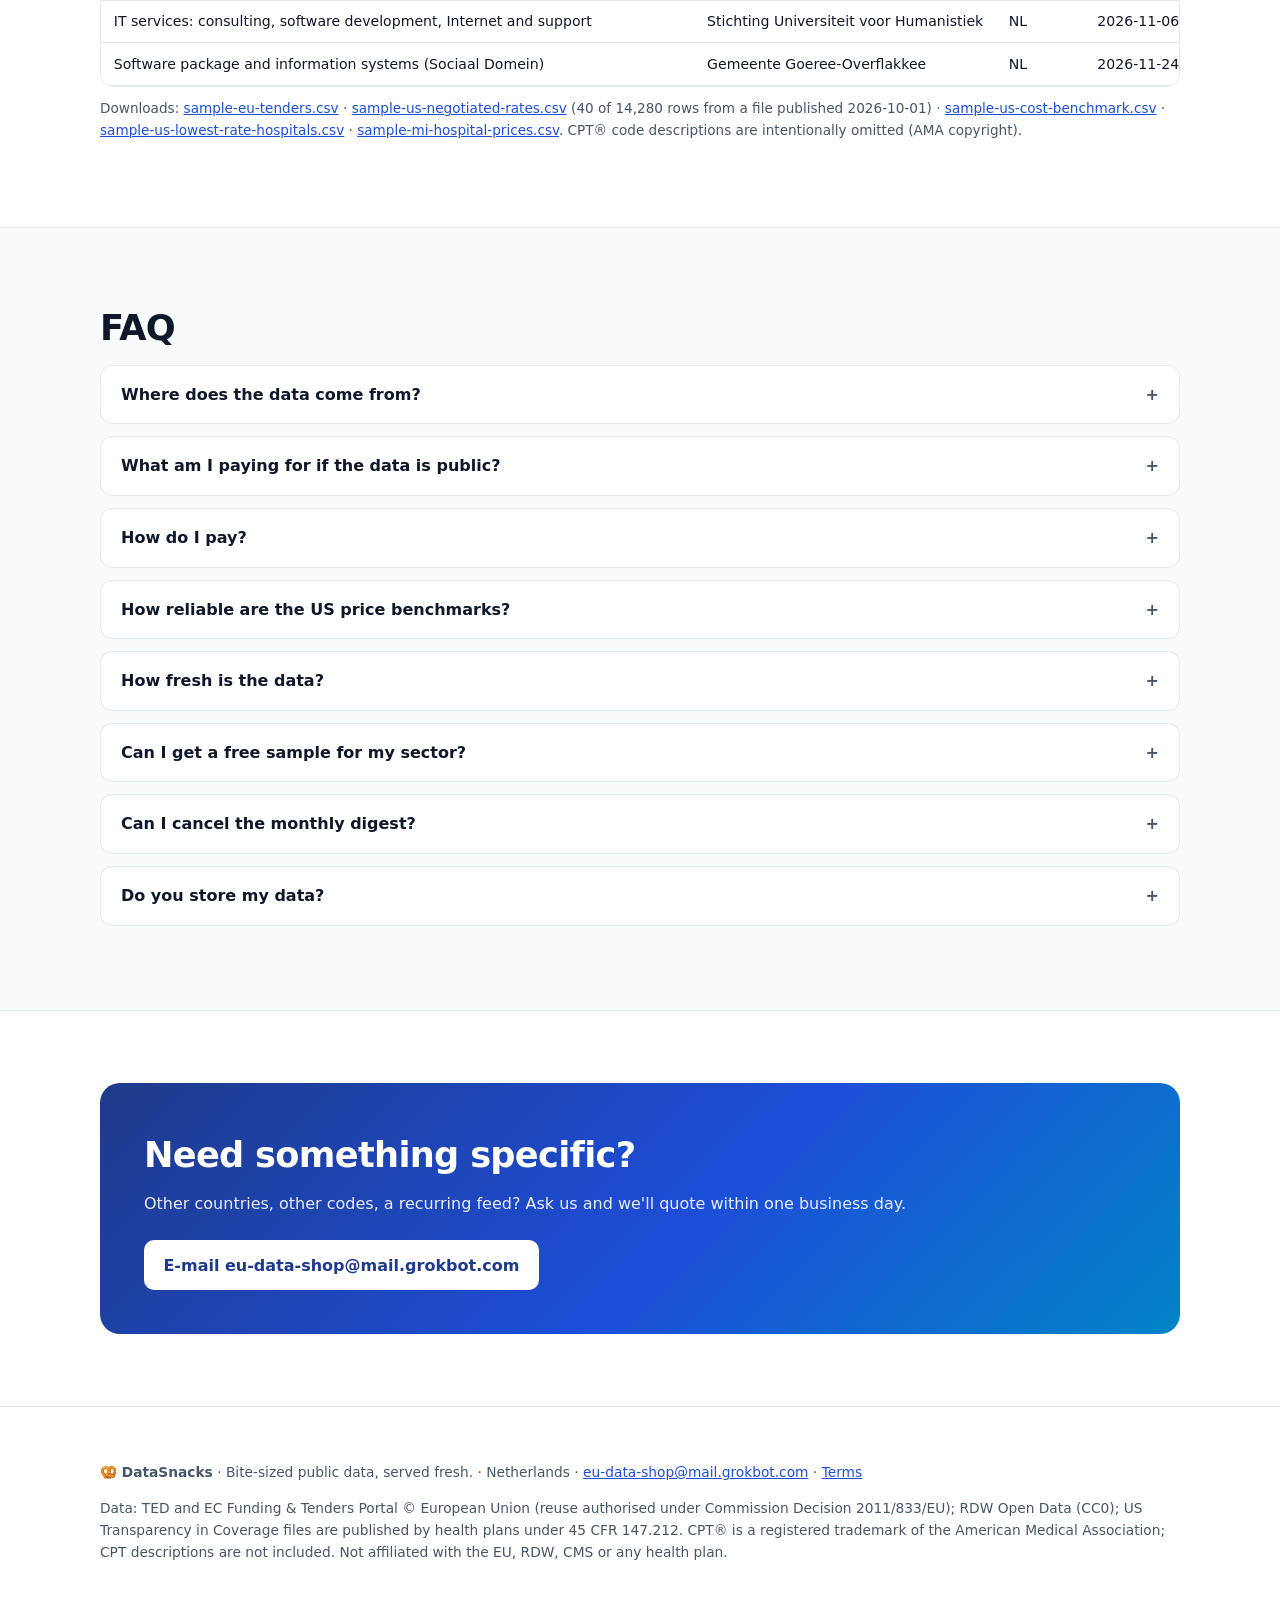
==== commit 61d5a34e: "Add BCBS Michigan and hospital comparison pages" ====
--- a/index.html
+++ b/index.html
@@ -66,10 +66,20 @@
 <span class="pill">Official open data · CSV / Excel ready · Delivered by e-mail</span>
 <h1>Tenders, funding calls and price data, cleaned and ready to use.</h1>
 <p class="lead">We turn official public sources into clean spreadsheets: EU public tenders (TED), EU funding calls including cascade funding, Dutch RDW vehicle data, and US health-plan price benchmarks built from negotiated rates. Tell us what you need, and you get your file and an invoice by e-mail.</p>
-<a class="btn primary" href="#packages">See packages</a> <a class="btn ghost" href="#samples">View sample output</a> <a class="btn ghost" href="prices/">Free price checker for patients →</a>
+<a class="btn primary" href="#packages">See packages</a> <a class="btn ghost" href="samples/sample-mi-hospital-prices.csv" download>Download free sample (CSV)</a> <a class="btn ghost" href="prices/">Free price checker for patients →</a>
 <div class="trust"><div><b>Official sources only</b>: EU Publications Office, European Commission, RDW, US health plans (CMS rules)</div><div><b>Delivered in 1 business day</b> (US rate extracts: 2)</div><div><b>Invoice by e-mail</b>. No account needed.</div></div>
 </div></section>
 
+<section id="who"><div class="wrap"><h2>Who it's for</h2>
+<ul class="sub">
+<li><b>Benefit brokers, TPAs and self-funded employers:</b> know what each hospital and insurer really pays before your next renewal. <a href="samples/sample-us-cost-benchmark.csv" download>Free sample</a></li>
+<li><b>Michigan employers and brokers:</b> compare cash, list and negotiated prices at 17 Michigan hospitals in one CSV, for €49. <a href="michigan-hospital-prices-compared.html">See the spread</a></li>
+<li><b>Price-transparency teams and journalists:</b> clean, source-linked rates from 27 insurer networks: BCBS Michigan, UHC, Anthem, Aetna and Cigna. <a href="bcbs-michigan-negotiated-rates.html">BCBSM rates</a></li>
+<li><b>Tender and grant consultants:</b> every open EU tender or funding call for your clients, as an Excel, from €9. <a href="samples/sample-eu-tenders.csv" download>Free sample</a></li>
+<li><b>Dutch dealers and fleets:</b> RDW data for up to 100 licence plates, for €5.</li>
+</ul>
+<p class="sub"><b>Pricing at a glance:</b> US insurer benchmark €39 · Michigan hospital pack €49 · EU tender snapshot €9 (or €19/month) · EU funding calls €9 · RDW batch €5. One-off prices, invoice by e-mail.</p>
+</div></section>
 <section id="packages"><div class="wrap">
 <h2>Packages</h2>
 <p class="sub">Fixed prices, no subscriptions unless you choose one. Click <b>Order by e-mail</b>: a pre-filled e-mail opens with your order number. We confirm and send an invoice.</p>
